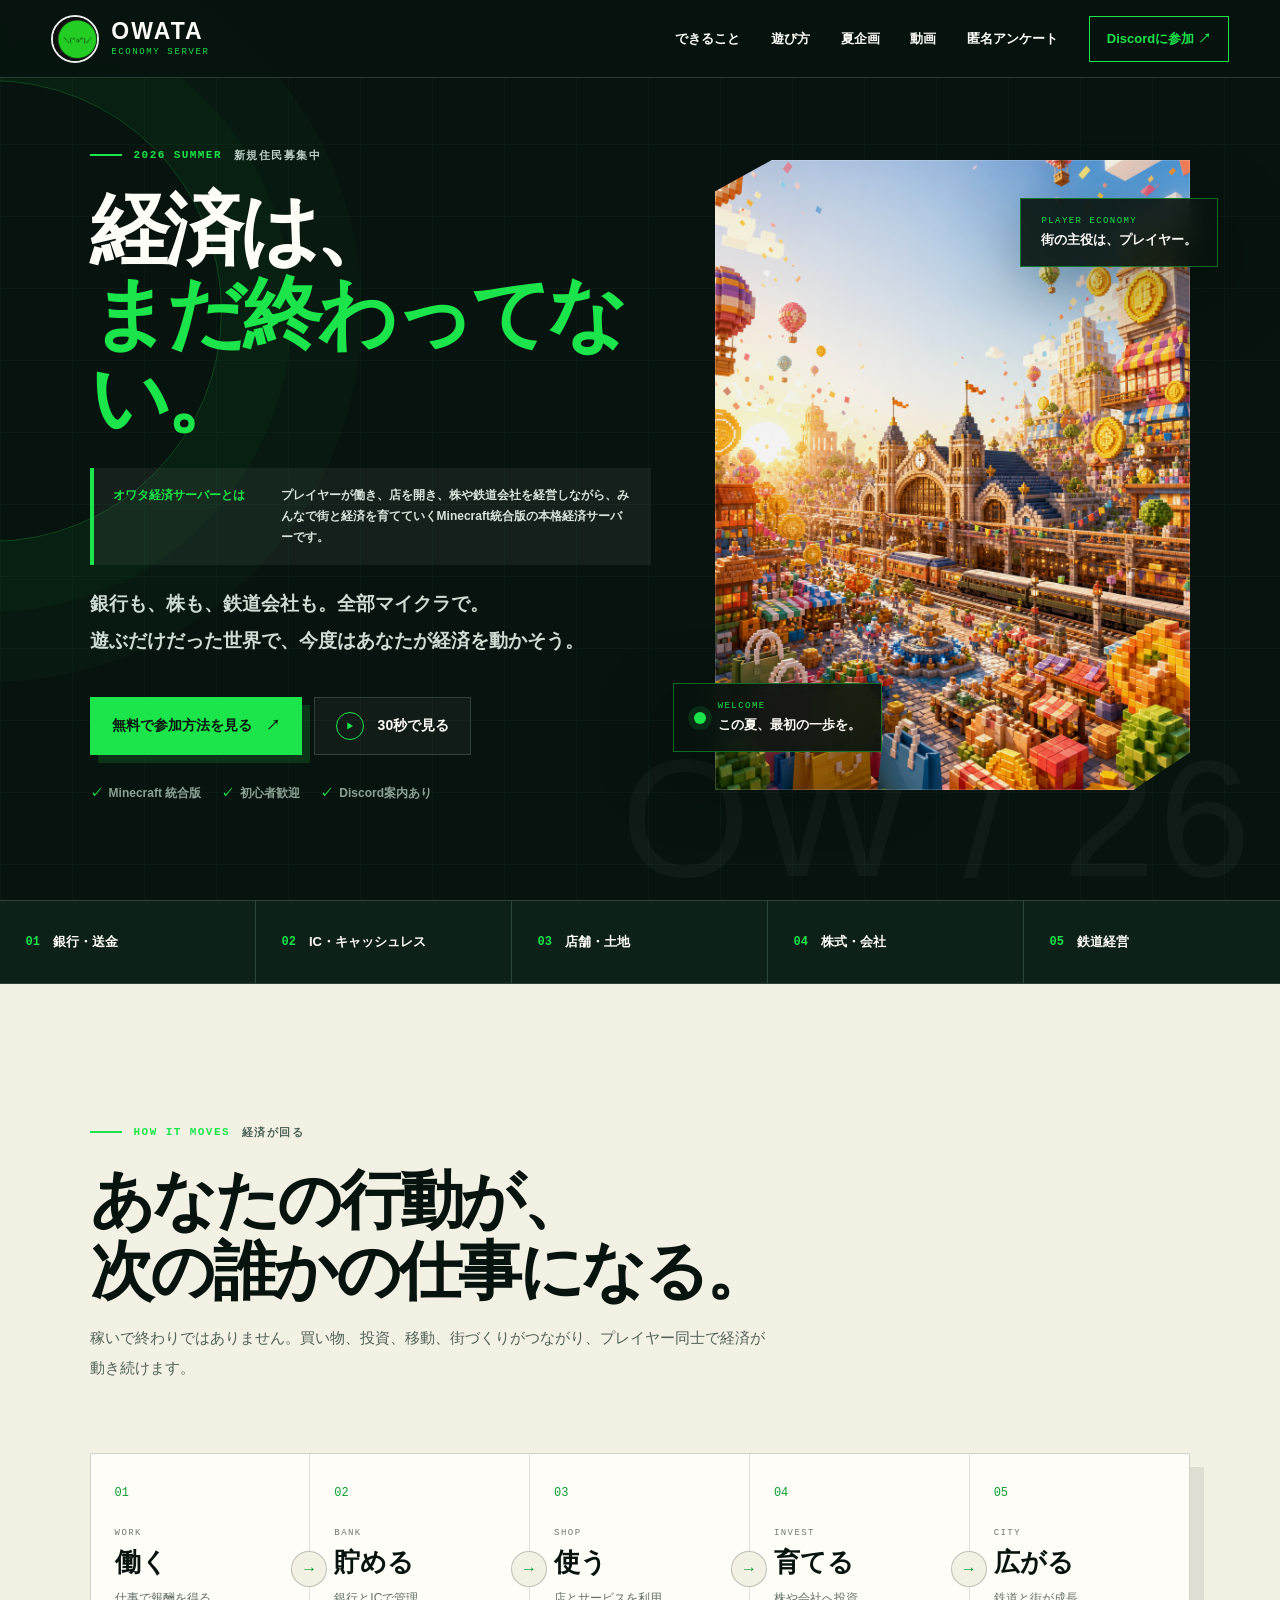
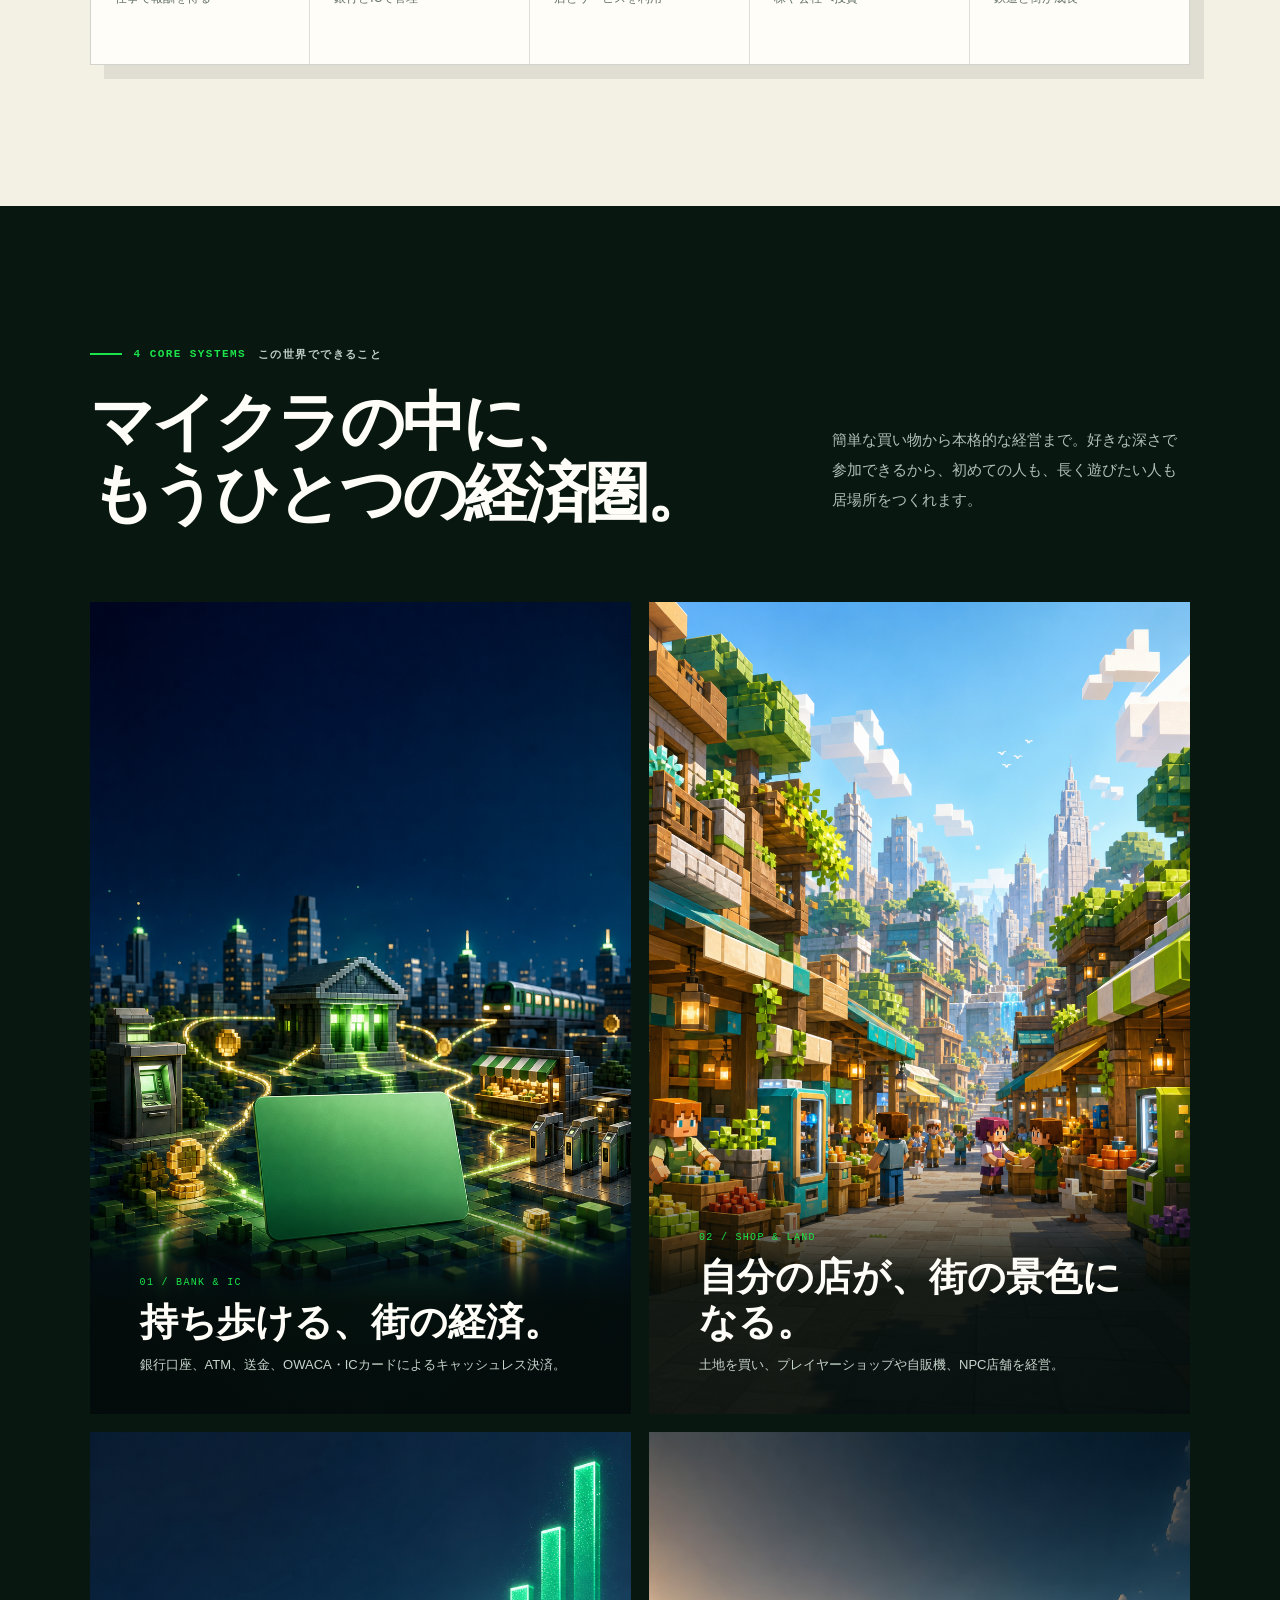
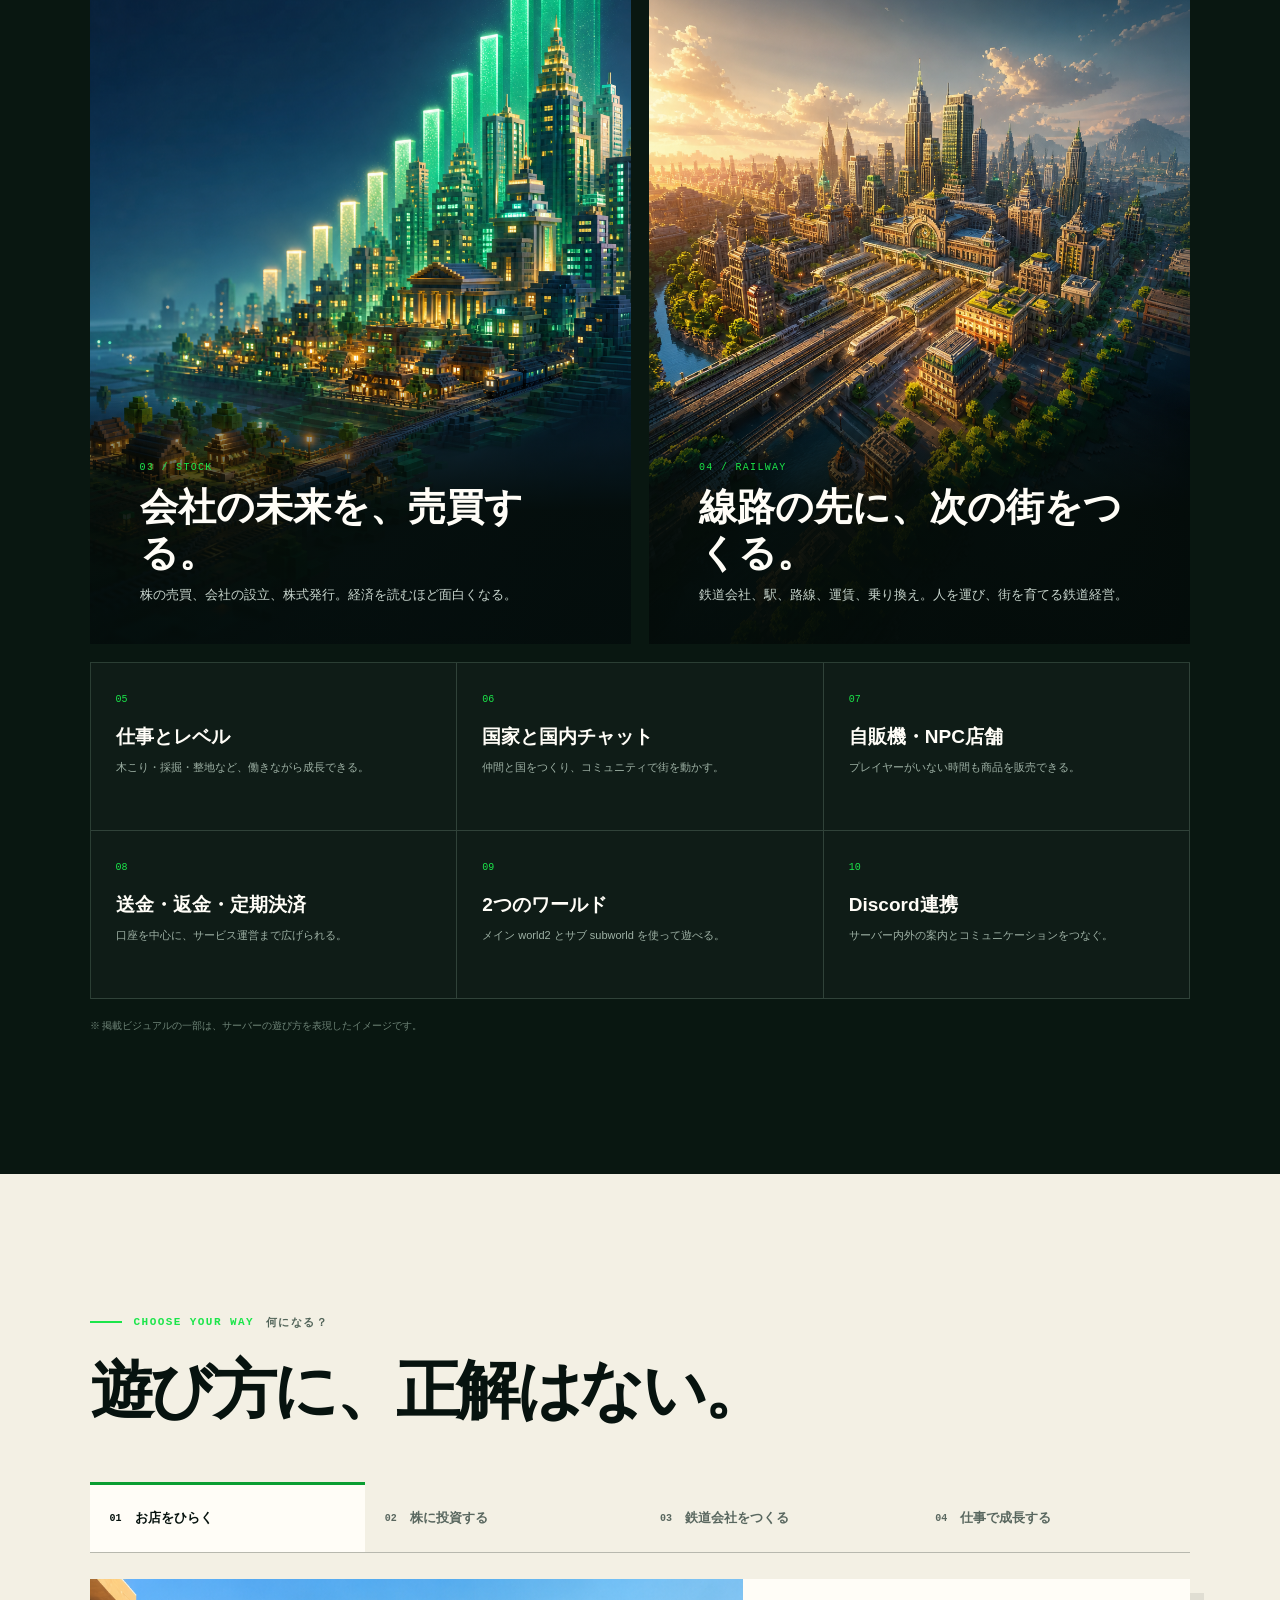
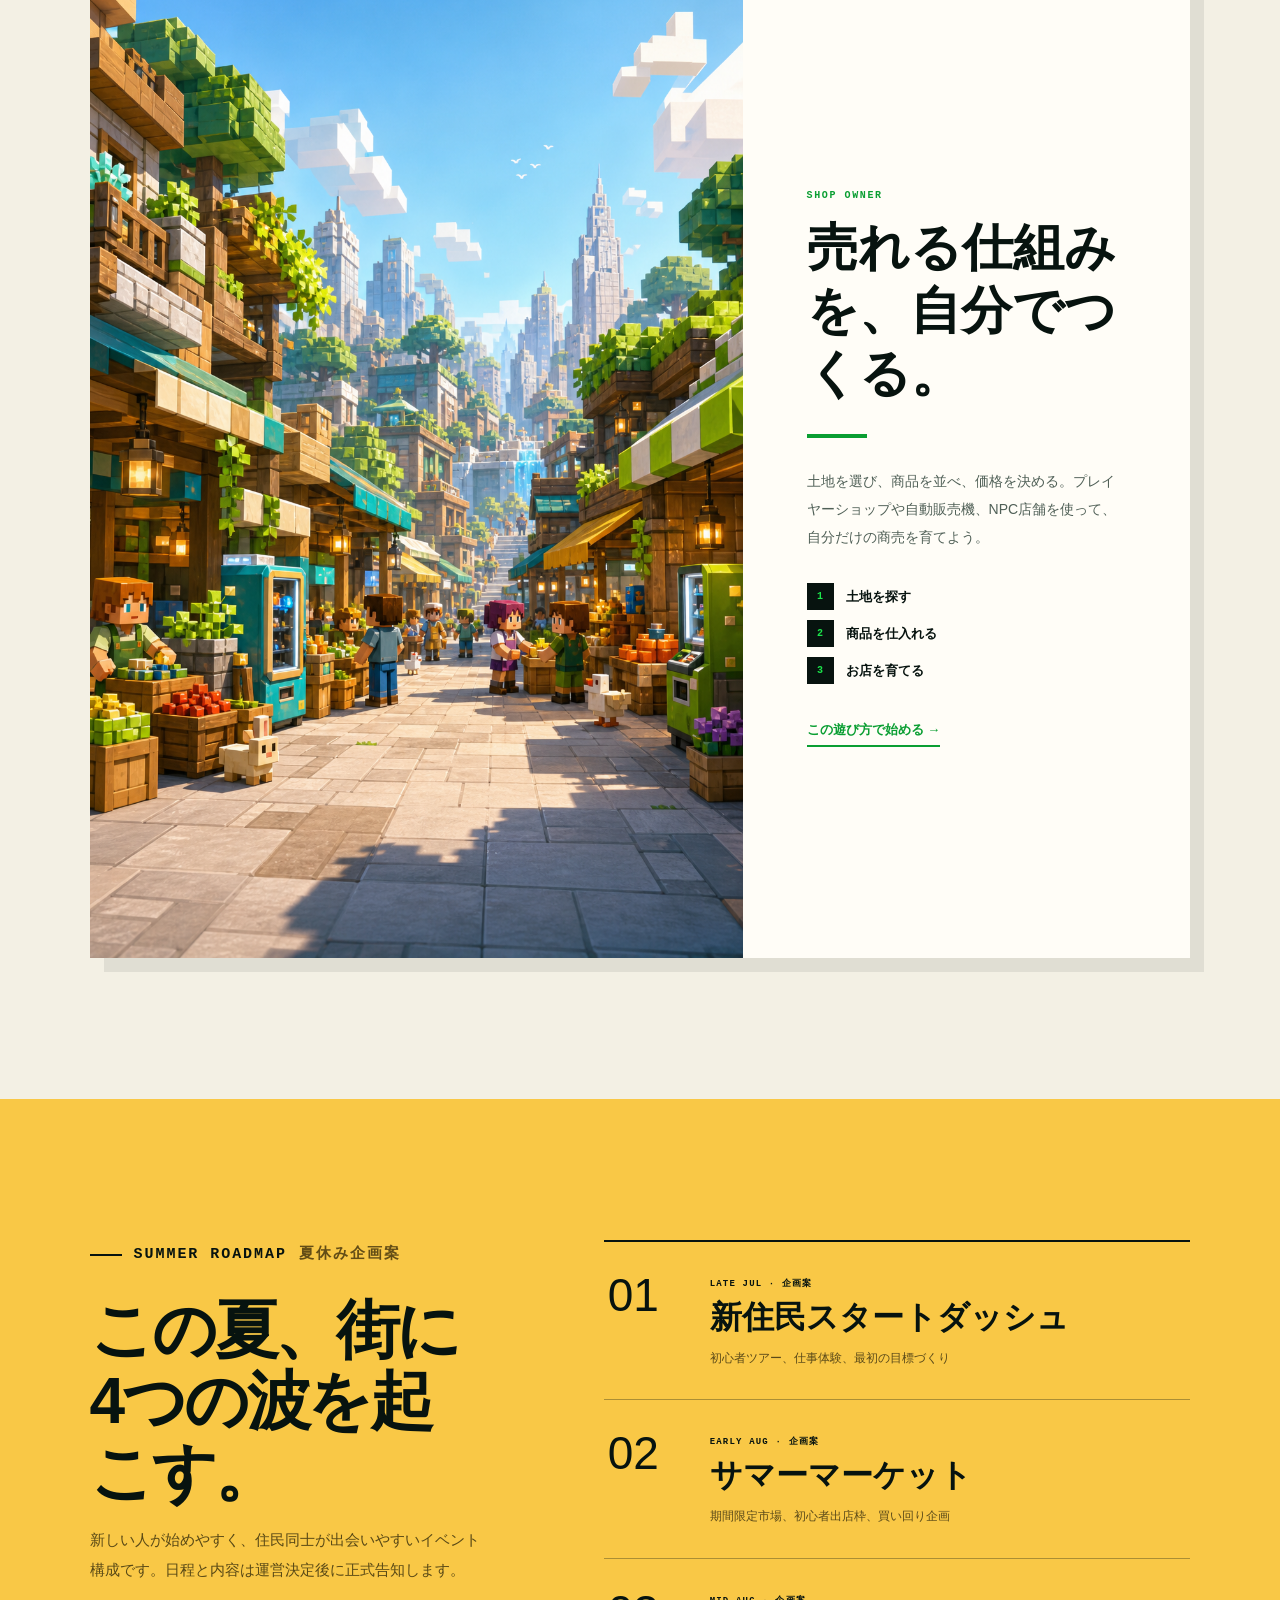
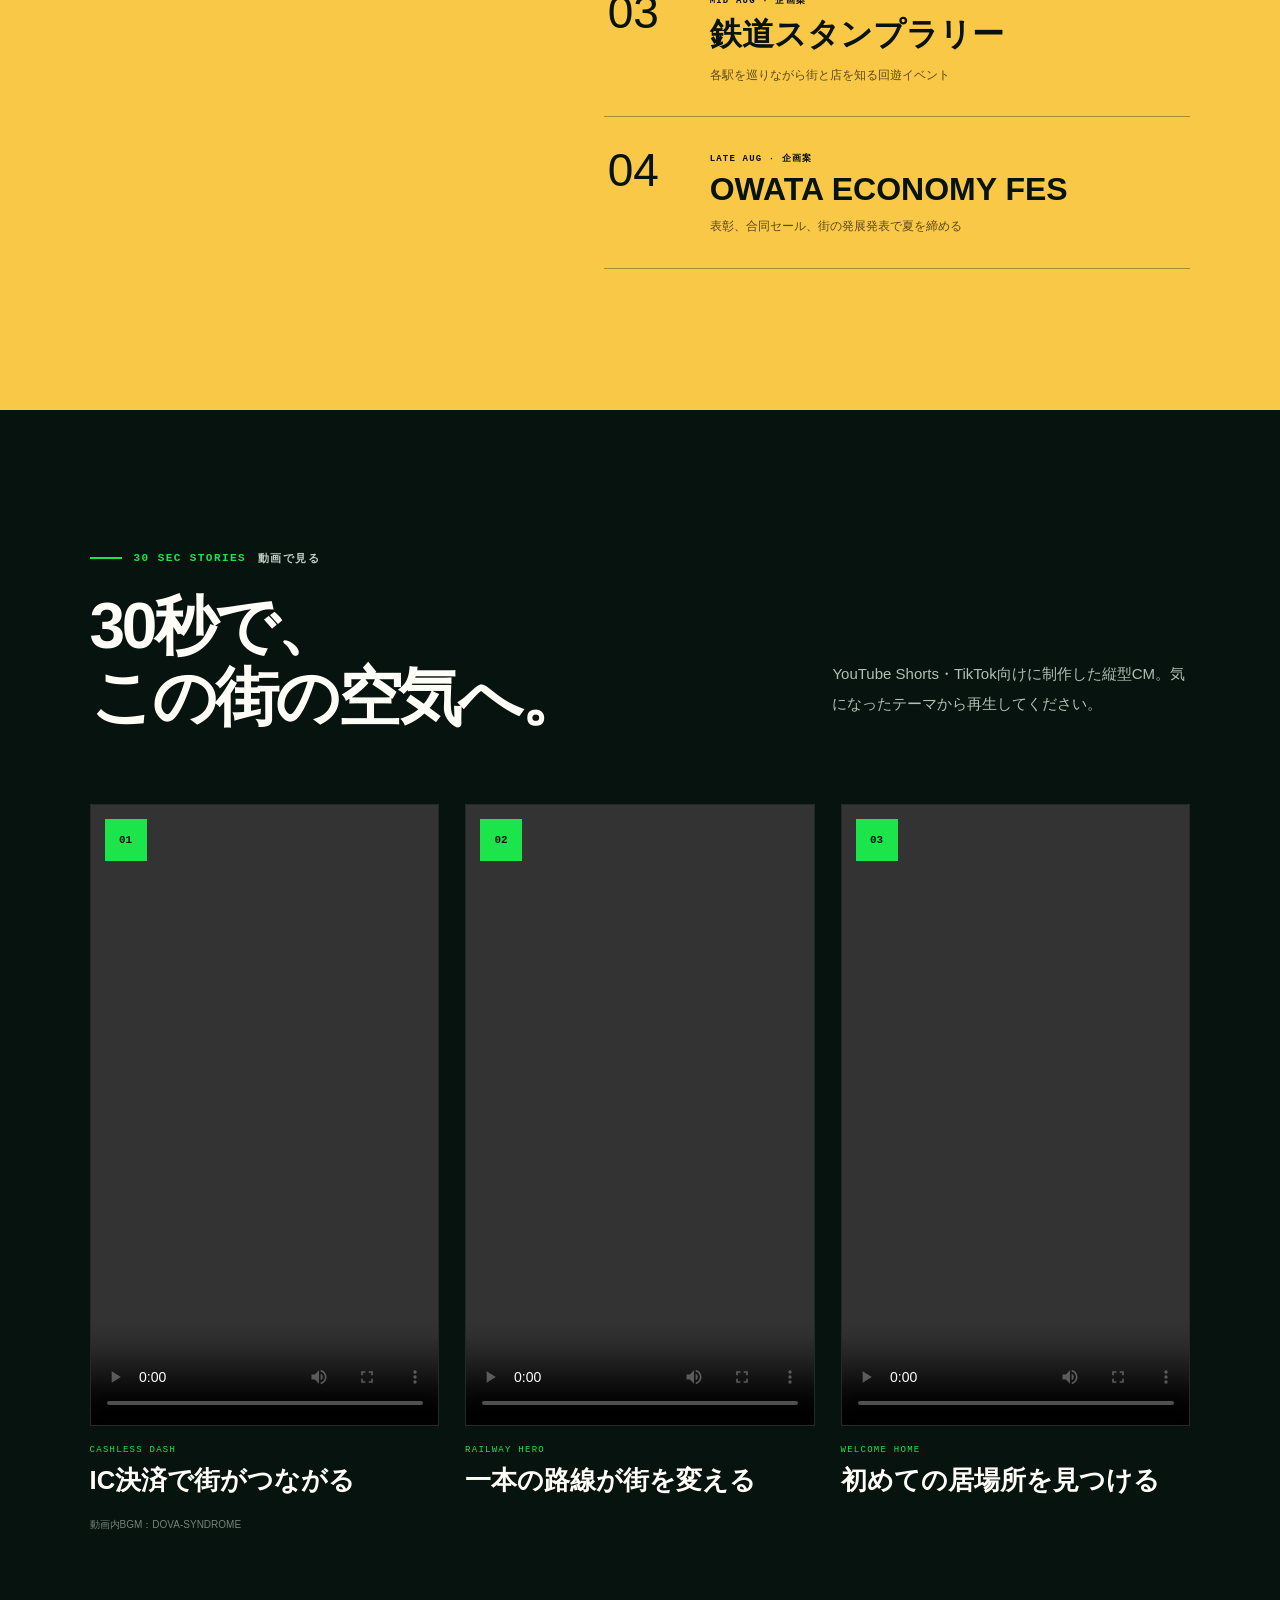
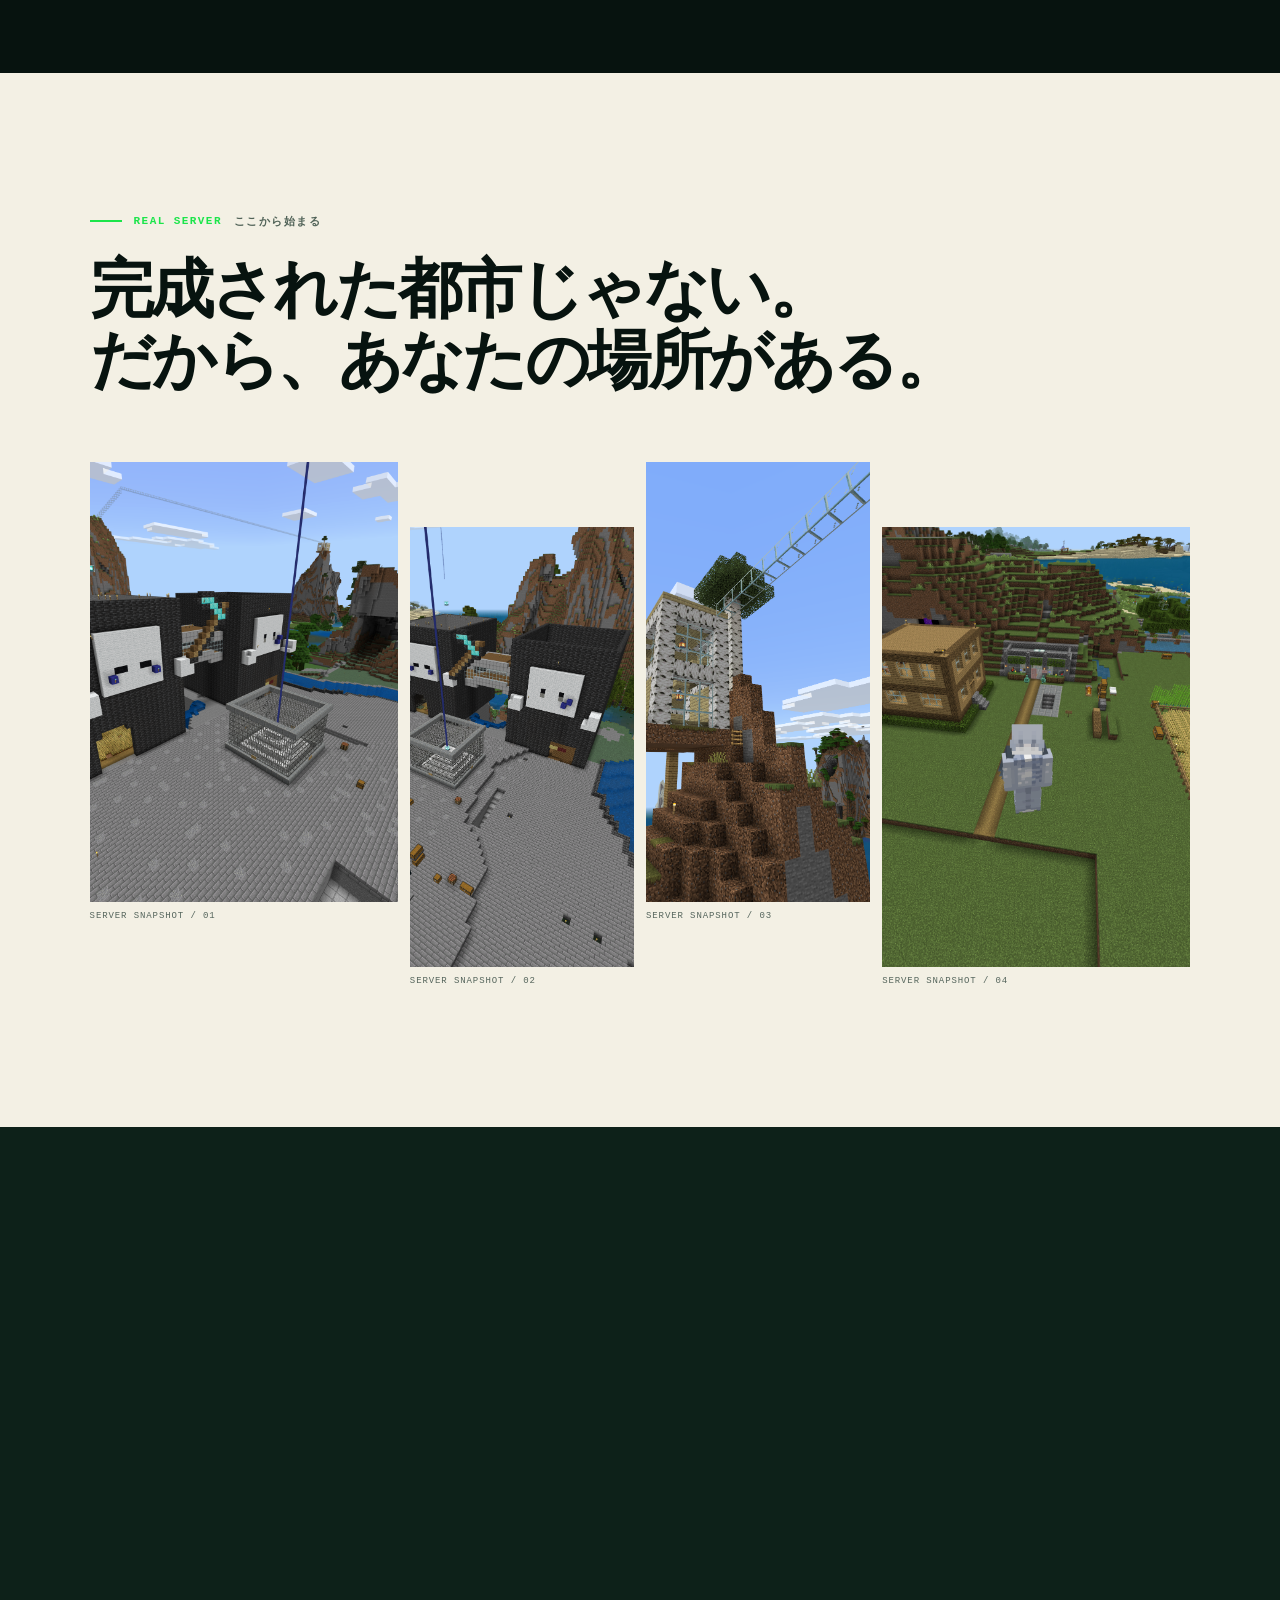
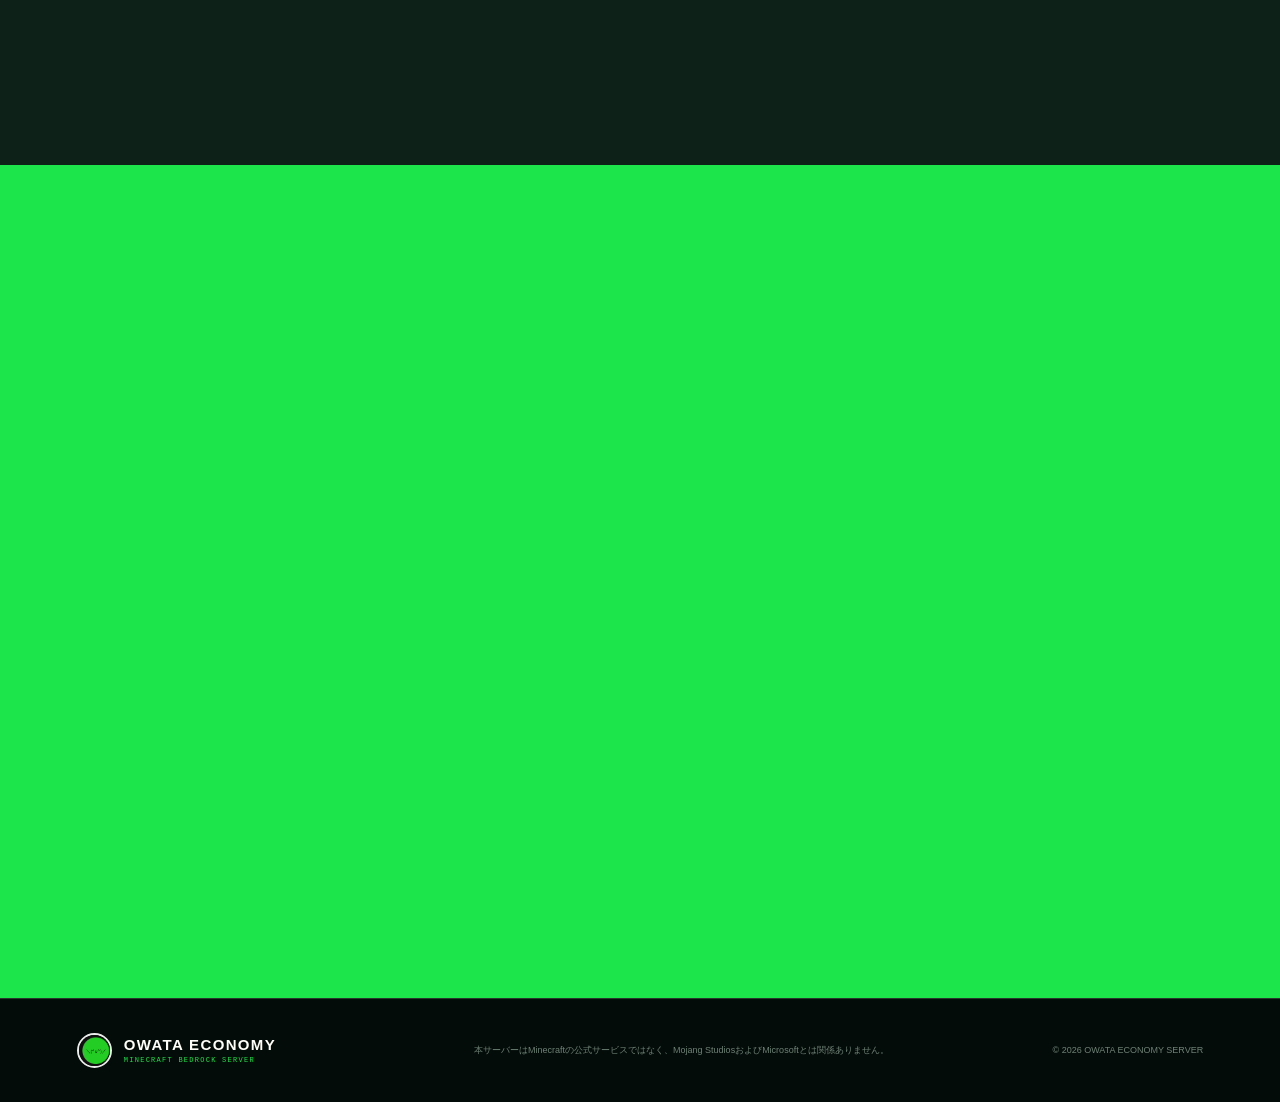
==== index.html @ bbf06dbd "Add anonymous survey page" ====
<!doctype html>
<html lang="ja">
<head>
  <meta charset="utf-8">
  <meta name="viewport" content="width=device-width, initial-scale=1">
  <meta name="description" content="銀行、IC決済、店舗経営、株式、鉄道会社。Minecraft統合版で本格経済と街づくりを楽しめるオワタ経済サーバー。">
  <meta property="og:title" content="オワタ経済サーバー">
  <meta property="og:description" content="店を持て。土地を買え。会社を興せ。">
  <meta property="og:image" content="./public/media/summer-festival.png">
  <title>オワタ経済サーバー｜経済は、まだ終わってない。</title>
  <link rel="icon" href="./public/media/owata-logo.png">
  <link rel="stylesheet" href="./site.css">
  <script src="./site.js" defer></script>
</head>
<body>
<main class="site-shell">
  <header class="site-header">
    <a class="brand" href="#top" aria-label="オワタ経済サーバー トップ">
      <img src="./public/media/owata-logo.png" alt="オワタ経済サーバーのロゴ">
      <span><b>OWATA</b><small>ECONOMY SERVER</small></span>
    </a>
    <button class="menu-button" type="button" aria-label="メニューを開閉" aria-expanded="false"><span></span><span></span></button>
    <nav class="site-nav" aria-label="メインナビゲーション">
      <a href="#features">できること</a><a href="#roles">遊び方</a><a href="#summer">夏企画</a><a href="#movies">動画</a><a href="./survey/">匿名アンケート</a>
      <a class="nav-cta" href="https://discord.gg/bMy8D8w9N5" target="_blank" rel="noreferrer">Discordに参加 ↗</a>
    </nav>
  </header>

  <section class="hero" id="top">
    <div class="hero-copy" data-reveal>
      <p class="section-kicker"><span>2026 SUMMER</span> 新規住民募集中</p>
      <h1>経済は、<br><em>まだ終わってない。</em></h1>
      <div class="hero-about">
        <b>オワタ経済サーバーとは</b>
        <p>プレイヤーが働き、店を開き、株や鉄道会社を経営しながら、みんなで街と経済を育てていくMinecraft統合版の本格経済サーバーです。</p>
      </div>
      <p class="hero-lead">銀行も、株も、鉄道会社も。全部マイクラで。<br>遊ぶだけだった世界で、今度はあなたが経済を動かそう。</p>
      <div class="hero-actions">
        <a class="button button-primary" href="https://discord.gg/bMy8D8w9N5" target="_blank" rel="noreferrer">無料で参加方法を見る <span>↗</span></a>
        <button class="button button-quiet" type="button" data-video-open><span class="play-dot">▶</span> 30秒で見る</button>
      </div>
      <div class="hero-trust"><span>Minecraft 統合版</span><span>初心者歓迎</span><span>Discord案内あり</span></div>
    </div>
    <div class="hero-visual" data-reveal>
      <div class="hero-image-frame"><img src="./public/media/summer-festival.png" alt="駅前に市場と店が広がる夏の経済都市イメージ"></div>
      <div class="floating-card floating-card-top"><small>PLAYER ECONOMY</small><b>街の主役は、プレイヤー。</b></div>
      <div class="floating-card floating-card-bottom"><span class="live-dot"></span><div><small>WELCOME</small><b>この夏、最初の一歩を。</b></div></div>
    </div>
    <div class="hero-number" aria-hidden="true">OW / 26</div>
  </section>

  <section class="signal-strip" aria-label="サーバーの特徴">
    <div><b>01</b><span>銀行・送金</span></div><div><b>02</b><span>IC・キャッシュレス</span></div><div><b>03</b><span>店舗・土地</span></div><div><b>04</b><span>株式・会社</span></div><div><b>05</b><span>鉄道経営</span></div>
  </section>

  <section class="economy-loop section-pad">
    <div class="section-heading" data-reveal>
      <p class="section-kicker"><span>HOW IT MOVES</span> 経済が回る</p>
      <h2>あなたの行動が、<br>次の誰かの仕事になる。</h2>
      <p>稼いで終わりではありません。買い物、投資、移動、街づくりがつながり、プレイヤー同士で経済が動き続けます。</p>
    </div>
    <div class="loop-diagram" data-reveal>
      <div class="loop-step"><span>01</span><small>WORK</small><b>働く</b><p>仕事で報酬を得る</p><i>→</i></div>
      <div class="loop-step"><span>02</span><small>BANK</small><b>貯める</b><p>銀行とICで管理</p><i>→</i></div>
      <div class="loop-step"><span>03</span><small>SHOP</small><b>使う</b><p>店とサービスを利用</p><i>→</i></div>
      <div class="loop-step"><span>04</span><small>INVEST</small><b>育てる</b><p>株や会社へ投資</p><i>→</i></div>
      <div class="loop-step"><span>05</span><small>CITY</small><b>広がる</b><p>鉄道と街が成長</p></div>
    </div>
  </section>

  <section class="feature-section section-pad" id="features">
    <div class="section-heading heading-row" data-reveal>
      <div><p class="section-kicker"><span>4 CORE SYSTEMS</span> この世界でできること</p><h2>マイクラの中に、<br>もうひとつの経済圏。</h2></div>
      <p>簡単な買い物から本格的な経営まで。好きな深さで参加できるから、初めての人も、長く遊びたい人も居場所をつくれます。</p>
    </div>
    <div class="feature-grid">
      <article class="feature-card feature-card-wide" data-reveal><img src="./public/media/bank-card-network.png" alt="銀行とICカードで経済がつながるイメージ"><div class="feature-overlay"><span>01 / BANK &amp; IC</span><h3>持ち歩ける、街の経済。</h3><p>銀行口座、ATM、送金、OWACA・ICカードによるキャッシュレス決済。</p></div></article>
      <article class="feature-card" data-reveal><img src="./public/media/market-street.png" alt="プレイヤーが行き交う市場通りのイメージ"><div class="feature-overlay"><span>02 / SHOP &amp; LAND</span><h3>自分の店が、街の景色になる。</h3><p>土地を買い、プレイヤーショップや自販機、NPC店舗を経営。</p></div></article>
      <article class="feature-card" data-reveal><img src="./public/media/investment-city.png" alt="株価の成長と経済都市のイメージ"><div class="feature-overlay"><span>03 / STOCK</span><h3>会社の未来を、売買する。</h3><p>株の売買、会社の設立、株式発行。経済を読むほど面白くなる。</p></div></article>
      <article class="feature-card feature-card-wide" data-reveal><img src="./public/media/railway-city.png" alt="都市をつなぐ大規模な鉄道会社のイメージ"><div class="feature-overlay"><span>04 / RAILWAY</span><h3>線路の先に、次の街をつくる。</h3><p>鉄道会社、駅、路線、運賃、乗り換え。人を運び、街を育てる鉄道経営。</p></div></article>
    </div>
    <div class="support-feature-grid" data-reveal>
      <article><span>05</span><h3>仕事とレベル</h3><p>木こり・採掘・整地など、働きながら成長できる。</p></article>
      <article><span>06</span><h3>国家と国内チャット</h3><p>仲間と国をつくり、コミュニティで街を動かす。</p></article>
      <article><span>07</span><h3>自販機・NPC店舗</h3><p>プレイヤーがいない時間も商品を販売できる。</p></article>
      <article><span>08</span><h3>送金・返金・定期決済</h3><p>口座を中心に、サービス運営まで広げられる。</p></article>
      <article><span>09</span><h3>2つのワールド</h3><p>メイン world2 とサブ subworld を使って遊べる。</p></article>
      <article><span>10</span><h3>Discord連携</h3><p>サーバー内外の案内とコミュニケーションをつなぐ。</p></article>
    </div>
    <p class="image-note">※ 掲載ビジュアルの一部は、サーバーの遊び方を表現したイメージです。</p>
  </section>

  <section class="role-section section-pad" id="roles">
    <div class="section-heading" data-reveal><p class="section-kicker"><span>CHOOSE YOUR WAY</span> 何になる？</p><h2>遊び方に、正解はない。</h2></div>
    <div class="role-tabs" role="tablist" aria-label="遊び方を選ぶ" data-reveal>
      <button type="button" role="tab" aria-selected="true" class="is-active" data-role="0"><span>01</span>お店をひらく</button>
      <button type="button" role="tab" aria-selected="false" data-role="1"><span>02</span>株に投資する</button>
      <button type="button" role="tab" aria-selected="false" data-role="2"><span>03</span>鉄道会社をつくる</button>
      <button type="button" role="tab" aria-selected="false" data-role="3"><span>04</span>仕事で成長する</button>
    </div>
    <article class="role-panel" data-reveal>
      <div class="role-image"><img id="role-image" src="./public/media/market-street.png" alt=""></div>
      <div class="role-copy"><p id="role-eyebrow">SHOP OWNER</p><h3 id="role-title">売れる仕組みを、自分でつくる。</h3><div class="role-rule"></div><p class="role-description" id="role-description">土地を選び、商品を並べ、価格を決める。プレイヤーショップや自動販売機、NPC店舗を使って、自分だけの商売を育てよう。</p><ol id="role-steps"><li><b>1</b>土地を探す</li><li><b>2</b>商品を仕入れる</li><li><b>3</b>お店を育てる</li></ol><a href="https://discord.gg/bMy8D8w9N5" target="_blank" rel="noreferrer">この遊び方で始める →</a></div>
    </article>
  </section>

  <section class="summer-section section-pad" id="summer">
    <div class="summer-intro" data-reveal><p class="section-kicker"><span>SUMMER ROADMAP</span> 夏休み企画案</p><h2>この夏、街に<br>4つの波を起こす。</h2><p>新しい人が始めやすく、住民同士が出会いやすいイベント構成です。日程と内容は運営決定後に正式告知します。</p></div>
    <div class="summer-timeline" data-reveal>
      <article><b>01</b><div><small>LATE JUL · 企画案</small><h3>新住民スタートダッシュ</h3><p>初心者ツアー、仕事体験、最初の目標づくり</p></div></article>
      <article><b>02</b><div><small>EARLY AUG · 企画案</small><h3>サマーマーケット</h3><p>期間限定市場、初心者出店枠、買い回り企画</p></div></article>
      <article><b>03</b><div><small>MID AUG · 企画案</small><h3>鉄道スタンプラリー</h3><p>各駅を巡りながら街と店を知る回遊イベント</p></div></article>
      <article><b>04</b><div><small>LATE AUG · 企画案</small><h3>OWATA ECONOMY FES</h3><p>表彰、合同セール、街の発展発表で夏を締める</p></div></article>
    </div>
  </section>

  <section class="movie-section section-pad" id="movies">
    <div class="section-heading heading-row" data-reveal><div><p class="section-kicker"><span>30 SEC STORIES</span> 動画で見る</p><h2>30秒で、<br>この街の空気へ。</h2></div><p>YouTube Shorts・TikTok向けに制作した縦型CM。気になったテーマから再生してください。</p></div>
    <div class="movie-grid">
      <article data-reveal><div class="movie-frame"><video controls preload="metadata" playsinline><source src="./public/media/cm-cashless.mp4" type="video/mp4"></video><span>01</span></div><small>CASHLESS DASH</small><h3>IC決済で街がつながる</h3></article>
      <article data-reveal><div class="movie-frame"><video controls preload="metadata" playsinline><source src="./public/media/cm-railway.mp4" type="video/mp4"></video><span>02</span></div><small>RAILWAY HERO</small><h3>一本の路線が街を変える</h3></article>
      <article data-reveal><div class="movie-frame"><video controls preload="metadata" playsinline><source src="./public/media/cm-welcome.mp4" type="video/mp4"></video><span>03</span></div><small>WELCOME HOME</small><h3>初めての居場所を見つける</h3></article>
    </div>
    <p class="media-credit">動画内BGM：DOVA-SYNDROME</p>
  </section>

  <section class="world-section section-pad">
    <div class="world-title" data-reveal><p class="section-kicker"><span>REAL SERVER</span> ここから始まる</p><h2>完成された都市じゃない。<br>だから、あなたの場所がある。</h2></div>
    <div class="world-gallery" data-reveal>
      <figure><img src="./public/media/server-01.png" alt="オワタ経済サーバー内の風景 1"><figcaption>SERVER SNAPSHOT / 01</figcaption></figure>
      <figure><img src="./public/media/server-02.png" alt="オワタ経済サーバー内の風景 2"><figcaption>SERVER SNAPSHOT / 02</figcaption></figure>
      <figure><img src="./public/media/server-03.png" alt="オワタ経済サーバー内の風景 3"><figcaption>SERVER SNAPSHOT / 03</figcaption></figure>
      <figure><img src="./public/media/server-04.png" alt="オワタ経済サーバー内の風景 4"><figcaption>SERVER SNAPSHOT / 04</figcaption></figure>
    </div>
  </section>

  <section class="faq-section section-pad">
    <div class="section-heading" data-reveal><p class="section-kicker"><span>FAQ</span> 参加前によくある質問</p><h2>はじめの不安を、<br>ここで解決。</h2></div>
    <div class="faq-list" data-reveal>
      <details><summary><span>01</span>どのMinecraftで参加できますか？<i>＋</i></summary><p>Minecraft統合版向けのサーバーです。対応バージョンや接続先はDiscordで最新情報を案内します。</p></details>
      <details><summary><span>02</span>経済サーバーが初めてでも大丈夫？<i>＋</i></summary><p>もちろん大丈夫です。まず仕事でお金を貯め、銀行やIC決済に触れるところから始められます。</p></details>
      <details><summary><span>03</span>メインとサブ、2つのワールドがあるの？<i>＋</i></summary><p>メインワールド（world2）とサブワールド（subworld）の2つがあります。最新案内は参加時にDiscordで確認してください。</p></details>
      <details><summary><span>04</span>参加方法はどこで確認できますか？<i>＋</i></summary><p>参加方法、ルール、接続先をDiscordにまとめています。QRコードまたは参加ボタンから確認できます。</p></details>
    </div>
  </section>

  <section class="join-section" id="join">
    <div class="join-copy" data-reveal><p class="section-kicker"><span>JOIN THE CITY</span> 新規住民募集中</p><h2>店を持て。<br>土地を買え。<br><em>会社を興せ。</em></h2><p>参加方法・ルール・接続先はDiscordで案内中。まずは街の雰囲気をのぞきに来てください。</p><div class="social-links"><span>X：@OWATASABA</span><span>YouTube：OWATA経済サーバー</span></div></div>
    <div class="qr-panel" data-reveal><div class="qr-frame"><img src="./public/media/discord-qr.png" alt="オワタ経済サーバー Discord招待QRコード"></div><div><small>STEP 01</small><b>QRコードを読み取る</b></div><div><small>STEP 02</small><b>Discordで案内を確認</b></div><a class="button button-primary" href="https://discord.gg/bMy8D8w9N5" target="_blank" rel="noreferrer">Discordを開く ↗</a></div>
  </section>

  <footer class="site-footer"><div class="brand footer-brand"><img src="./public/media/owata-logo.png" alt=""><span><b>OWATA ECONOMY</b><small>MINECRAFT BEDROCK SERVER</small></span></div><p>本サーバーはMinecraftの公式サービスではなく、Mojang StudiosおよびMicrosoftとは関係ありません。</p><span>© 2026 OWATA ECONOMY SERVER</span></footer>

  <div class="video-modal" role="dialog" aria-modal="true" aria-label="紹介動画" hidden><button type="button" data-video-close aria-label="動画を閉じる">閉じる ×</button><video controls playsinline><source src="./public/media/cm-welcome.mp4" type="video/mp4"></video></div>
</main>
</body>
</html>
---- site.css ----
:root {
  --ink: #07130f;
  --ink-soft: #0d2119;
  --paper: #f3f0e4;
  --white: #fffdf7;
  --green: #1be54a;
  --green-dark: #0a9e32;
  --gold: #f9c846;
  --cyan: #4ce9df;
  --muted: #8ba194;
  --line: rgba(210, 255, 225, 0.17);
  --shadow: 0 22px 70px rgba(0, 0, 0, 0.34);
}

* {
  box-sizing: border-box;
}

[hidden] {
  display: none !important;
}

html {
  scroll-behavior: smooth;
  background: var(--ink);
}

body {
  margin: 0;
  background: var(--ink);
  color: var(--white);
  font-family: "Yu Gothic UI", "Hiragino Kaku Gothic ProN", Meiryo, sans-serif;
  overflow-x: hidden;
}

button,
a {
  -webkit-tap-highlight-color: transparent;
}

a {
  color: inherit;
  text-decoration: none;
}

button {
  color: inherit;
  font: inherit;
}

img,
video {
  display: block;
  max-width: 100%;
}

::selection {
  color: var(--ink);
  background: var(--green);
}

.site-shell {
  min-height: 100vh;
  background-color: var(--ink);
  background-image:
    linear-gradient(rgba(101, 255, 145, 0.035) 1px, transparent 1px),
    linear-gradient(90deg, rgba(101, 255, 145, 0.035) 1px, transparent 1px);
  background-size: 72px 72px;
}

.site-header {
  position: fixed;
  z-index: 100;
  top: 0;
  left: 0;
  display: flex;
  width: 100%;
  min-height: 78px;
  align-items: center;
  justify-content: space-between;
  padding: 12px clamp(20px, 4vw, 72px);
  border-bottom: 1px solid var(--line);
  background: rgba(7, 19, 15, 0.91);
  backdrop-filter: blur(18px);
}

.brand {
  display: inline-flex;
  align-items: center;
  gap: 12px;
}

.brand img {
  width: 48px;
  height: 48px;
  border: 2px solid rgba(255, 255, 255, 0.92);
  border-radius: 50%;
  object-fit: cover;
}

.brand span {
  display: grid;
  line-height: 1;
}

.brand b {
  font-family: Impact, Haettenschweiler, "Arial Narrow Bold", sans-serif;
  font-size: 23px;
  letter-spacing: 0.09em;
}

.brand small {
  margin-top: 5px;
  color: var(--green);
  font-family: Consolas, monospace;
  font-size: 9px;
  letter-spacing: 0.18em;
}

.site-nav {
  display: flex;
  align-items: center;
  gap: clamp(18px, 2.4vw, 38px);
  font-size: 13px;
  font-weight: 700;
}

.site-nav a {
  transition: color 160ms ease;
}

.site-nav a:hover {
  color: var(--green);
}

.site-nav .nav-cta {
  padding: 13px 17px;
  border: 1px solid var(--green);
  color: var(--green);
}

.site-nav .nav-cta:hover {
  background: var(--green);
  color: var(--ink);
}

.menu-button {
  display: none;
  width: 45px;
  height: 45px;
  border: 1px solid var(--line);
  background: transparent;
}

.menu-button span {
  display: block;
  width: 20px;
  height: 1px;
  margin: 6px auto;
  background: currentColor;
}

.hero {
  position: relative;
  display: grid;
  min-height: min(900px, 100vh);
  grid-template-columns: minmax(0, 0.92fr) minmax(420px, 0.78fr);
  align-items: center;
  gap: clamp(38px, 5vw, 90px);
  padding: 128px clamp(24px, 7vw, 120px) 78px;
  overflow: hidden;
}

.hero::before {
  position: absolute;
  width: 460px;
  height: 460px;
  top: 80px;
  left: -240px;
  border: 1px solid rgba(27, 229, 74, 0.26);
  border-radius: 50%;
  box-shadow: 0 0 0 70px rgba(27, 229, 74, 0.03), 0 0 0 140px rgba(27, 229, 74, 0.025);
  content: "";
}

.hero-copy,
.hero-visual {
  position: relative;
  z-index: 2;
}

.section-kicker {
  display: flex;
  align-items: center;
  gap: 12px;
  margin: 0 0 25px;
  color: #bfd0c6;
  font-family: Consolas, "Yu Gothic UI", monospace;
  font-size: 11px;
  font-weight: 700;
  letter-spacing: 0.13em;
  text-transform: uppercase;
}

.section-kicker span {
  color: var(--green);
}

.section-kicker::before {
  width: 32px;
  height: 2px;
  background: var(--green);
  content: "";
}

.hero h1,
.section-heading h2,
.summer-intro h2,
.world-title h2,
.join-copy h2 {
  margin: 0;
  font-family: "Yu Gothic UI", "Hiragino Kaku Gothic ProN", Meiryo, sans-serif;
  font-weight: 900;
  letter-spacing: -0.055em;
}

.hero h1 {
  max-width: 760px;
  font-size: clamp(47px, 6.2vw, 90px);
  line-height: 1.06;
}

.hero h1 em {
  color: var(--green);
  font-style: normal;
}

.hero-lead {
  max-width: 650px;
  margin: 32px 0 0;
  color: #d0ddd5;
  font-size: clamp(15px, 1.45vw, 19px);
  font-weight: 600;
  line-height: 2;
}

.hero-about {
  display: grid;
  max-width: 690px;
  grid-template-columns: 150px 1fr;
  gap: 18px;
  margin-top: 28px;
  padding: 17px 19px;
  border-left: 4px solid var(--green);
  background: rgba(255, 255, 255, 0.055);
}

.hero-about b {
  color: var(--green);
  font-size: 12px;
  line-height: 1.75;
}

.hero-about p {
  margin: 0;
  color: #d8e3dc;
  font-size: 12px;
  font-weight: 600;
  line-height: 1.75;
}

.hero-about + .hero-lead {
  margin-top: 20px;
}

.hero-actions {
  display: flex;
  flex-wrap: wrap;
  gap: 12px;
  margin-top: 38px;
}

.button {
  display: inline-flex;
  min-height: 54px;
  align-items: center;
  justify-content: center;
  gap: 14px;
  padding: 14px 21px;
  border: 1px solid transparent;
  cursor: pointer;
  font-size: 14px;
  font-weight: 800;
  transition: transform 160ms ease, background 160ms ease, color 160ms ease, border-color 160ms ease;
}

.button:hover {
  transform: translateY(-3px);
}

.button-primary {
  background: var(--green);
  color: var(--ink);
  box-shadow: 8px 8px 0 rgba(27, 229, 74, 0.16);
}

.button-primary:hover {
  background: #6cff89;
}

.button-quiet {
  border-color: var(--line);
  background: rgba(255, 255, 255, 0.04);
}

.button-quiet:hover {
  border-color: var(--green);
}

.play-dot {
  display: grid;
  width: 28px;
  height: 28px;
  place-items: center;
  border: 1px solid var(--green);
  border-radius: 50%;
  color: var(--green);
  font-size: 8px;
}

.hero-trust {
  display: flex;
  flex-wrap: wrap;
  gap: 8px 20px;
  margin-top: 30px;
  color: var(--muted);
  font-size: 12px;
  font-weight: 700;
}

.hero-trust span::before {
  margin-right: 7px;
  color: var(--green);
  content: "✓";
}

.hero-visual {
  width: min(100%, 590px);
  justify-self: end;
}

.hero-image-frame {
  position: relative;
  height: min(70vh, 680px);
  min-height: 530px;
  overflow: hidden;
  clip-path: polygon(0 5%, 12% 0, 100% 0, 100% 94%, 88% 100%, 0 100%);
  box-shadow: var(--shadow);
}

.hero-image-frame::after {
  position: absolute;
  inset: 0;
  border: 1px solid rgba(255, 255, 255, 0.18);
  background: rgba(6, 18, 14, 0.04);
  content: "";
}

.hero-image-frame img {
  width: 100%;
  height: 100%;
  object-fit: cover;
  animation: heroDrift 12s ease-in-out infinite alternate;
}

.floating-card {
  position: absolute;
  z-index: 3;
  display: grid;
  gap: 5px;
  padding: 17px 20px;
  border: 1px solid rgba(27, 229, 74, 0.42);
  background: rgba(7, 19, 15, 0.91);
  box-shadow: var(--shadow);
  backdrop-filter: blur(12px);
}

.floating-card small {
  color: var(--green);
  font-family: Consolas, monospace;
  font-size: 9px;
  letter-spacing: 0.16em;
}

.floating-card b {
  font-size: 13px;
}

.floating-card-top {
  top: 38px;
  right: -28px;
  animation: cardFloat 4.5s ease-in-out infinite;
}

.floating-card-bottom {
  bottom: 38px;
  left: -42px;
  display: flex;
  align-items: center;
  gap: 12px;
  animation: cardFloat 5s 600ms ease-in-out infinite;
}

.floating-card-bottom div {
  display: grid;
  gap: 5px;
}

.live-dot {
  width: 12px;
  height: 12px;
  border-radius: 50%;
  background: var(--green);
  box-shadow: 0 0 0 6px rgba(27, 229, 74, 0.12);
  animation: livePulse 1.8s ease-in-out infinite;
}

.hero-number {
  position: absolute;
  right: 2vw;
  bottom: -14px;
  color: rgba(255, 255, 255, 0.035);
  font-family: Impact, sans-serif;
  font-size: clamp(90px, 13vw, 220px);
  letter-spacing: 0.02em;
}

.signal-strip {
  display: grid;
  grid-template-columns: repeat(5, 1fr);
  border-top: 1px solid var(--line);
  border-bottom: 1px solid var(--line);
  background: var(--ink-soft);
}

.signal-strip div {
  display: flex;
  min-height: 82px;
  align-items: center;
  gap: 13px;
  padding: 20px clamp(12px, 2vw, 30px);
  border-right: 1px solid var(--line);
}

.signal-strip div:last-child {
  border-right: 0;
}

.signal-strip b {
  color: var(--green);
  font-family: Consolas, monospace;
  font-size: 12px;
}

.signal-strip span {
  font-size: 13px;
  font-weight: 800;
}

.section-pad {
  padding: clamp(92px, 11vw, 160px) clamp(24px, 7vw, 120px);
}

.section-heading {
  max-width: 830px;
}

.section-heading h2,
.summer-intro h2,
.world-title h2 {
  font-size: clamp(37px, 5vw, 70px);
  line-height: 1.12;
}

.section-heading > p:last-child,
.heading-row > p,
.summer-intro > p,
.join-copy > p {
  color: #afc0b6;
  font-size: 15px;
  line-height: 2;
}

.heading-row {
  display: grid;
  max-width: none;
  grid-template-columns: 1fr minmax(290px, 0.54fr);
  align-items: end;
  gap: 80px;
}

.economy-loop {
  background: var(--paper);
  color: var(--ink);
}

.economy-loop .section-kicker {
  color: #476054;
}

.economy-loop .section-heading > p:last-child {
  max-width: 680px;
  color: #506257;
}

.loop-diagram {
  display: grid;
  grid-template-columns: repeat(5, 1fr);
  margin-top: 70px;
  border: 1px solid rgba(7, 19, 15, 0.18);
  background: var(--white);
  box-shadow: 14px 14px 0 rgba(7, 19, 15, 0.08);
}

.loop-step {
  position: relative;
  min-height: 210px;
  padding: 28px 24px;
  border-right: 1px solid rgba(7, 19, 15, 0.13);
}

.loop-step:last-child {
  border-right: 0;
}

.loop-step > span {
  color: var(--green-dark);
  font-family: Consolas, monospace;
  font-size: 12px;
}

.loop-step small,
.loop-step b,
.loop-step p {
  display: block;
}

.loop-step small {
  margin-top: 28px;
  color: #6c7a72;
  font-family: Consolas, monospace;
  font-size: 9px;
  letter-spacing: 0.16em;
}

.loop-step b {
  margin-top: 7px;
  font-size: 26px;
}

.loop-step p {
  margin: 10px 0 0;
  color: #617067;
  font-size: 12px;
}

.loop-step i {
  position: absolute;
  z-index: 2;
  top: 46%;
  right: -18px;
  display: grid;
  width: 36px;
  height: 36px;
  place-items: center;
  border: 1px solid rgba(7, 19, 15, 0.22);
  border-radius: 50%;
  background: var(--paper);
  color: var(--green-dark);
  font-style: normal;
}

.feature-section {
  background: #091711;
}

.feature-grid {
  display: grid;
  grid-template-columns: repeat(2, minmax(0, 1fr));
  gap: 18px;
  margin-top: 72px;
}

.feature-card {
  position: relative;
  min-height: 530px;
  overflow: hidden;
  background: #13241c;
}

.feature-card-wide {
  min-height: 650px;
}

.feature-card img {
  width: 100%;
  height: 100%;
  object-fit: cover;
  transition: transform 650ms cubic-bezier(.2,.7,.2,1);
}

.feature-card:hover img {
  transform: scale(1.035);
}

.feature-overlay {
  position: absolute;
  inset: auto 0 0;
  padding: 80px clamp(24px, 4vw, 50px) 38px;
  background: linear-gradient(transparent, rgba(4, 12, 9, 0.92) 50%);
}

.feature-overlay span {
  color: var(--green);
  font-family: Consolas, monospace;
  font-size: 10px;
  letter-spacing: 0.13em;
}

.feature-overlay h3 {
  margin: 10px 0 8px;
  font-size: clamp(25px, 3vw, 42px);
  line-height: 1.18;
}

.feature-overlay p {
  max-width: 520px;
  margin: 0;
  color: #c7d4cc;
  font-size: 13px;
  line-height: 1.8;
}

.image-note,
.media-credit {
  margin: 20px 0 0;
  color: #6f8578;
  font-size: 10px;
}

.support-feature-grid {
  display: grid;
  grid-template-columns: repeat(3, minmax(0, 1fr));
  margin-top: 18px;
  border-top: 1px solid var(--line);
  border-left: 1px solid var(--line);
}

.support-feature-grid article {
  min-height: 168px;
  padding: 25px;
  border-right: 1px solid var(--line);
  border-bottom: 1px solid var(--line);
  background: rgba(255,255,255,.025);
}

.support-feature-grid span {
  color: var(--green);
  font-family: Consolas, monospace;
  font-size: 10px;
}

.support-feature-grid h3 {
  margin: 18px 0 8px;
  font-size: 19px;
}

.support-feature-grid p {
  margin: 0;
  color: #9eb1a5;
  font-size: 11px;
  line-height: 1.8;
}

.role-section {
  background: var(--paper);
  color: var(--ink);
}

.role-section .section-kicker {
  color: #526459;
}

.role-tabs {
  display: grid;
  grid-template-columns: repeat(4, 1fr);
  margin-top: 55px;
  border-bottom: 1px solid rgba(7, 19, 15, 0.25);
}

.role-tabs button {
  display: flex;
  min-height: 70px;
  align-items: center;
  gap: 13px;
  padding: 18px 20px;
  border: 0;
  border-top: 3px solid transparent;
  background: transparent;
  color: #59675f;
  cursor: pointer;
  font-size: 13px;
  font-weight: 800;
  text-align: left;
}

.role-tabs button span {
  font-family: Consolas, monospace;
  font-size: 10px;
}

.role-tabs button:hover,
.role-tabs button.is-active {
  border-top-color: var(--green-dark);
  background: var(--white);
  color: var(--ink);
}

.role-panel {
  display: grid;
  min-height: 630px;
  grid-template-columns: minmax(0, 1.05fr) minmax(360px, 0.72fr);
  margin-top: 26px;
  background: var(--white);
  box-shadow: 14px 14px 0 rgba(7, 19, 15, 0.08);
}

.role-image {
  min-height: 620px;
  overflow: hidden;
}

.role-image img {
  width: 100%;
  height: 100%;
  object-fit: cover;
}

.role-copy {
  display: flex;
  flex-direction: column;
  justify-content: center;
  padding: clamp(36px, 5vw, 75px);
}

.role-copy > p:first-child {
  margin: 0;
  color: var(--green-dark);
  font-family: Consolas, monospace;
  font-size: 10px;
  font-weight: 800;
  letter-spacing: 0.16em;
}

.role-copy h3 {
  margin: 16px 0 0;
  font-size: clamp(30px, 4vw, 52px);
  line-height: 1.23;
}

.role-rule {
  width: 60px;
  height: 4px;
  margin: 29px 0;
  background: var(--green-dark);
}

.role-description {
  margin: 0;
  color: #506057;
  font-size: 14px;
  line-height: 2;
}

.role-copy ol {
  display: grid;
  gap: 10px;
  margin: 32px 0;
  padding: 0;
  list-style: none;
}

.role-copy li {
  display: flex;
  align-items: center;
  gap: 12px;
  font-size: 13px;
  font-weight: 700;
}

.role-copy li b {
  display: grid;
  width: 27px;
  height: 27px;
  place-items: center;
  background: var(--ink);
  color: var(--green);
  font-family: Consolas, monospace;
  font-size: 10px;
}

.role-copy > a,
.summer-intro > a {
  align-self: flex-start;
  border-bottom: 2px solid var(--green-dark);
  color: var(--green-dark);
  font-size: 13px;
  font-weight: 900;
  line-height: 2.2;
}

.summer-section {
  display: grid;
  grid-template-columns: minmax(300px, 0.68fr) minmax(0, 1fr);
  gap: clamp(55px, 9vw, 140px);
  background: var(--gold);
  color: var(--ink);
}

.summer-section .section-kicker {
  color: #634d16;
}

.summer-section .section-kicker span {
  color: var(--ink);
}

.summer-section .section-kicker::before {
  background: var(--ink);
}

.summer-intro > p {
  color: #594916;
}

.summer-intro > a {
  border-color: var(--ink);
  color: var(--ink);
}

.summer-timeline {
  border-top: 2px solid var(--ink);
}

.summer-timeline article {
  display: grid;
  grid-template-columns: 80px 1fr;
  gap: 22px;
  padding: 30px 4px;
  border-bottom: 1px solid rgba(7, 19, 15, 0.32);
}

.summer-timeline article > b {
  font-family: Impact, sans-serif;
  font-size: 46px;
  font-weight: 400;
  line-height: 1;
}

.summer-timeline small {
  font-family: Consolas, monospace;
  font-size: 9px;
  font-weight: 700;
  letter-spacing: 0.13em;
}

.summer-timeline h3 {
  margin: 6px 0 8px;
  font-size: clamp(21px, 2.5vw, 33px);
}

.summer-timeline p {
  margin: 0;
  color: #5b4a19;
  font-size: 12px;
  line-height: 1.8;
}

.movie-section {
  background: #07130f;
}

.movie-grid {
  display: grid;
  grid-template-columns: repeat(3, minmax(0, 1fr));
  gap: clamp(15px, 2vw, 30px);
  margin-top: 70px;
}

.movie-frame {
  position: relative;
  aspect-ratio: 9 / 16;
  overflow: hidden;
  border: 1px solid var(--line);
  background: #000;
}

.movie-frame video {
  width: 100%;
  height: 100%;
  object-fit: contain;
}

.movie-frame > span {
  position: absolute;
  top: 14px;
  left: 14px;
  display: grid;
  width: 42px;
  height: 42px;
  place-items: center;
  background: var(--green);
  color: var(--ink);
  font-family: Consolas, monospace;
  font-size: 11px;
  font-weight: 800;
  pointer-events: none;
}

.movie-grid article > small {
  display: block;
  margin-top: 19px;
  color: var(--green);
  font-family: Consolas, monospace;
  font-size: 9px;
  letter-spacing: 0.14em;
}

.movie-grid article > h3 {
  margin: 8px 0 0;
  font-size: clamp(17px, 2vw, 26px);
}

.world-section {
  background: var(--paper);
  color: var(--ink);
  overflow: hidden;
}

.world-section .section-kicker {
  color: #506257;
}

.world-title {
  max-width: 970px;
}

.world-gallery {
  display: grid;
  grid-template-columns: 1.1fr 0.8fr 0.8fr 1.1fr;
  gap: 12px;
  margin-top: 65px;
}

.world-gallery figure {
  margin: 0;
}

.world-gallery figure:nth-child(2),
.world-gallery figure:nth-child(4) {
  margin-top: 65px;
}

.world-gallery img {
  width: 100%;
  height: 440px;
  object-fit: cover;
  filter: saturate(0.9) contrast(1.03);
}

.world-gallery figcaption {
  margin-top: 9px;
  color: #55655c;
  font-family: Consolas, monospace;
  font-size: 9px;
  letter-spacing: 0.1em;
}

.faq-section {
  display: grid;
  grid-template-columns: minmax(280px, 0.68fr) minmax(0, 1fr);
  gap: clamp(50px, 9vw, 140px);
  background: #0d2119;
}

.faq-list {
  border-top: 1px solid var(--line);
}

.faq-list details {
  border-bottom: 1px solid var(--line);
}

.faq-list summary {
  display: grid;
  min-height: 88px;
  grid-template-columns: 42px 1fr 28px;
  align-items: center;
  gap: 15px;
  cursor: pointer;
  font-size: 15px;
  font-weight: 800;
  list-style: none;
}

.faq-list summary::-webkit-details-marker {
  display: none;
}

.faq-list summary span {
  color: var(--green);
  font-family: Consolas, monospace;
  font-size: 10px;
}

.faq-list summary i {
  color: var(--green);
  font-size: 24px;
  font-style: normal;
  transition: transform 200ms ease;
}

.faq-list details[open] summary i {
  transform: rotate(45deg);
}

.faq-list details p {
  margin: -7px 40px 27px 57px;
  color: #afc0b6;
  font-size: 13px;
  line-height: 1.9;
}

.join-section {
  display: grid;
  grid-template-columns: minmax(0, 1fr) minmax(360px, 0.6fr);
  gap: clamp(50px, 8vw, 120px);
  align-items: center;
  padding: clamp(90px, 11vw, 155px) clamp(24px, 9vw, 150px);
  background: var(--green);
  color: var(--ink);
}

.join-section .section-kicker {
  color: #145827;
}

.join-section .section-kicker span {
  color: var(--ink);
}

.join-section .section-kicker::before {
  background: var(--ink);
}

.join-copy h2 {
  font-size: clamp(49px, 7vw, 98px);
  line-height: 1.04;
}

.join-copy h2 em {
  color: #f7f2df;
  font-style: normal;
  text-shadow: 3px 3px 0 var(--ink);
}

.join-copy > p {
  max-width: 650px;
  color: #154c24;
  font-weight: 700;
}

.social-links {
  display: flex;
  flex-wrap: wrap;
  gap: 10px 25px;
  margin-top: 25px;
  font-family: Consolas, "Yu Gothic UI", monospace;
  font-size: 11px;
  font-weight: 800;
}

.qr-panel {
  padding: clamp(26px, 4vw, 45px);
  border: 2px solid var(--ink);
  background: var(--paper);
  box-shadow: 13px 13px 0 rgba(7, 19, 15, 0.22);
}

.qr-frame {
  display: grid;
  aspect-ratio: 1;
  place-items: center;
  margin-bottom: 25px;
  border: 1px solid rgba(7, 19, 15, 0.17);
  background: #fff;
}

.qr-frame img {
  width: 82%;
  image-rendering: pixelated;
}

.qr-panel > div:not(.qr-frame) {
  display: grid;
  grid-template-columns: 72px 1fr;
  padding: 14px 0;
  border-top: 1px solid rgba(7, 19, 15, 0.16);
}

.qr-panel small {
  font-family: Consolas, monospace;
  font-size: 9px;
}

.qr-panel b {
  font-size: 12px;
}

.qr-panel .button {
  width: 100%;
  margin-top: 20px;
  background: var(--ink);
  color: var(--green);
  box-shadow: none;
}

.site-footer {
  display: grid;
  grid-template-columns: 1fr 1.5fr auto;
  align-items: center;
  gap: 35px;
  padding: 34px clamp(24px, 6vw, 100px);
  border-top: 1px solid var(--line);
  background: #040c09;
  color: #6e8276;
  font-size: 9px;
  line-height: 1.7;
}

.footer-brand img {
  width: 35px;
  height: 35px;
}

.footer-brand b {
  color: var(--white);
  font-size: 15px;
}

.footer-brand small {
  font-size: 7px;
}

.video-modal {
  position: fixed;
  z-index: 999;
  inset: 0;
  display: grid;
  place-items: center;
  padding: 60px 20px 20px;
  background: rgba(2, 8, 6, 0.94);
}

.video-modal video {
  max-width: min(430px, 90vw);
  max-height: 82vh;
  border: 1px solid var(--green);
  background: #000;
}

.video-modal button {
  position: absolute;
  top: 20px;
  right: 25px;
  border: 0;
  background: transparent;
  cursor: pointer;
  font-size: 13px;
  font-weight: 800;
}

[data-reveal] {
  opacity: 1;
  transform: none;
}

.js-ready [data-reveal] {
  opacity: 0;
  transform: translateY(30px);
  transition: opacity 750ms ease, transform 750ms cubic-bezier(.2,.75,.2,1);
}

.js-ready [data-reveal].is-visible {
  opacity: 1;
  transform: translateY(0);
}

@keyframes heroDrift {
  from { transform: scale(1.03) translateY(0); }
  to { transform: scale(1.08) translateY(-10px); }
}

@keyframes cardFloat {
  0%, 100% { transform: translateY(0); }
  50% { transform: translateY(-10px); }
}

@keyframes livePulse {
  0%, 100% { box-shadow: 0 0 0 6px rgba(27, 229, 74, 0.12); }
  50% { box-shadow: 0 0 0 11px rgba(27, 229, 74, 0.03); }
}

@media (max-width: 980px) {
  .menu-button { display: block; }

  .site-nav {
    position: absolute;
    top: 78px;
    right: 0;
    left: 0;
    display: none;
    align-items: stretch;
    flex-direction: column;
    gap: 0;
    padding: 18px 25px 28px;
    border-bottom: 1px solid var(--line);
    background: #07130f;
  }

  .site-nav.is-open { display: flex; }
  .site-nav a { padding: 15px 0; border-bottom: 1px solid var(--line); }
  .site-nav .nav-cta { margin-top: 15px; text-align: center; }

  .hero {
    min-height: auto;
    grid-template-columns: 1fr;
    padding-top: 135px;
  }

  .hero-visual { width: 82%; justify-self: center; }
  .hero-image-frame { height: 610px; }
  .heading-row { grid-template-columns: 1fr; gap: 25px; }
  .heading-row > p { max-width: 680px; }

  .loop-diagram { grid-template-columns: 1fr 1fr; }
  .loop-step { border-bottom: 1px solid rgba(7, 19, 15, 0.13); }
  .loop-step:nth-child(2), .loop-step:nth-child(4) { border-right: 0; }
  .loop-step:last-child { grid-column: 1 / -1; }
  .loop-step i { display: none; }

  .role-panel { grid-template-columns: 1fr; }
  .role-image { min-height: 520px; }

  .summer-section,
  .faq-section,
  .join-section { grid-template-columns: 1fr; }

  .summer-intro,
  .faq-section .section-heading { max-width: 720px; }
  .movie-grid { gap: 13px; }
  .world-gallery { grid-template-columns: 1fr 1fr; }
  .world-gallery figure:nth-child(2), .world-gallery figure:nth-child(4) { margin-top: 0; }
  .site-footer { grid-template-columns: 1fr; }
}

@media (max-width: 680px) {
  .site-header { min-height: 68px; padding: 10px 16px; }
  .brand img { width: 40px; height: 40px; }
  .brand b { font-size: 18px; }
  .brand small { font-size: 7px; }
  .site-nav { top: 68px; }

  .hero { padding: 112px 20px 60px; gap: 42px; }
  .hero h1 { font-size: clamp(43px, 13vw, 62px); }
  .hero-lead br { display: none; }
  .hero-about { grid-template-columns: 1fr; gap: 5px; padding: 15px 16px; }
  .hero-actions { align-items: stretch; flex-direction: column; }
  .button { width: 100%; }
  .hero-visual { width: 100%; }
  .hero-image-frame { height: 490px; min-height: 0; }
  .floating-card-top { right: -7px; }
  .floating-card-bottom { left: -4px; bottom: 18px; }

  .signal-strip { grid-template-columns: 1fr 1fr; }
  .signal-strip div { min-height: 65px; border-bottom: 1px solid var(--line); }
  .signal-strip div:nth-child(2), .signal-strip div:nth-child(4) { border-right: 0; }
  .signal-strip div:last-child { grid-column: 1 / -1; }

  .section-pad { padding: 85px 20px; }
  .section-heading h2, .summer-intro h2, .world-title h2 { font-size: 40px; }
  .loop-diagram { grid-template-columns: 1fr; }
  .loop-step, .loop-step:nth-child(2), .loop-step:nth-child(4) { border-right: 0; }
  .loop-step:last-child { grid-column: auto; }

  .feature-grid { grid-template-columns: 1fr; }
  .support-feature-grid { grid-template-columns: 1fr 1fr; }
  .feature-card, .feature-card-wide { min-height: 520px; }
  .feature-overlay { padding: 80px 24px 27px; }

  .role-tabs { grid-template-columns: 1fr 1fr; border: 1px solid rgba(7, 19, 15, 0.16); }
  .role-tabs button { min-height: 62px; border-top: 0; border-left: 3px solid transparent; }
  .role-tabs button.is-active { border-left-color: var(--green-dark); }
  .role-image { min-height: 430px; }
  .role-copy { padding: 35px 25px 42px; }

  .summer-timeline article { grid-template-columns: 55px 1fr; }
  .summer-timeline article > b { font-size: 35px; }

  .movie-grid { grid-template-columns: 1fr; gap: 42px; }
  .movie-frame { max-height: 640px; }
  .movie-frame video { object-fit: contain; }

  .world-gallery { grid-template-columns: 1fr; }
  .world-gallery img { height: 350px; }
  .faq-list summary { min-height: 78px; grid-template-columns: 32px 1fr 20px; font-size: 13px; }
  .faq-list details p { margin-left: 47px; }

  .join-section { padding: 85px 20px; }
  .join-copy h2 { font-size: 52px; }
}

@media (max-width: 460px) {
  .support-feature-grid { grid-template-columns: 1fr; }
}

@media (prefers-reduced-motion: reduce) {
  html { scroll-behavior: auto; }
  *, *::before, *::after { animation-duration: 0.01ms !important; animation-iteration-count: 1 !important; transition-duration: 0.01ms !important; }
  [data-reveal] { opacity: 1; transform: none; }
}

/* Internal summer marketing plan */
.plan-page { min-height: 100vh; background: var(--paper); color: var(--ink); }
.plan-nav { display: flex; min-height: 82px; align-items: center; justify-content: space-between; padding: 12px clamp(22px, 6vw, 90px); border-bottom: 1px solid rgba(7,19,15,.16); background: var(--paper); }
.plan-nav > a:last-child { font-size: 12px; font-weight: 800; border-bottom: 2px solid var(--green-dark); }
.plan-nav .brand b { color: var(--ink); }
.plan-hero { display: grid; grid-template-columns: 1fr minmax(300px,.45fr); align-items: end; gap: 80px; padding: clamp(80px,10vw,140px) clamp(24px,8vw,130px); background: var(--ink); color: var(--white); }
.plan-hero h1 { margin: 0; font-size: clamp(46px,6.5vw,90px); line-height: 1.08; letter-spacing: -.055em; }
.plan-hero h1 em { color: var(--green); font-style: normal; }
.plan-hero > div > p:last-child { max-width: 750px; color: #b6c5bc; font-size: 14px; line-height: 2; }
.plan-hero aside { padding: 28px; border: 1px solid rgba(27,229,74,.42); }
.plan-hero aside span, .plan-hero aside b, .plan-hero aside small { display: block; }
.plan-hero aside span { color: var(--green); font-family: Consolas,monospace; font-size: 9px; letter-spacing: .14em; }
.plan-hero aside b { margin-top: 14px; font-size: 22px; line-height: 1.55; }
.plan-hero aside small { margin-top: 25px; color: var(--muted); font-size: 9px; }
.plan-block { padding: clamp(80px,9vw,125px) clamp(24px,8vw,130px); border-bottom: 1px solid rgba(7,19,15,.13); }
.plan-dark { background: #0d2119; color: var(--white); }
.plan-gold { background: var(--gold); }
.plan-heading { display: flex; align-items: center; gap: 20px; }
.plan-heading > span { display: grid; width: 58px; height: 58px; place-items: center; background: var(--green); color: var(--ink); font-family: Impact,sans-serif; font-size: 27px; }
.plan-heading small { font-family: Consolas,monospace; color: var(--green-dark); font-size: 9px; letter-spacing: .14em; }
.plan-dark .plan-heading small { color: var(--green); }
.plan-heading h2 { margin: 3px 0 0; font-size: clamp(33px,4vw,52px); line-height: 1.15; }
.plan-lead { max-width: 820px; margin: 32px 0 45px; color: #54665b; font-size: 14px; line-height: 1.9; }
.funnel-chart { display: grid; gap: 8px; }
.funnel-chart div { display: grid; width: var(--w); min-height: 65px; grid-template-columns: 120px 1fr auto; align-items: center; gap: 20px; padding: 14px 20px; background: var(--ink); color: var(--white); }
.funnel-chart div:nth-child(2) { background: #123226; }
.funnel-chart div:nth-child(3) { background: #17522f; }
.funnel-chart div:nth-child(4) { background: #168f38; }
.funnel-chart div:nth-child(5) { background: var(--green); color: var(--ink); }
.funnel-chart b { font-size: 16px; }
.funnel-chart span { font-size: 12px; }
.funnel-chart em { font-family: Consolas,monospace; font-size: 9px; font-style: normal; letter-spacing: .14em; }
.audience-grid { display: grid; grid-template-columns: repeat(4,1fr); gap: 1px; margin-top: 55px; background: var(--line); border: 1px solid var(--line); }
.audience-grid article { min-height: 280px; padding: 28px; background: #0d2119; }
.audience-grid article > b { color: var(--green); font-family: Consolas,monospace; font-size: 10px; }
.audience-grid h3 { margin: 18px 0 10px; font-size: 23px; line-height: 1.35; }
.audience-grid p { color: #a9bbb0; font-size: 12px; line-height: 1.9; }
.channel-table { margin-top: 55px; border-top: 2px solid var(--ink); }
.channel-row { display: grid; grid-template-columns: 1.1fr .7fr 2fr .7fr; border-bottom: 1px solid rgba(7,19,15,.16); }
.channel-row span { padding: 18px 14px; border-right: 1px solid rgba(7,19,15,.1); font-size: 12px; line-height: 1.5; }
.channel-row span:first-child { font-weight: 900; }
.channel-head { background: var(--ink); color: var(--green); font-family: Consolas,monospace; }
.wave-grid { display: grid; grid-template-columns: repeat(4,1fr); margin-top: 52px; border-top: 2px solid var(--ink); border-bottom: 2px solid var(--ink); }
.wave-grid article { padding: 30px 24px; border-right: 1px solid rgba(7,19,15,.3); }
.wave-grid article:last-child { border-right: 0; }
.wave-grid small { font-size: 10px; font-weight: 800; }
.wave-grid b { display: block; margin-top: 23px; font-family: Impact,sans-serif; font-size: 40px; letter-spacing: .04em; }
.wave-grid h3 { min-height: 58px; margin: 11px 0; font-size: 21px; }
.wave-grid p { color: #5a4918; font-size: 11px; line-height: 1.8; }
.plan-note { margin-top: 18px; font-size: 10px; }
.content-system { display: grid; grid-template-columns: minmax(250px,.6fr) 1fr; align-items: center; gap: 70px; margin-top: 50px; }
.content-ring { display: flex; aspect-ratio: 1; align-items: center; justify-content: center; gap: 15px; border: 1px solid rgba(7,19,15,.25); border-radius: 50%; box-shadow: 0 0 0 26px rgba(10,158,50,.08),0 0 0 52px rgba(10,158,50,.045); }
.content-ring span { font-size: clamp(25px,3vw,39px); font-weight: 900; }
.content-ring b { color: var(--green-dark); font-size: 35px; }
.content-system ol { margin: 0; padding: 0; list-style: none; border-top: 1px solid rgba(7,19,15,.18); }
.content-system li { display: grid; grid-template-columns: 42px 1fr 1.5fr; gap: 18px; align-items: center; min-height: 67px; border-bottom: 1px solid rgba(7,19,15,.18); }
.content-system li b { color: var(--green-dark); font-family: Consolas,monospace; font-size: 10px; }
.content-system li span { font-weight: 900; }
.content-system li small { color: #526259; }
.action-grid { display: grid; grid-template-columns: repeat(4,1fr); gap: 16px; margin-top: 55px; }
.action-grid article { min-height: 240px; padding: 25px; border: 1px solid var(--line); }
.action-grid span { color: var(--green); font-family: Consolas,monospace; font-size: 9px; }
.action-grid h3 { margin: 20px 0 12px; font-size: 23px; }
.action-grid p { color: #a9bbb0; font-size: 12px; line-height: 1.9; }
.kpi-grid { display: grid; grid-template-columns: repeat(2,1fr); margin-top: 50px; border-top: 2px solid var(--ink); }
.kpi-grid div { display: grid; min-height: 75px; grid-template-columns: 45px 1fr auto; align-items: center; gap: 16px; padding: 12px 18px; border-right: 1px solid rgba(7,19,15,.15); border-bottom: 1px solid rgba(7,19,15,.15); }
.kpi-grid b { color: var(--green-dark); font-family: Consolas,monospace; font-size: 10px; }
.kpi-grid span { font-weight: 800; }
.kpi-grid em { color: #627269; font-family: Consolas,monospace; font-size: 9px; font-style: normal; }
.decision-rule { display: grid; grid-template-columns: 140px 1fr; gap: 25px; margin-top: 35px; padding: 28px; background: #e3e3d5; }
.decision-rule b { color: var(--green-dark); }
.decision-rule p { margin: 0; font-size: 12px; line-height: 1.9; }
.plan-footer { display: grid; grid-template-columns: 1fr 1.5fr auto; gap: 35px; align-items: center; padding: 35px clamp(24px,8vw,130px); background: #040c09; color: #809185; font-size: 9px; }
.plan-footer div { display: flex; align-items: center; gap: 11px; color: var(--white); }
.plan-footer img { width: 35px; height: 35px; border-radius: 50%; }
.plan-footer a { color: var(--green); font-weight: 800; }

@media (max-width: 900px) {
  .plan-hero { grid-template-columns: 1fr; gap: 40px; }
  .audience-grid,.wave-grid,.action-grid { grid-template-columns: 1fr 1fr; }
  .content-system { grid-template-columns: 1fr; }
  .content-ring { width: min(360px,80vw); justify-self: center; }
  .plan-footer { grid-template-columns: 1fr; }
}

@media (max-width: 620px) {
  .plan-nav { padding: 10px 16px; }
  .plan-nav > a:last-child { font-size: 10px; }
  .plan-hero,.plan-block { padding-right: 20px; padding-left: 20px; }
  .plan-hero h1 { font-size: 46px; }
  .funnel-chart div { width: 100%; grid-template-columns: 75px 1fr; }
  .funnel-chart em { display: none; }
  .audience-grid,.wave-grid,.action-grid,.kpi-grid { grid-template-columns: 1fr; }
  .channel-row { grid-template-columns: 1fr 1fr; }
  .channel-row span:nth-child(3),.channel-row span:nth-child(4) { border-top: 1px solid rgba(7,19,15,.08); }
  .content-system li { grid-template-columns: 35px 1fr; padding: 12px 0; }
  .content-system li small { grid-column: 2; }
  .decision-rule { grid-template-columns: 1fr; }
}
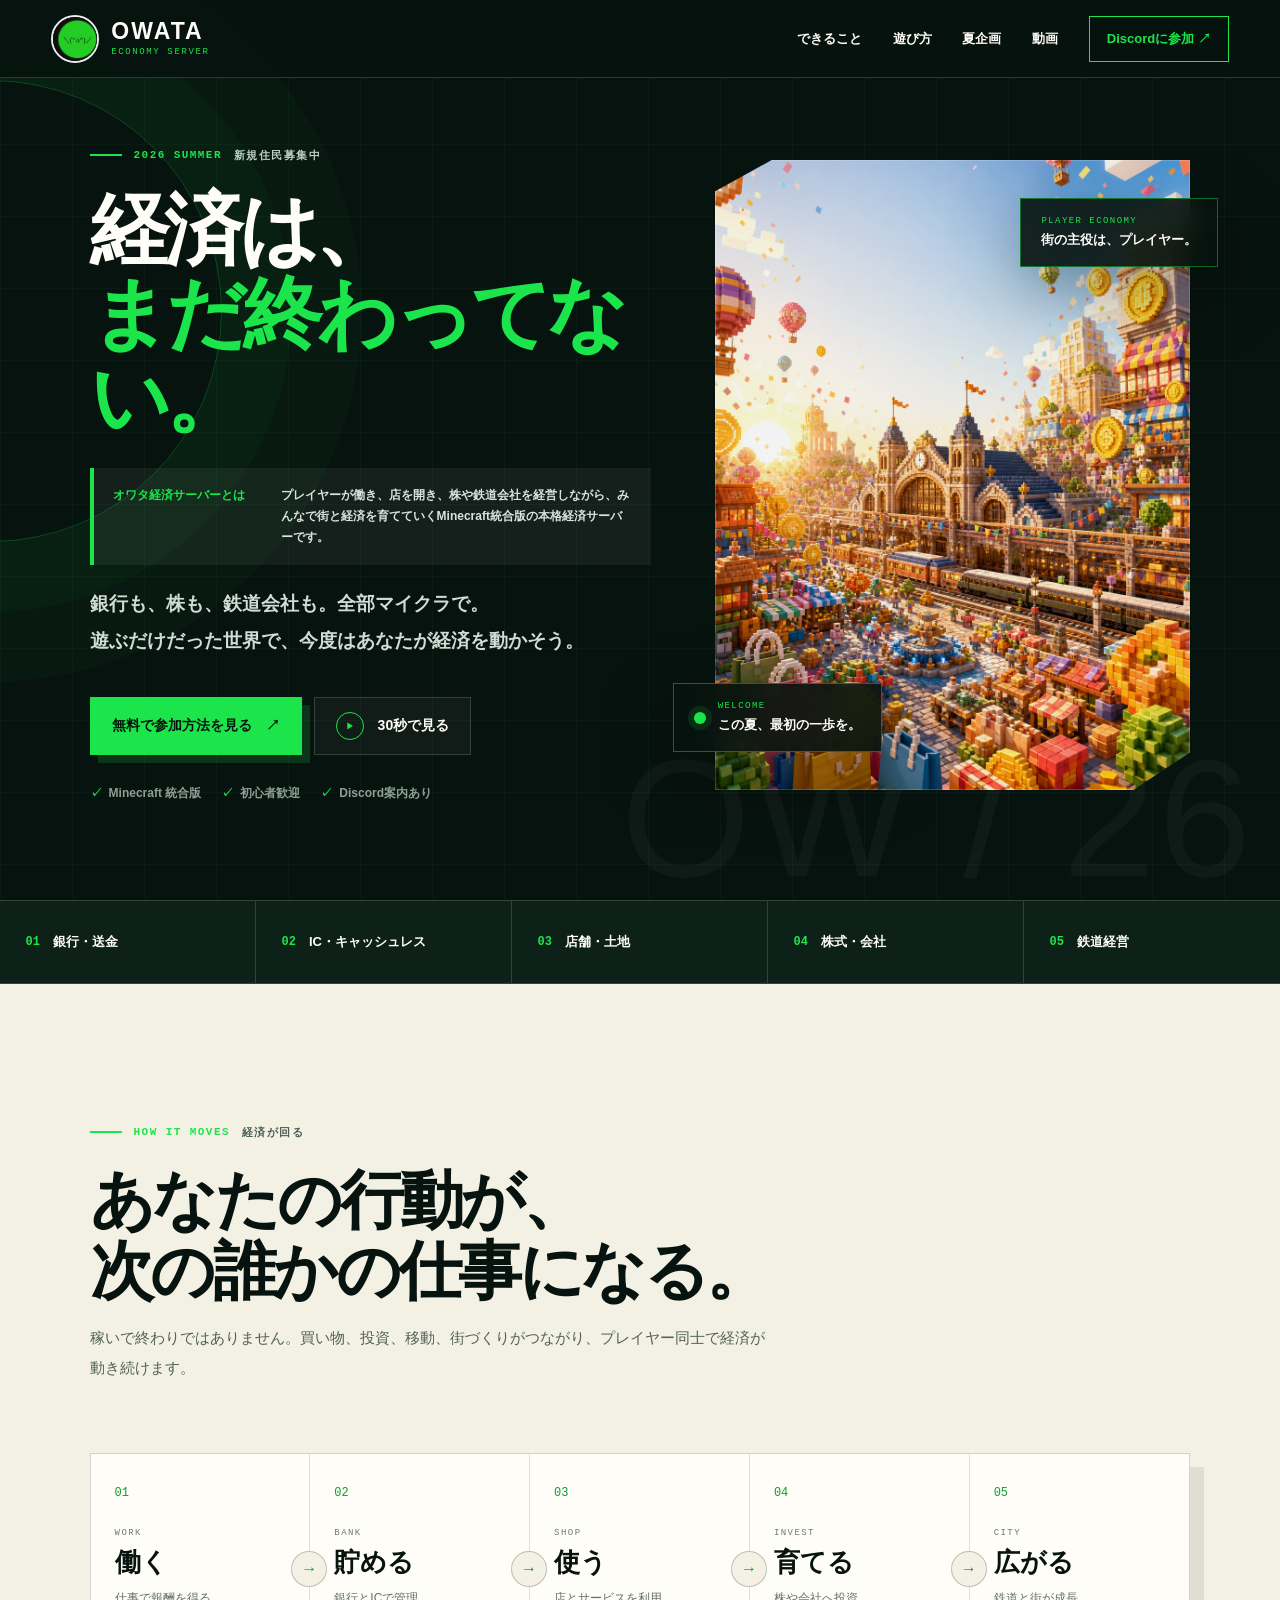
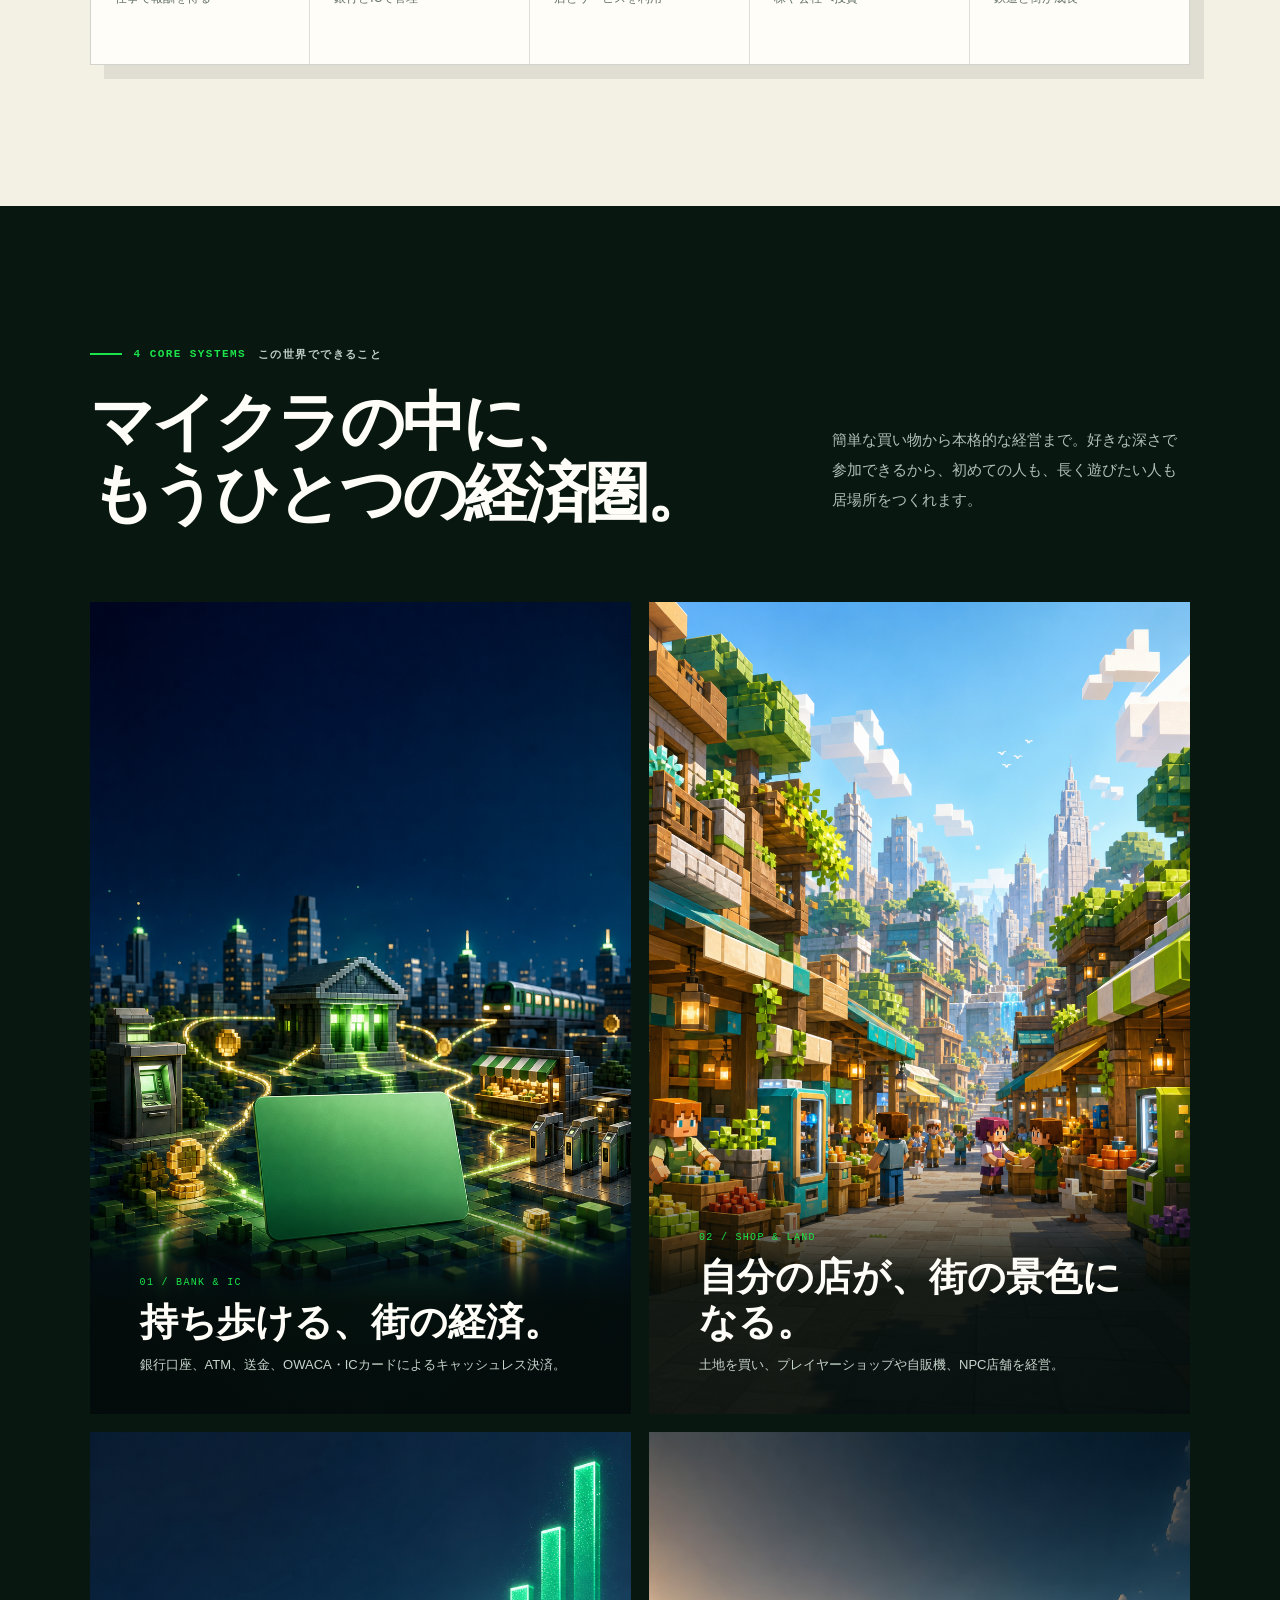
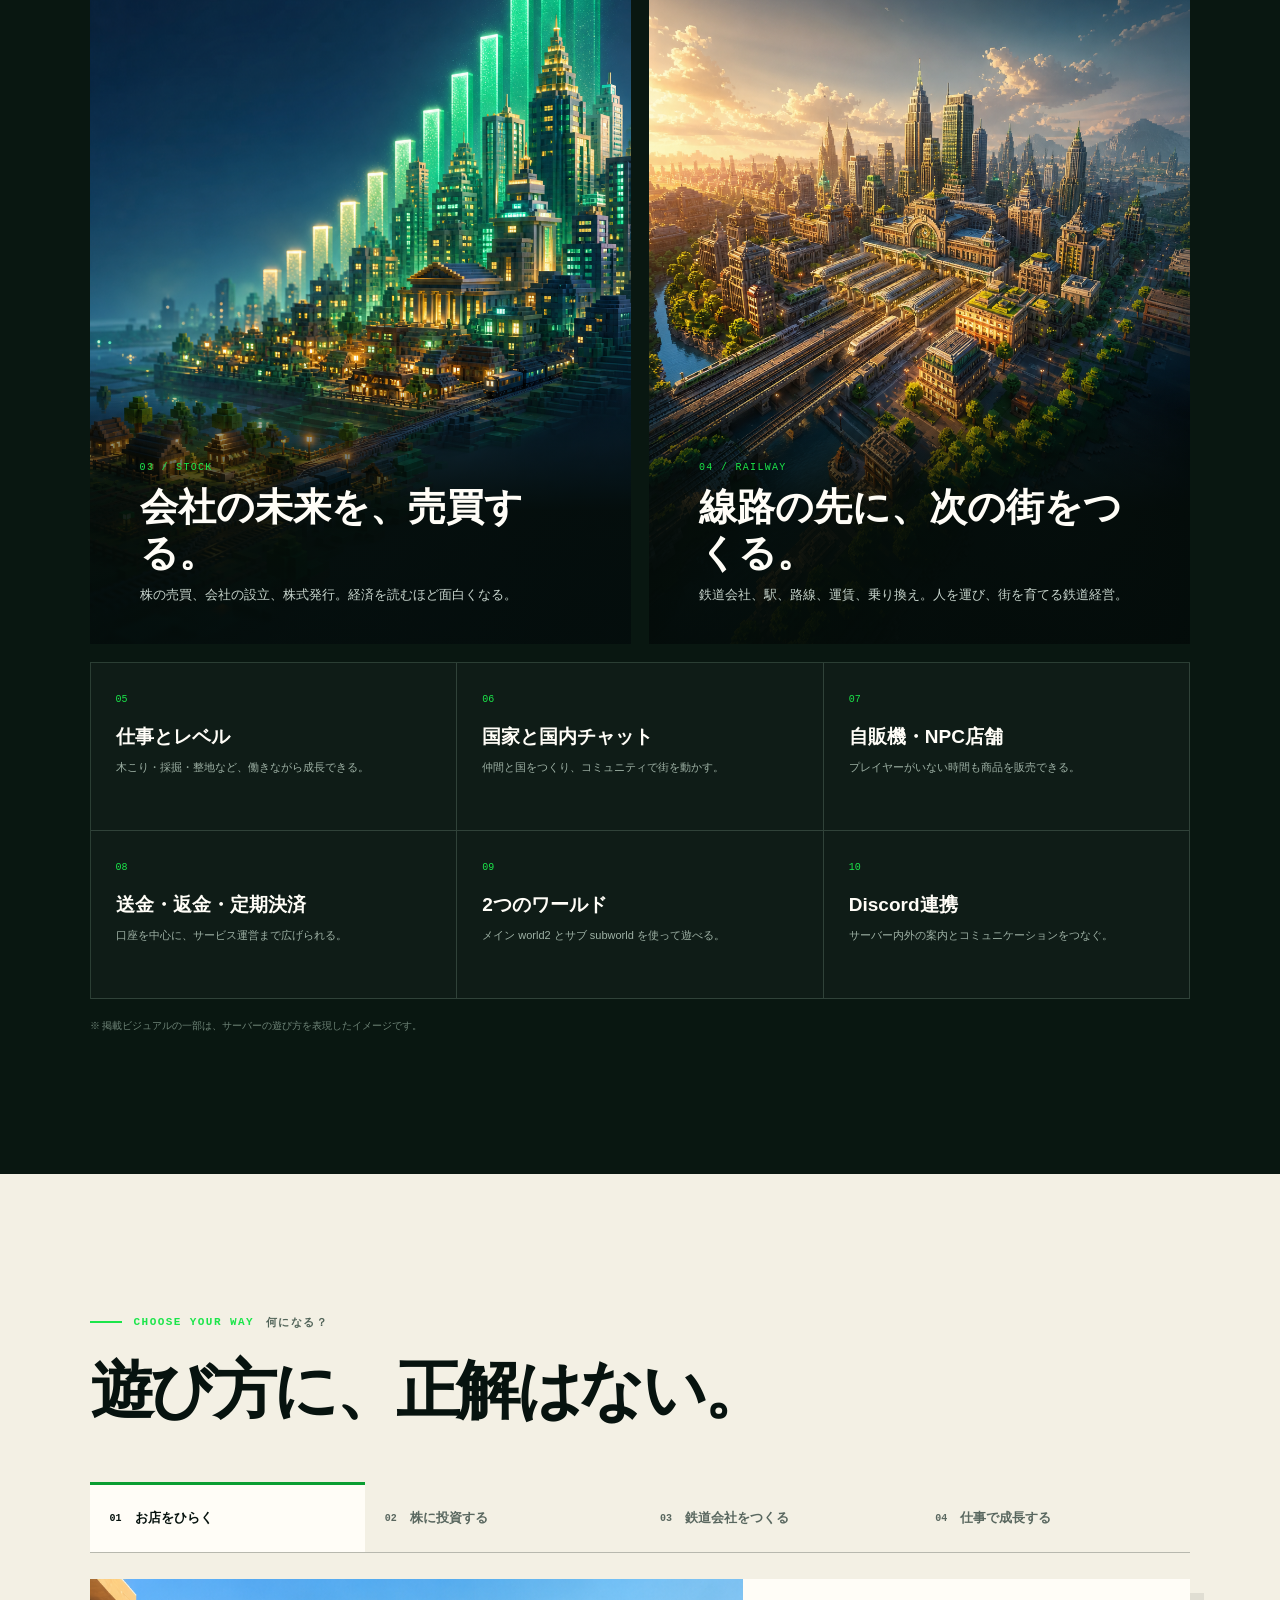
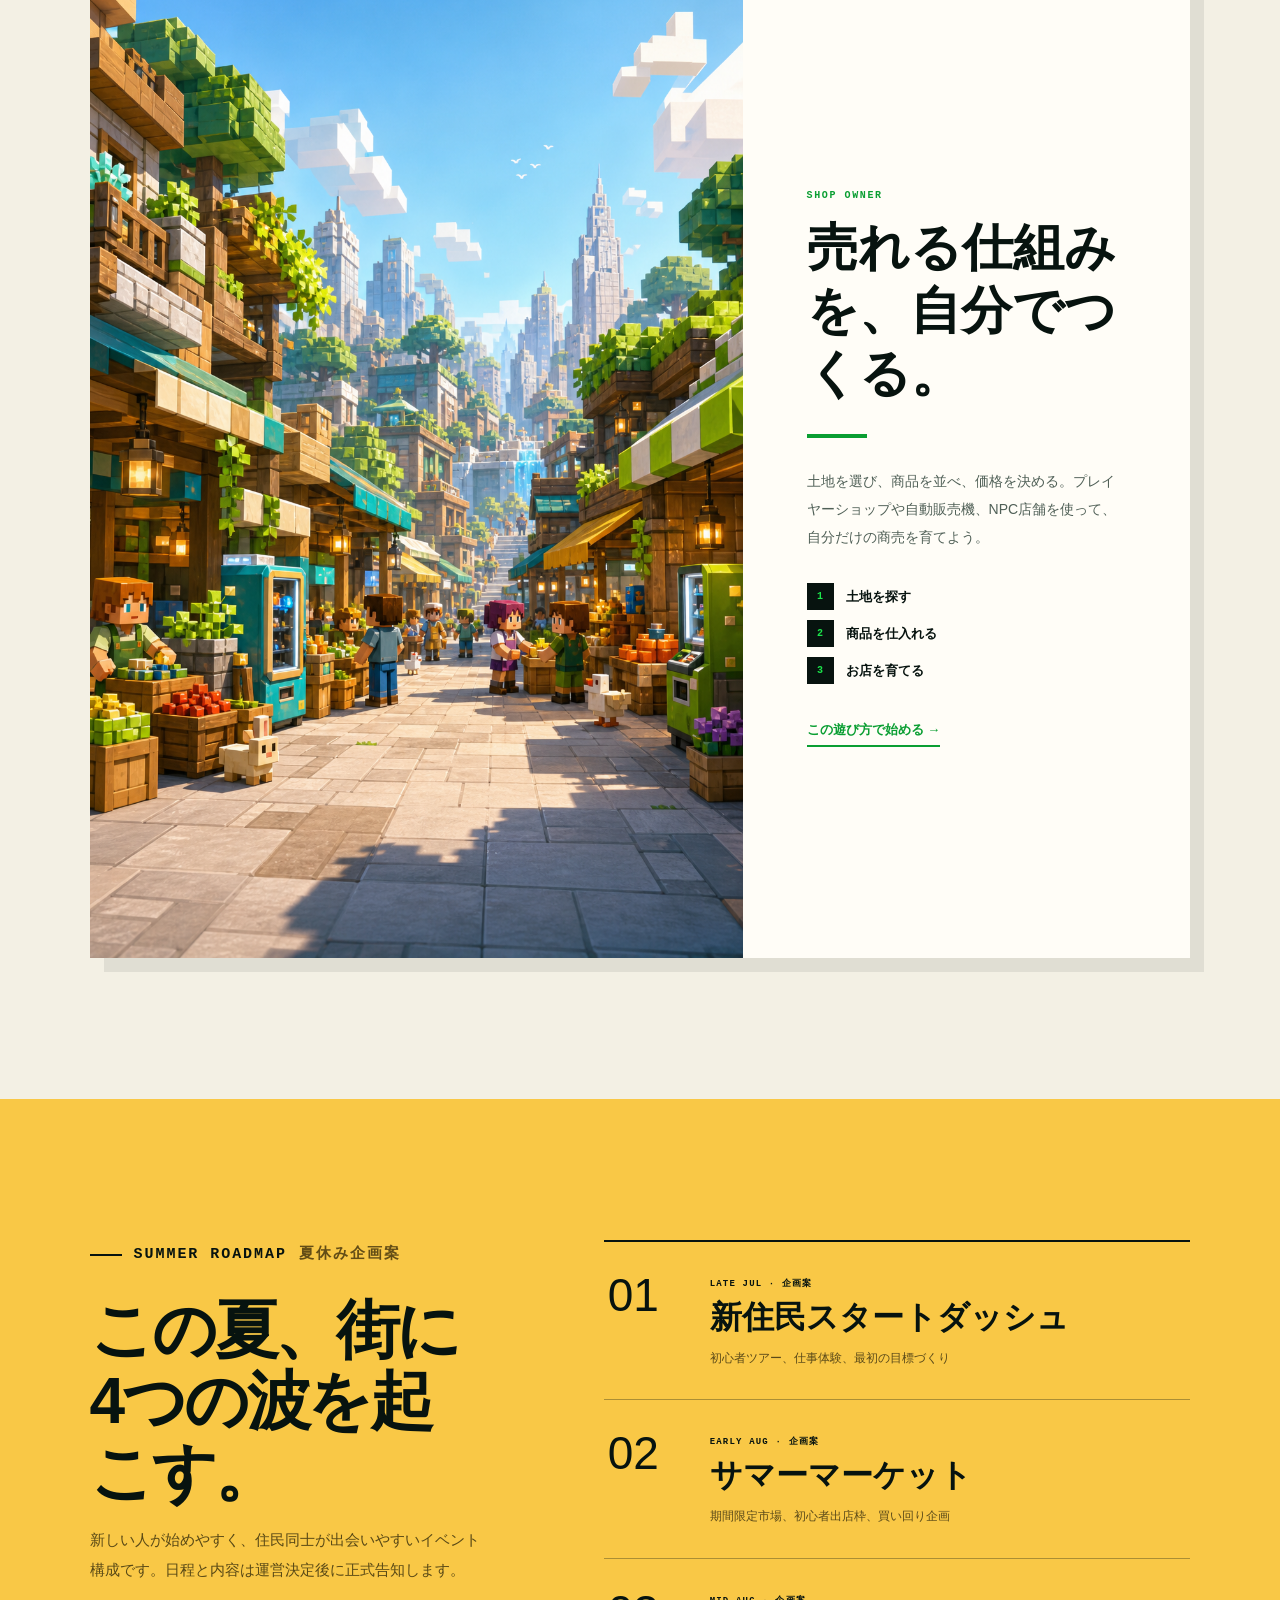
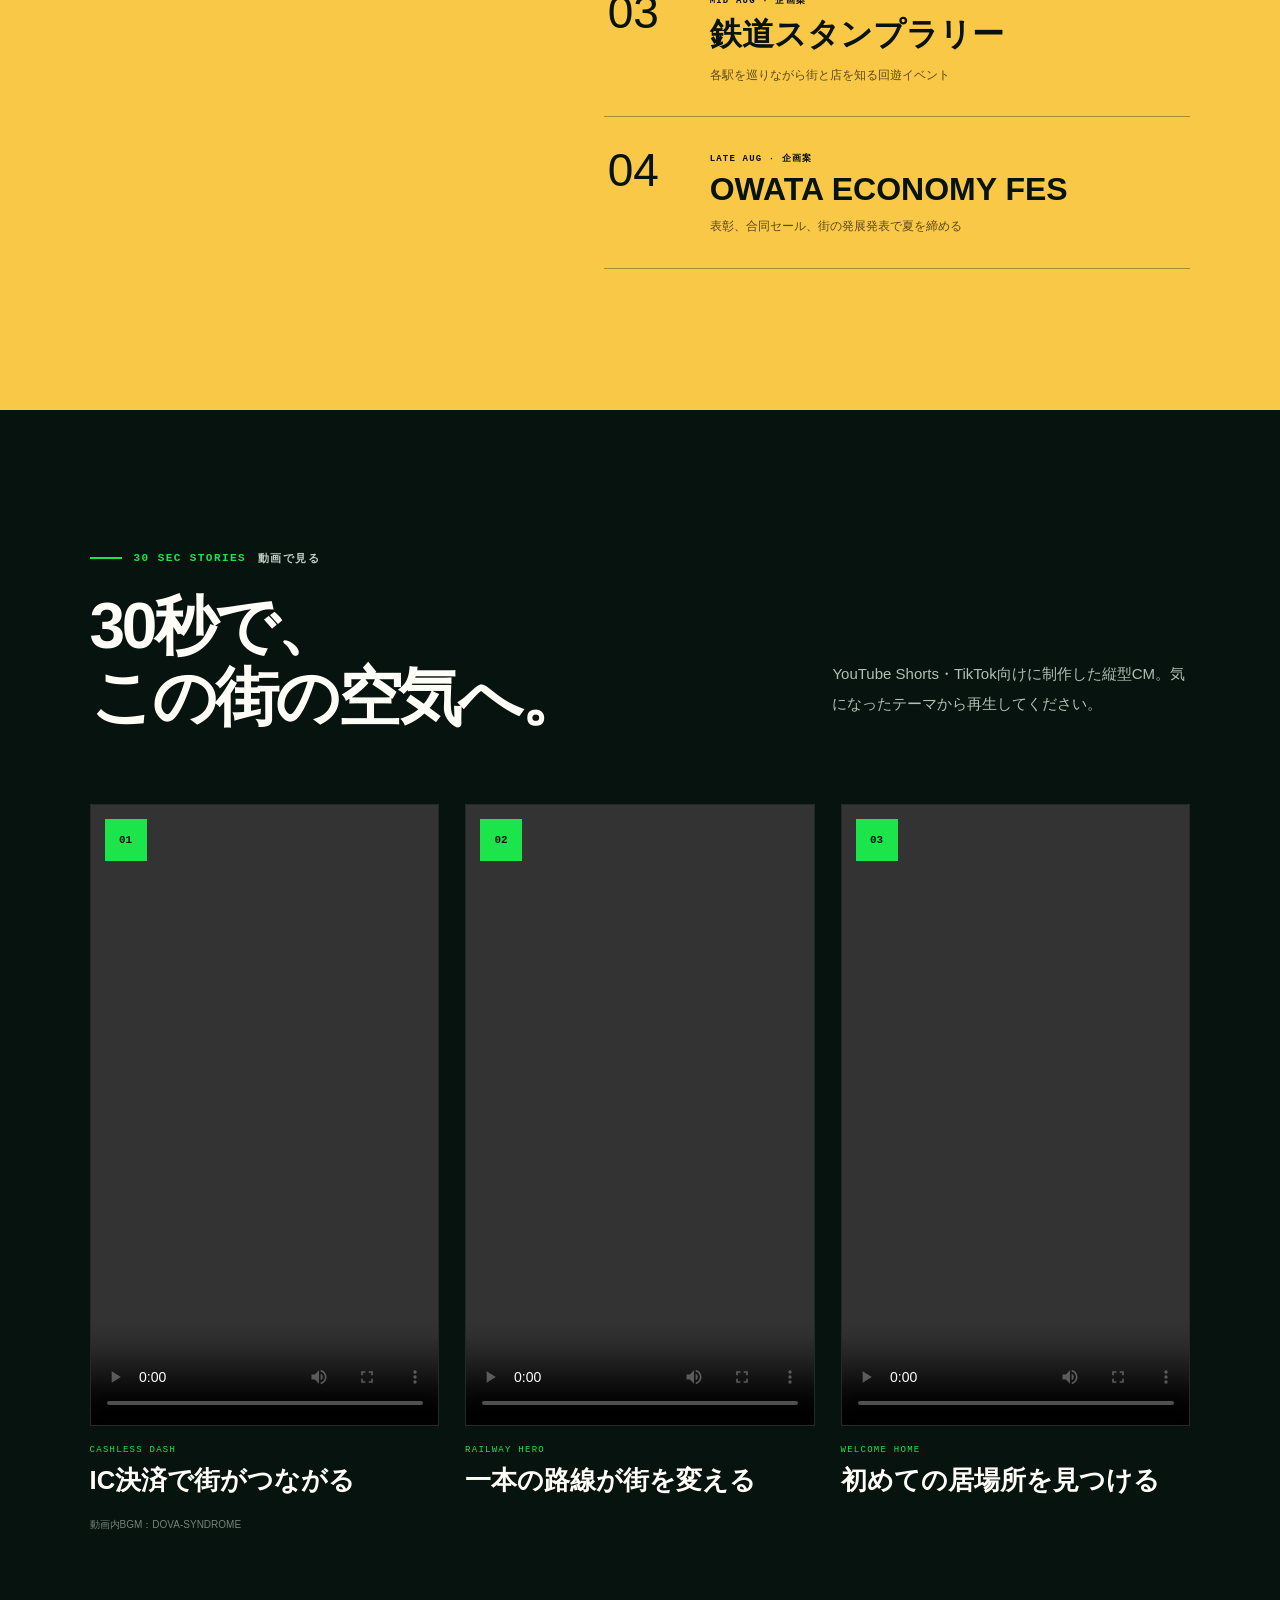
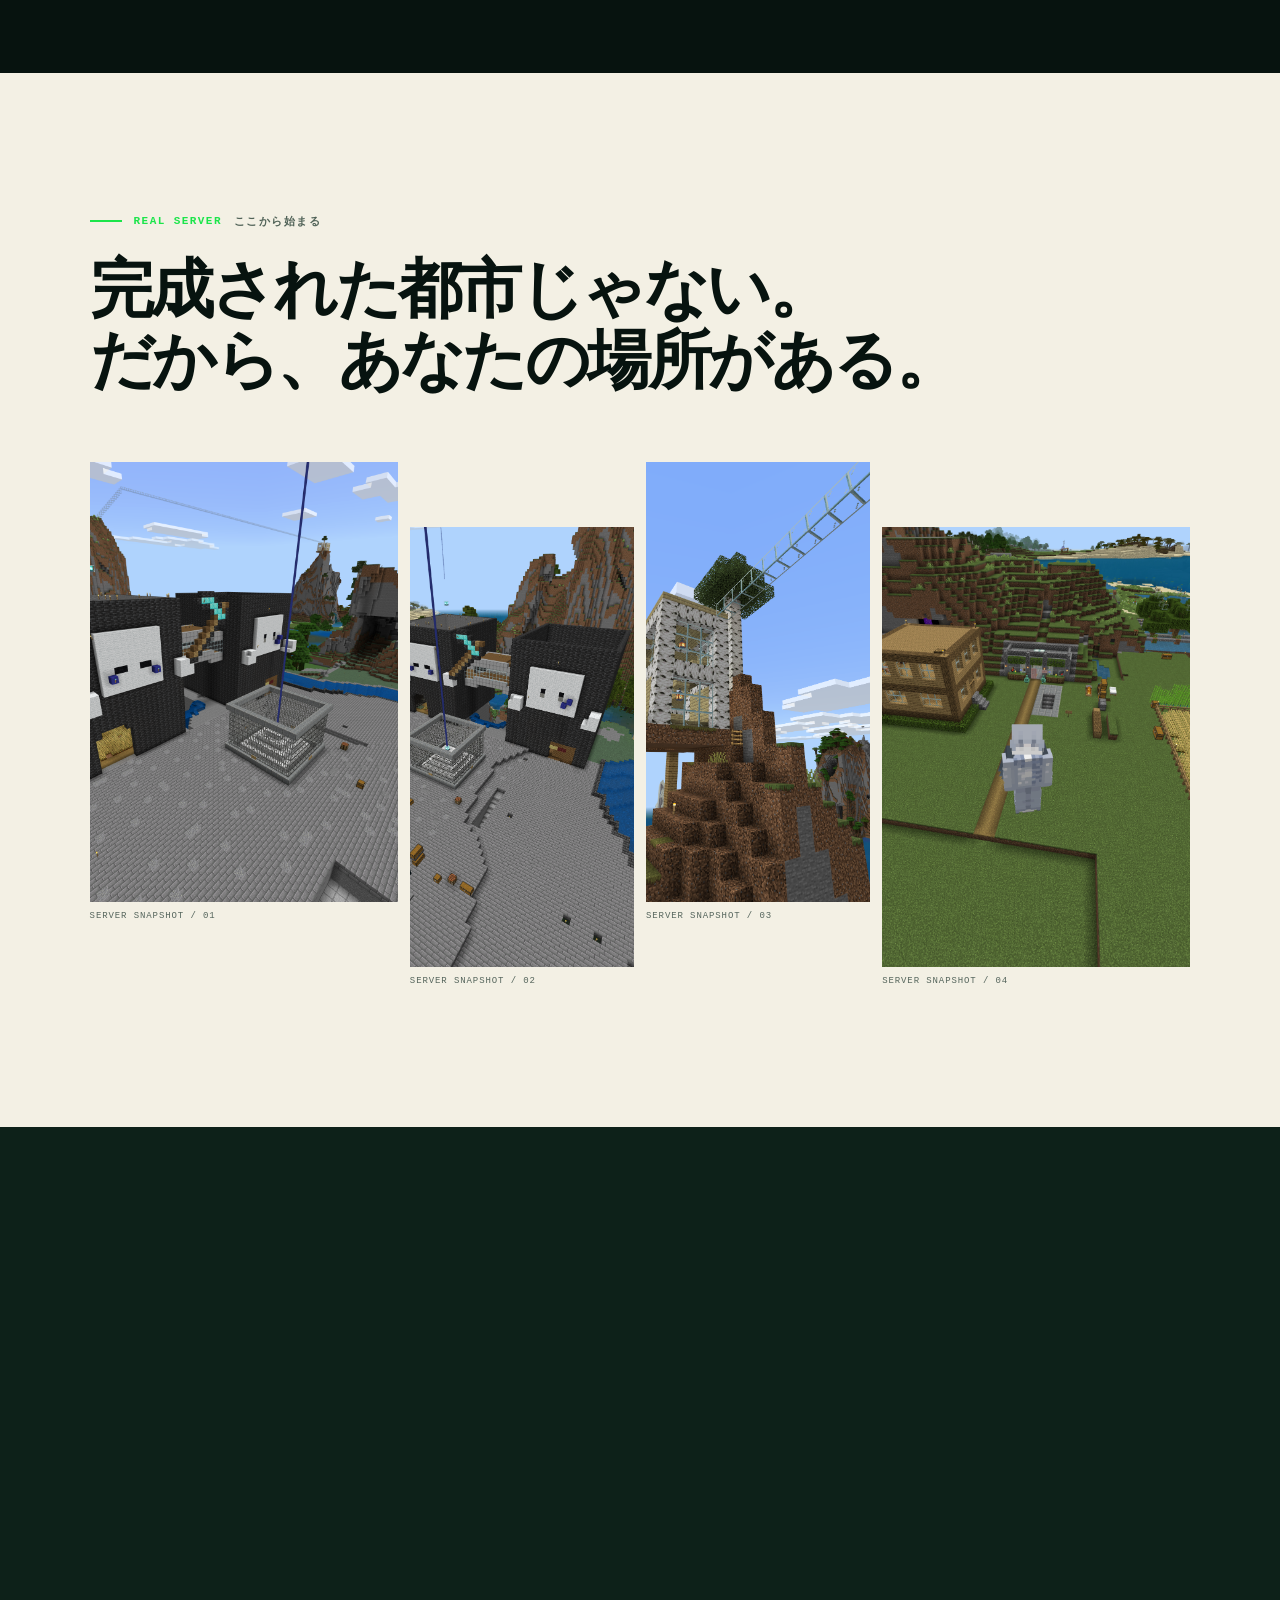
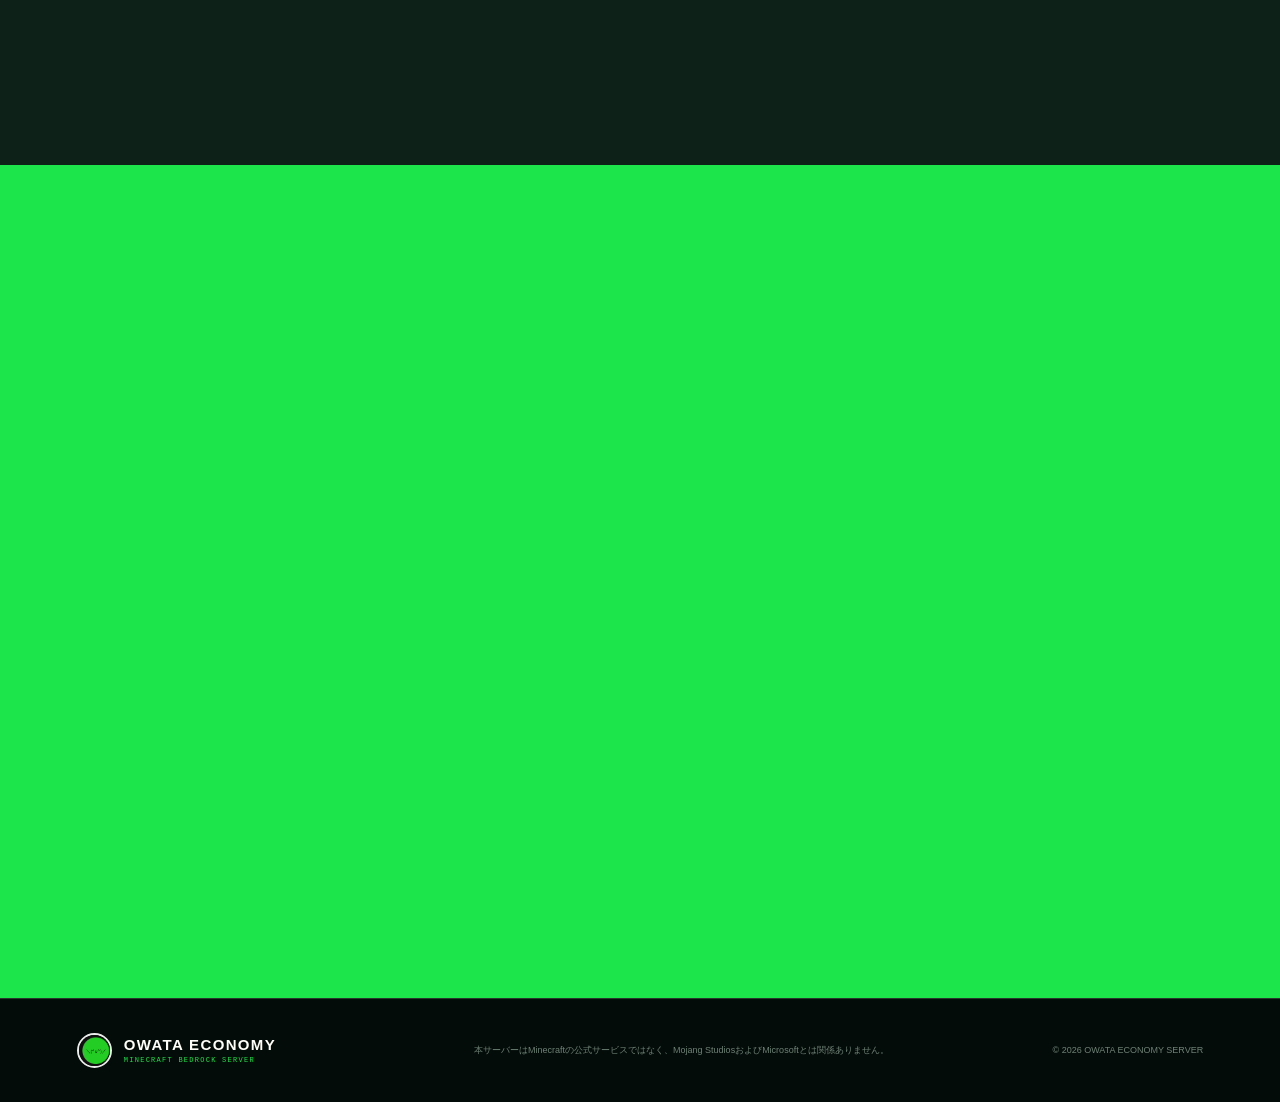
==== commit 7b3ce00b: "Add Google search indexing metadata" ====
--- a/index.html
+++ b/index.html
@@ -3,11 +3,31 @@
 <head>
   <meta charset="utf-8">
   <meta name="viewport" content="width=device-width, initial-scale=1">
-  <meta name="description" content="銀行、IC決済、店舗経営、株式、鉄道会社。Minecraft統合版で本格経済と街づくりを楽しめるオワタ経済サーバー。">
-  <meta property="og:title" content="オワタ経済サーバー">
-  <meta property="og:description" content="店を持て。土地を買え。会社を興せ。">
-  <meta property="og:image" content="./public/media/summer-festival.png">
-  <title>オワタ経済サーバー｜経済は、まだ終わってない。</title>
+  <meta name="description" content="初見さん歓迎・参加型。銀行、IC決済、店舗経営、株式、鉄道会社など、本格経済と街づくりを楽しめるMinecraft統合版サーバー。Switchからも参加できます。">
+  <meta name="robots" content="index, follow, max-image-preview:large, max-video-preview:-1">
+  <link rel="canonical" href="https://sirokun1265.github.io/owata-economy-server-site/">
+  <meta property="og:type" content="website">
+  <meta property="og:locale" content="ja_JP">
+  <meta property="og:site_name" content="オワタ経済サーバー">
+  <meta property="og:title" content="Minecraft統合版・Switch参加OK｜オワタ経済サーバー">
+  <meta property="og:description" content="初見さん歓迎の参加型経済サーバー。お店、会社、株、鉄道、銀行を楽しもう。">
+  <meta property="og:url" content="https://sirokun1265.github.io/owata-economy-server-site/">
+  <meta property="og:image" content="https://sirokun1265.github.io/owata-economy-server-site/public/media/summer-festival.png">
+  <meta name="twitter:card" content="summary_large_image">
+  <meta name="twitter:title" content="Minecraft統合版・Switch参加OK｜オワタ経済サーバー">
+  <meta name="twitter:description" content="初見さん歓迎の参加型経済サーバー。お店、会社、株、鉄道、銀行を楽しもう。">
+  <meta name="twitter:image" content="https://sirokun1265.github.io/owata-economy-server-site/public/media/summer-festival.png">
+  <title>Minecraft統合版・Switch参加OK｜オワタ経済サーバー</title>
+  <script type="application/ld+json">
+  {
+    "@context": "https://schema.org",
+    "@type": "WebSite",
+    "name": "オワタ経済サーバー",
+    "url": "https://sirokun1265.github.io/owata-economy-server-site/",
+    "description": "初見さん歓迎の参加型Minecraft統合版経済サーバー。Switchからも参加できます。",
+    "inLanguage": "ja"
+  }
+  </script>
   <link rel="icon" href="./public/media/owata-logo.png">
   <link rel="stylesheet" href="./site.css">
   <script src="./site.js" defer></script>
@@ -21,7 +41,7 @@
     </a>
     <button class="menu-button" type="button" aria-label="メニューを開閉" aria-expanded="false"><span></span><span></span></button>
     <nav class="site-nav" aria-label="メインナビゲーション">
-      <a href="#features">できること</a><a href="#roles">遊び方</a><a href="#summer">夏企画</a><a href="#movies">動画</a><a href="./survey/">匿名アンケート</a>
+      <a href="#features">できること</a><a href="#roles">遊び方</a><a href="#summer">夏企画</a><a href="#movies">動画</a>
       <a class="nav-cta" href="https://discord.gg/bMy8D8w9N5" target="_blank" rel="noreferrer">Discordに参加 ↗</a>
     </nav>
   </header>
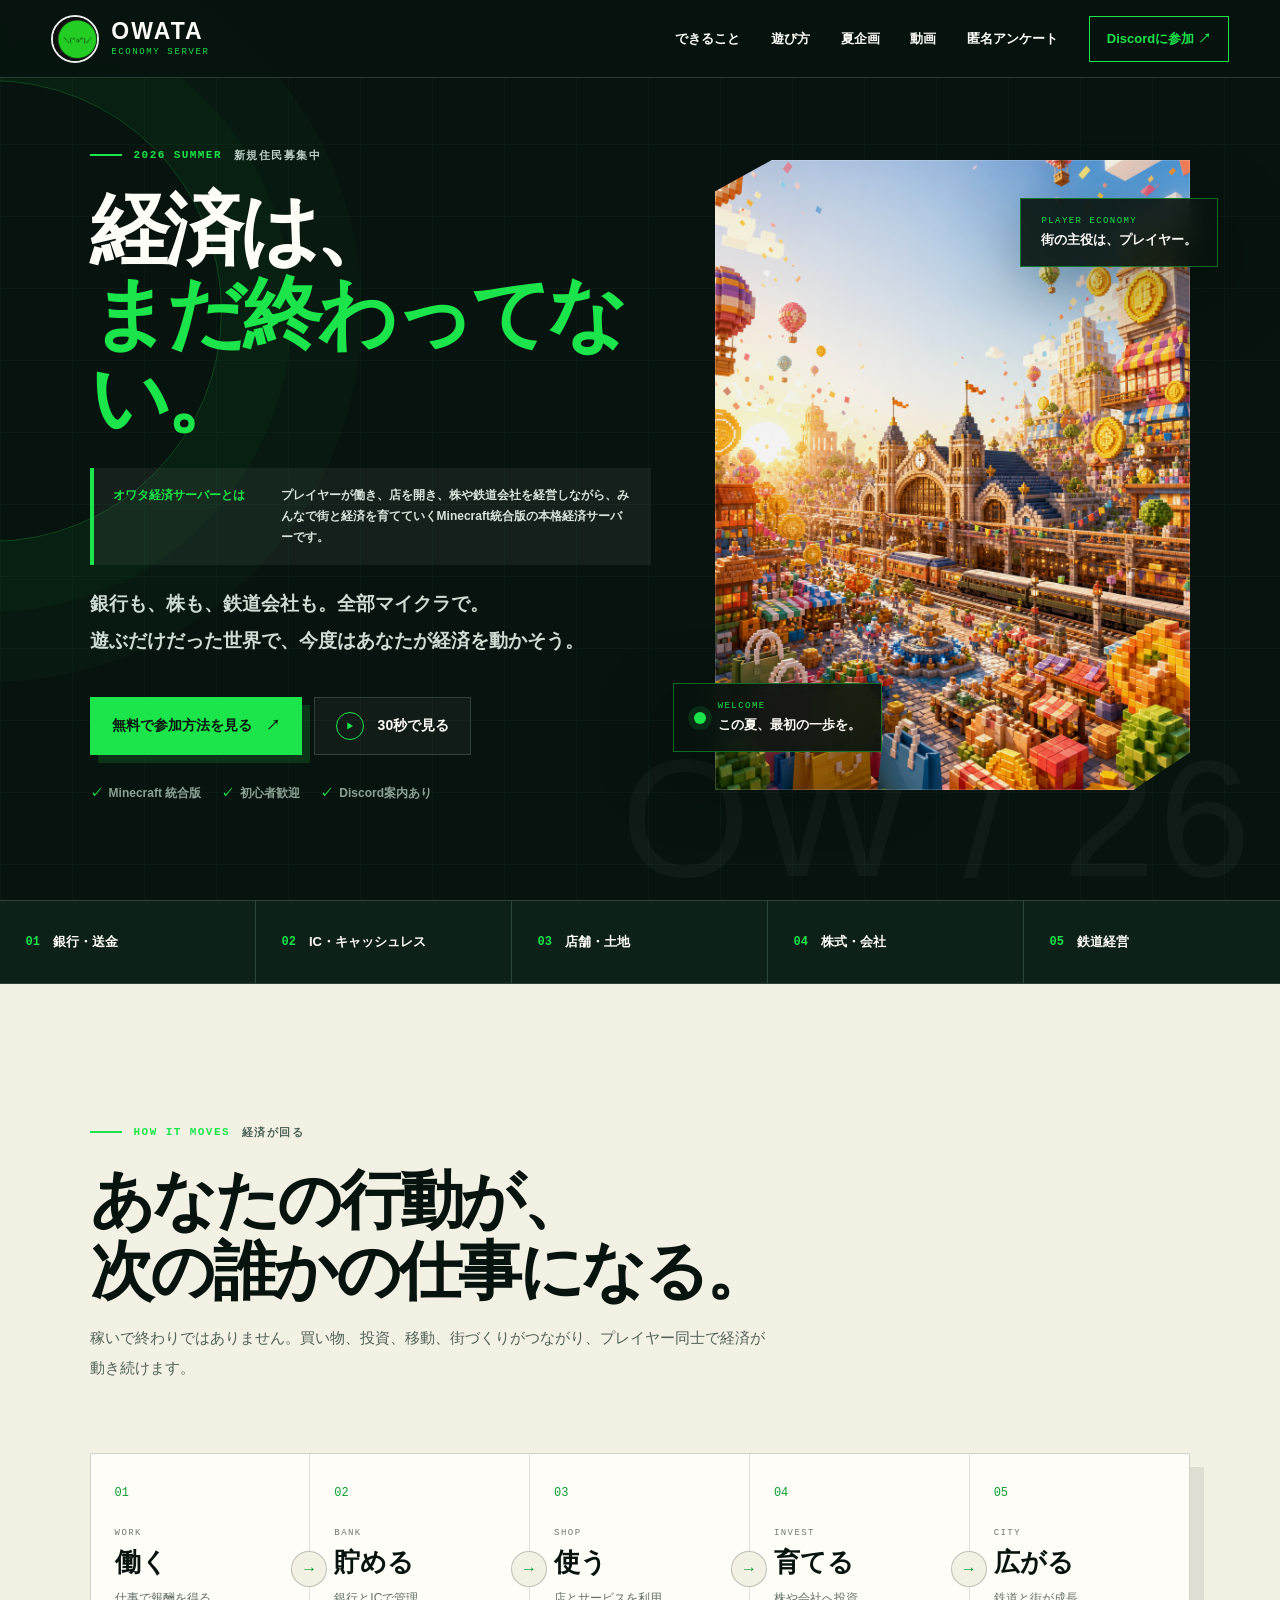
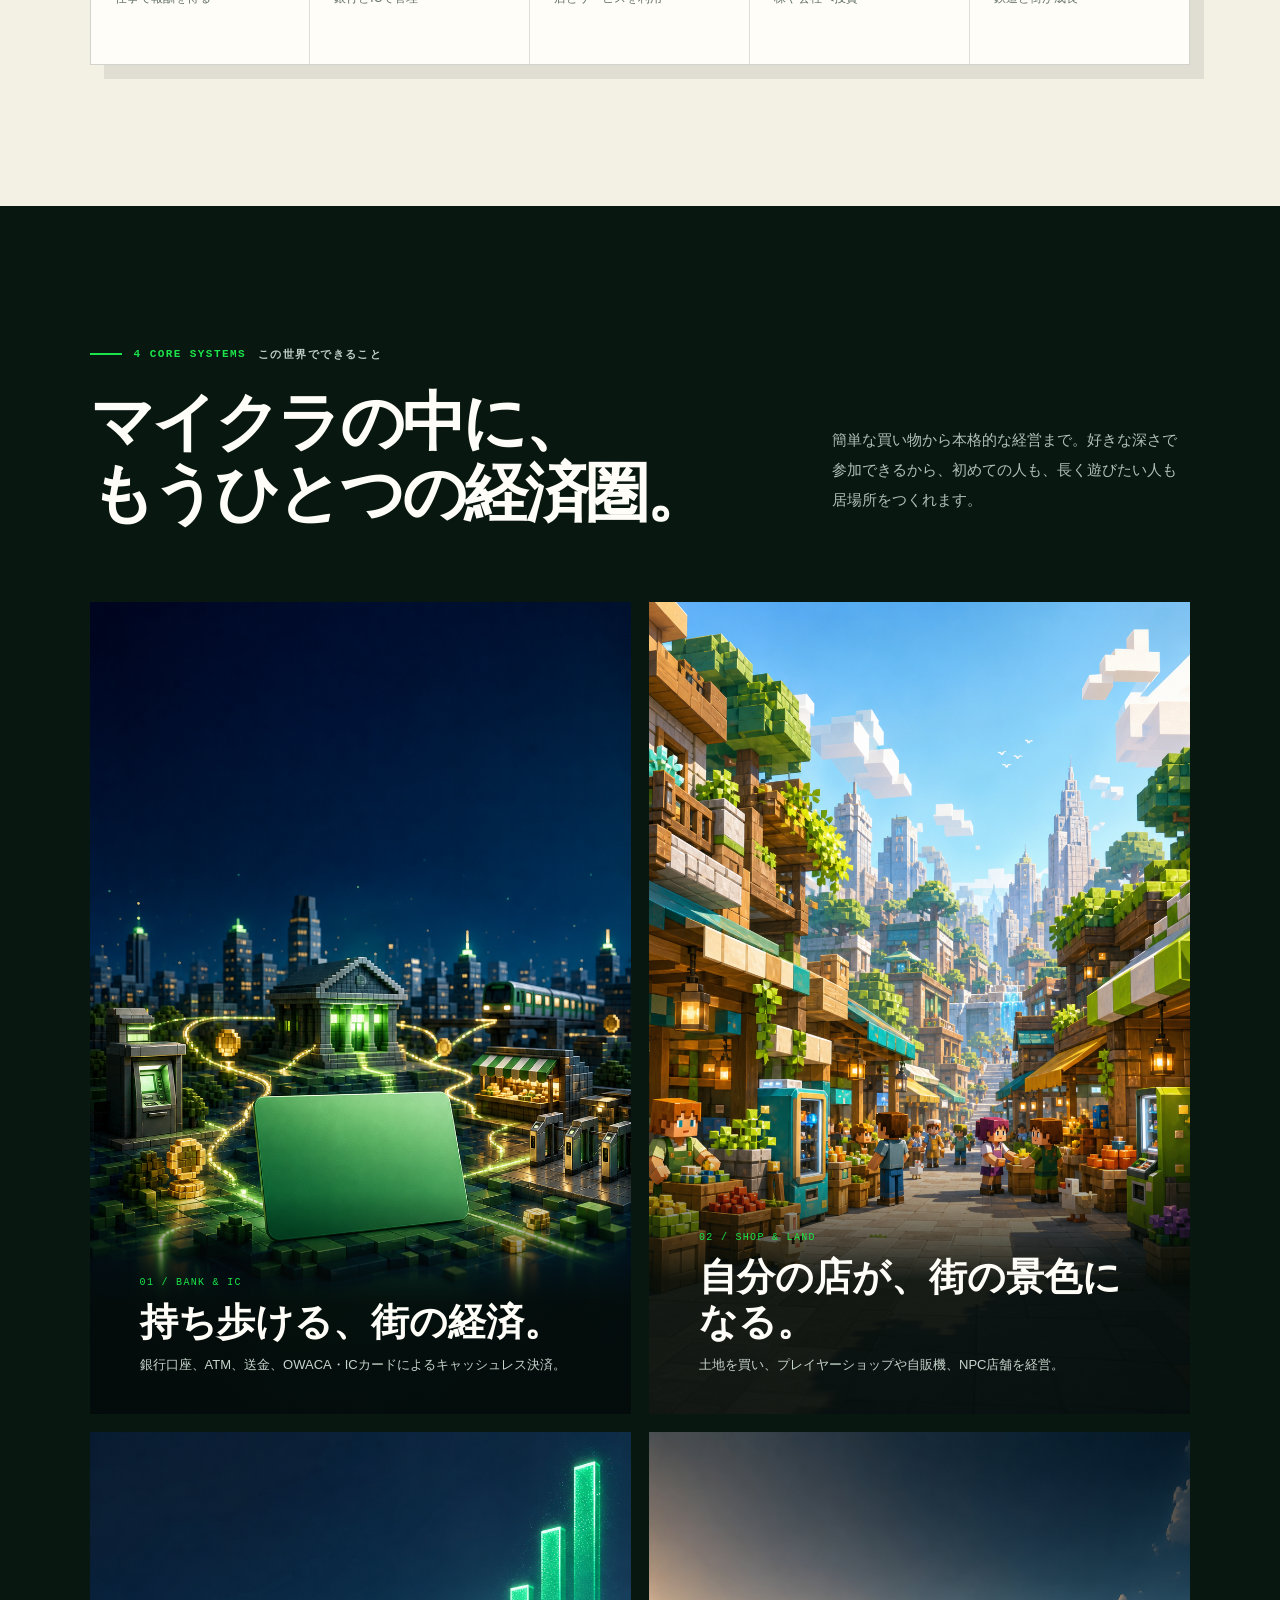
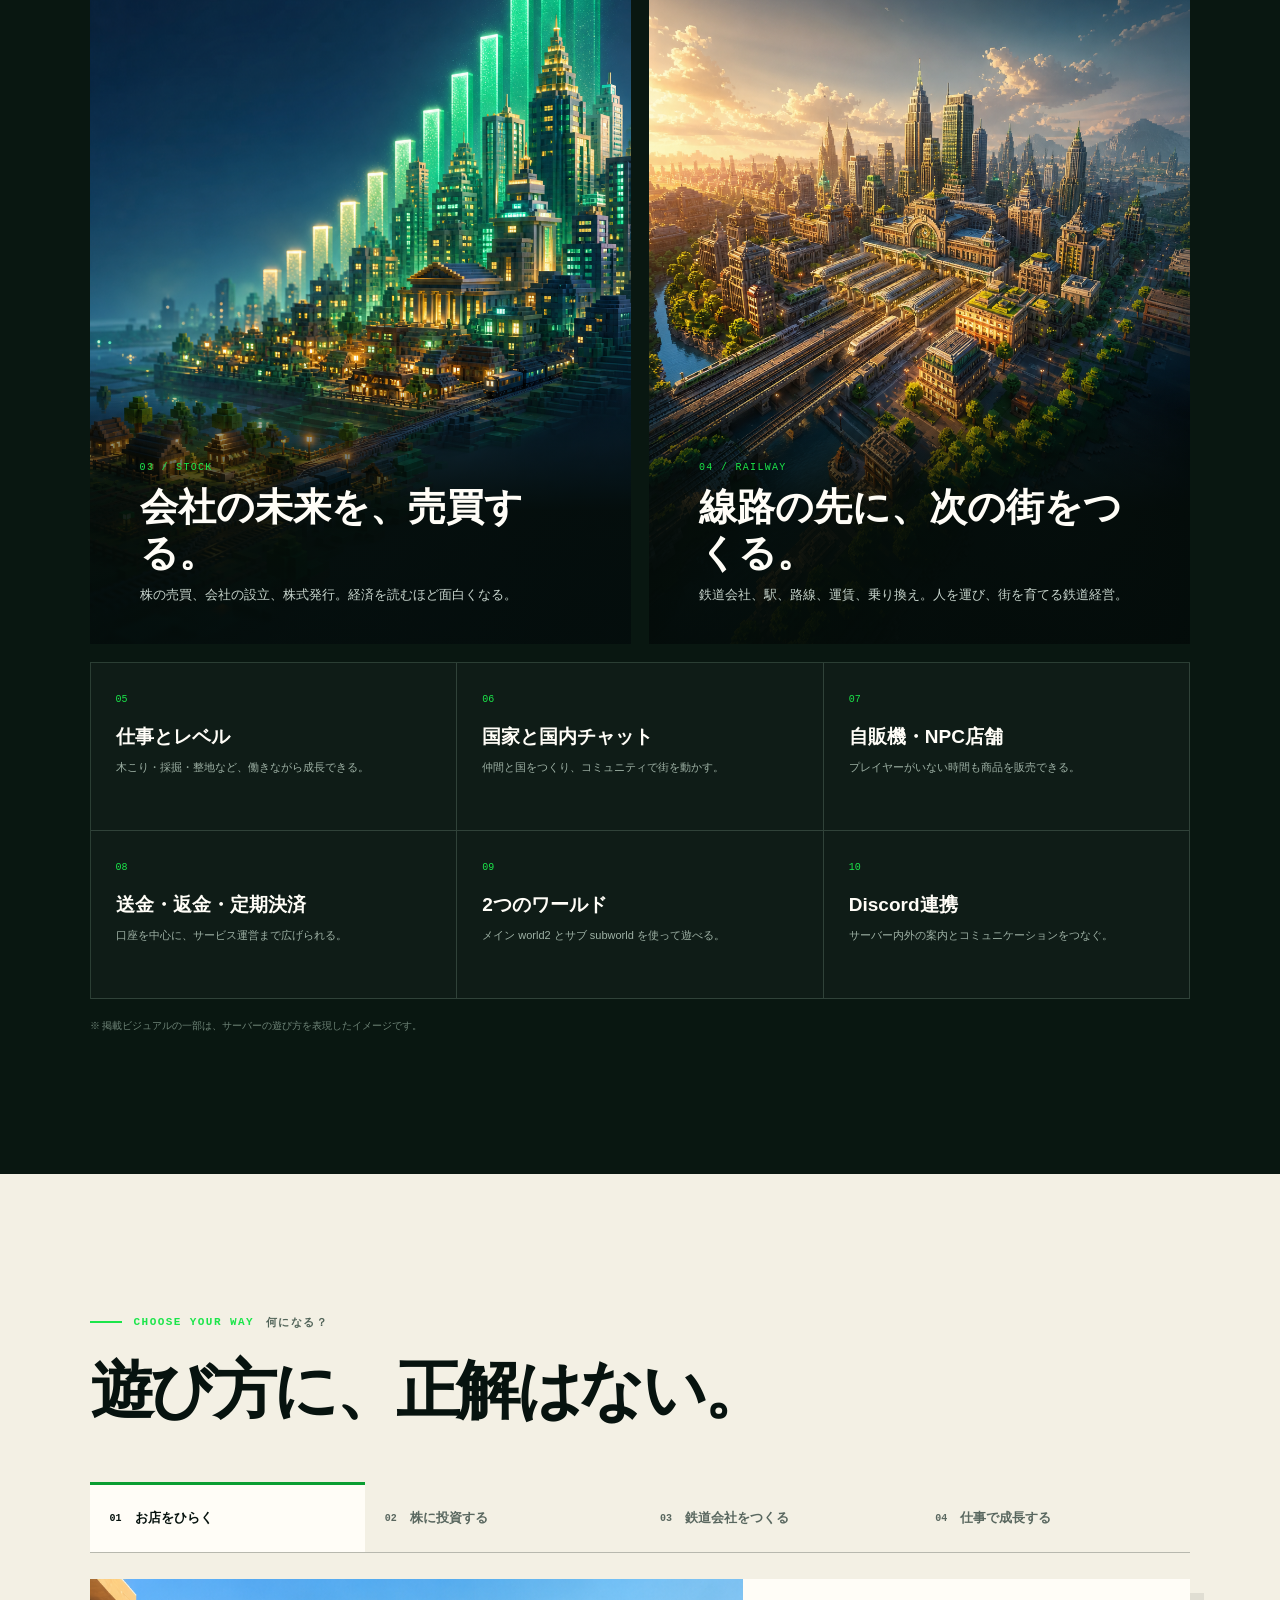
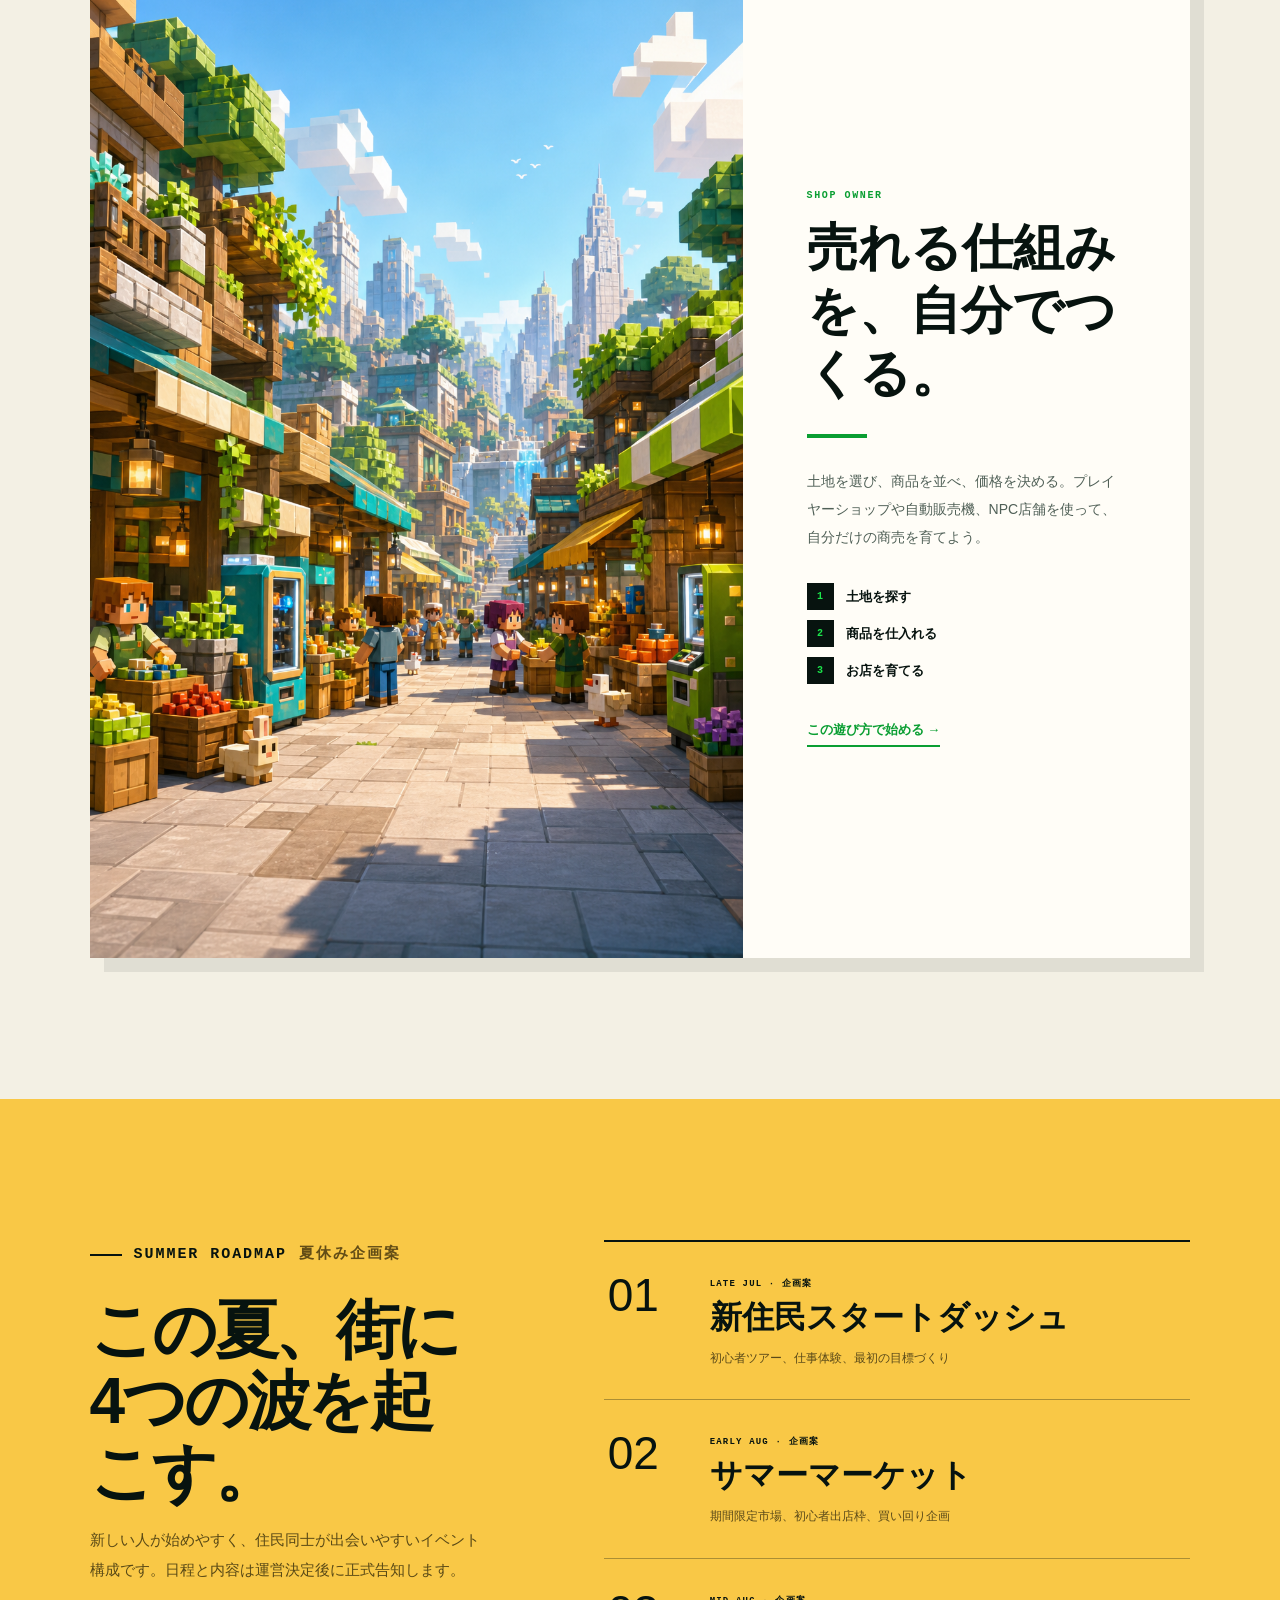
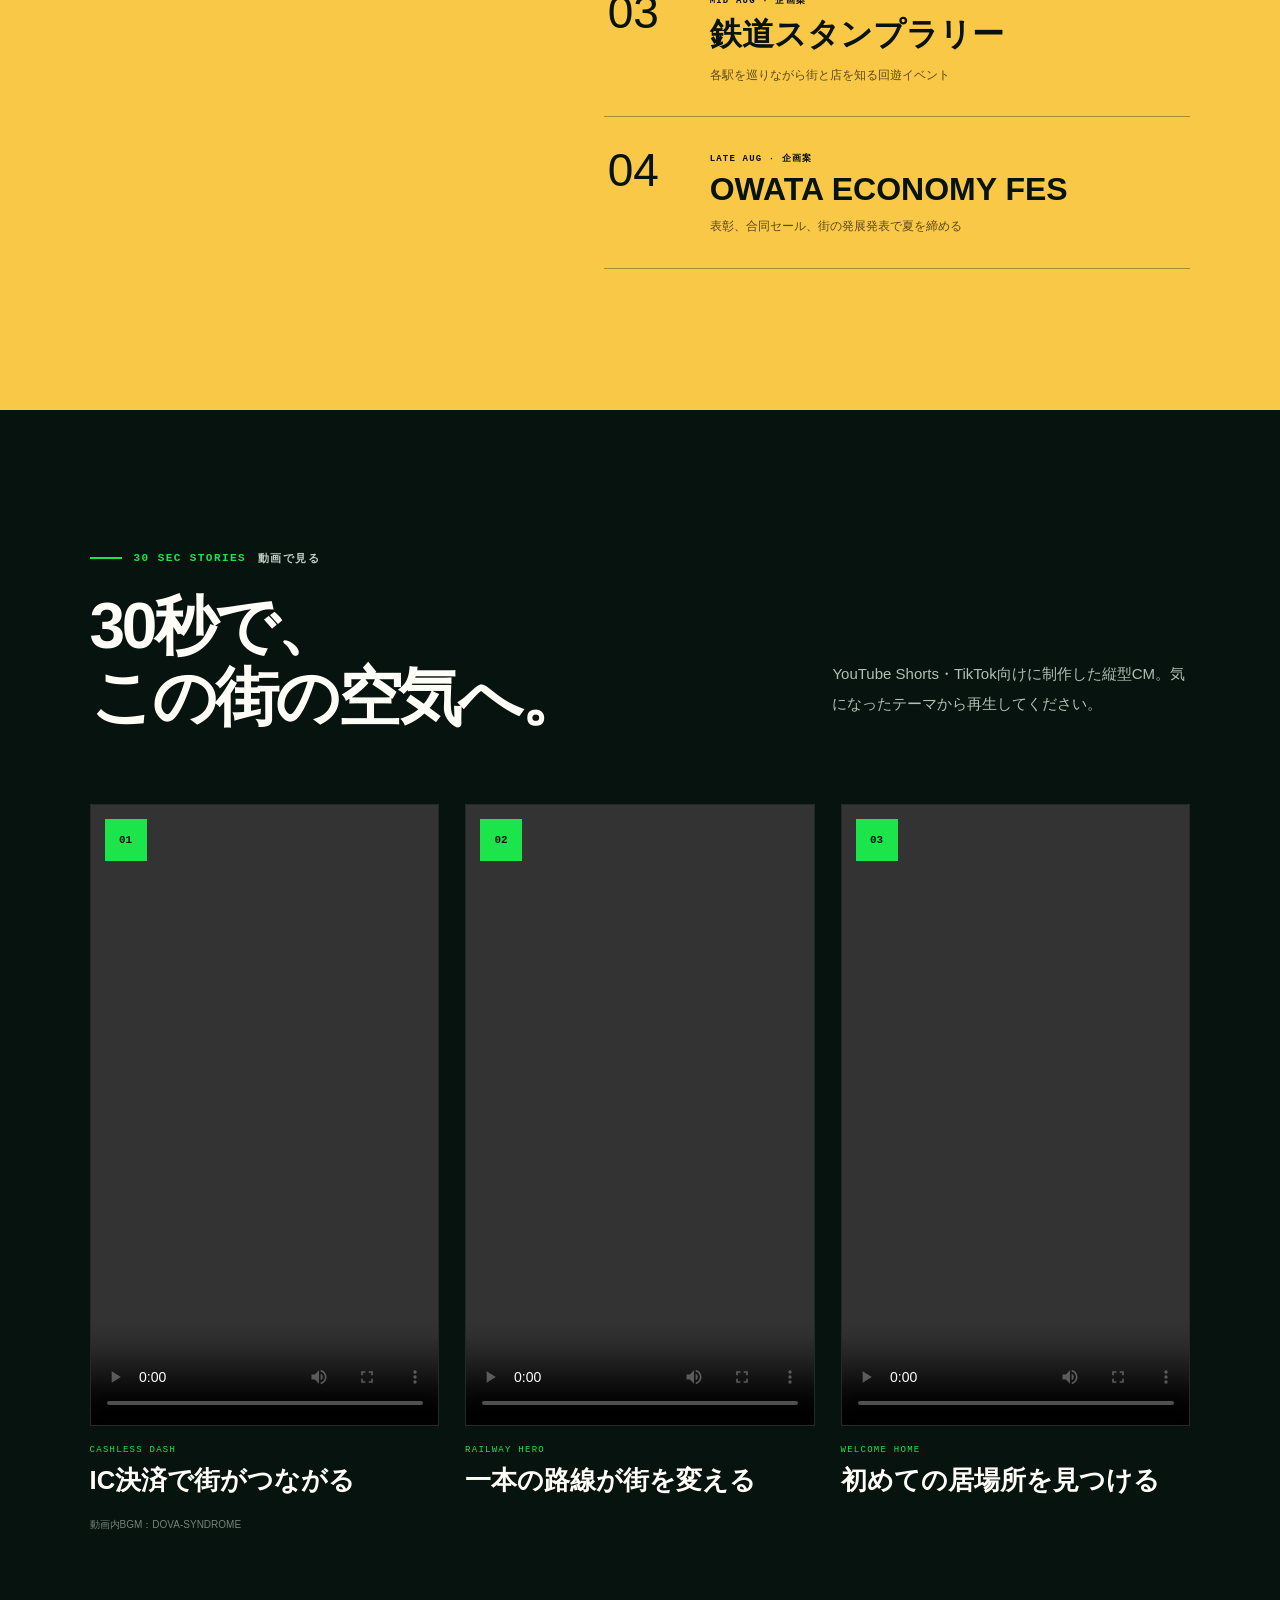
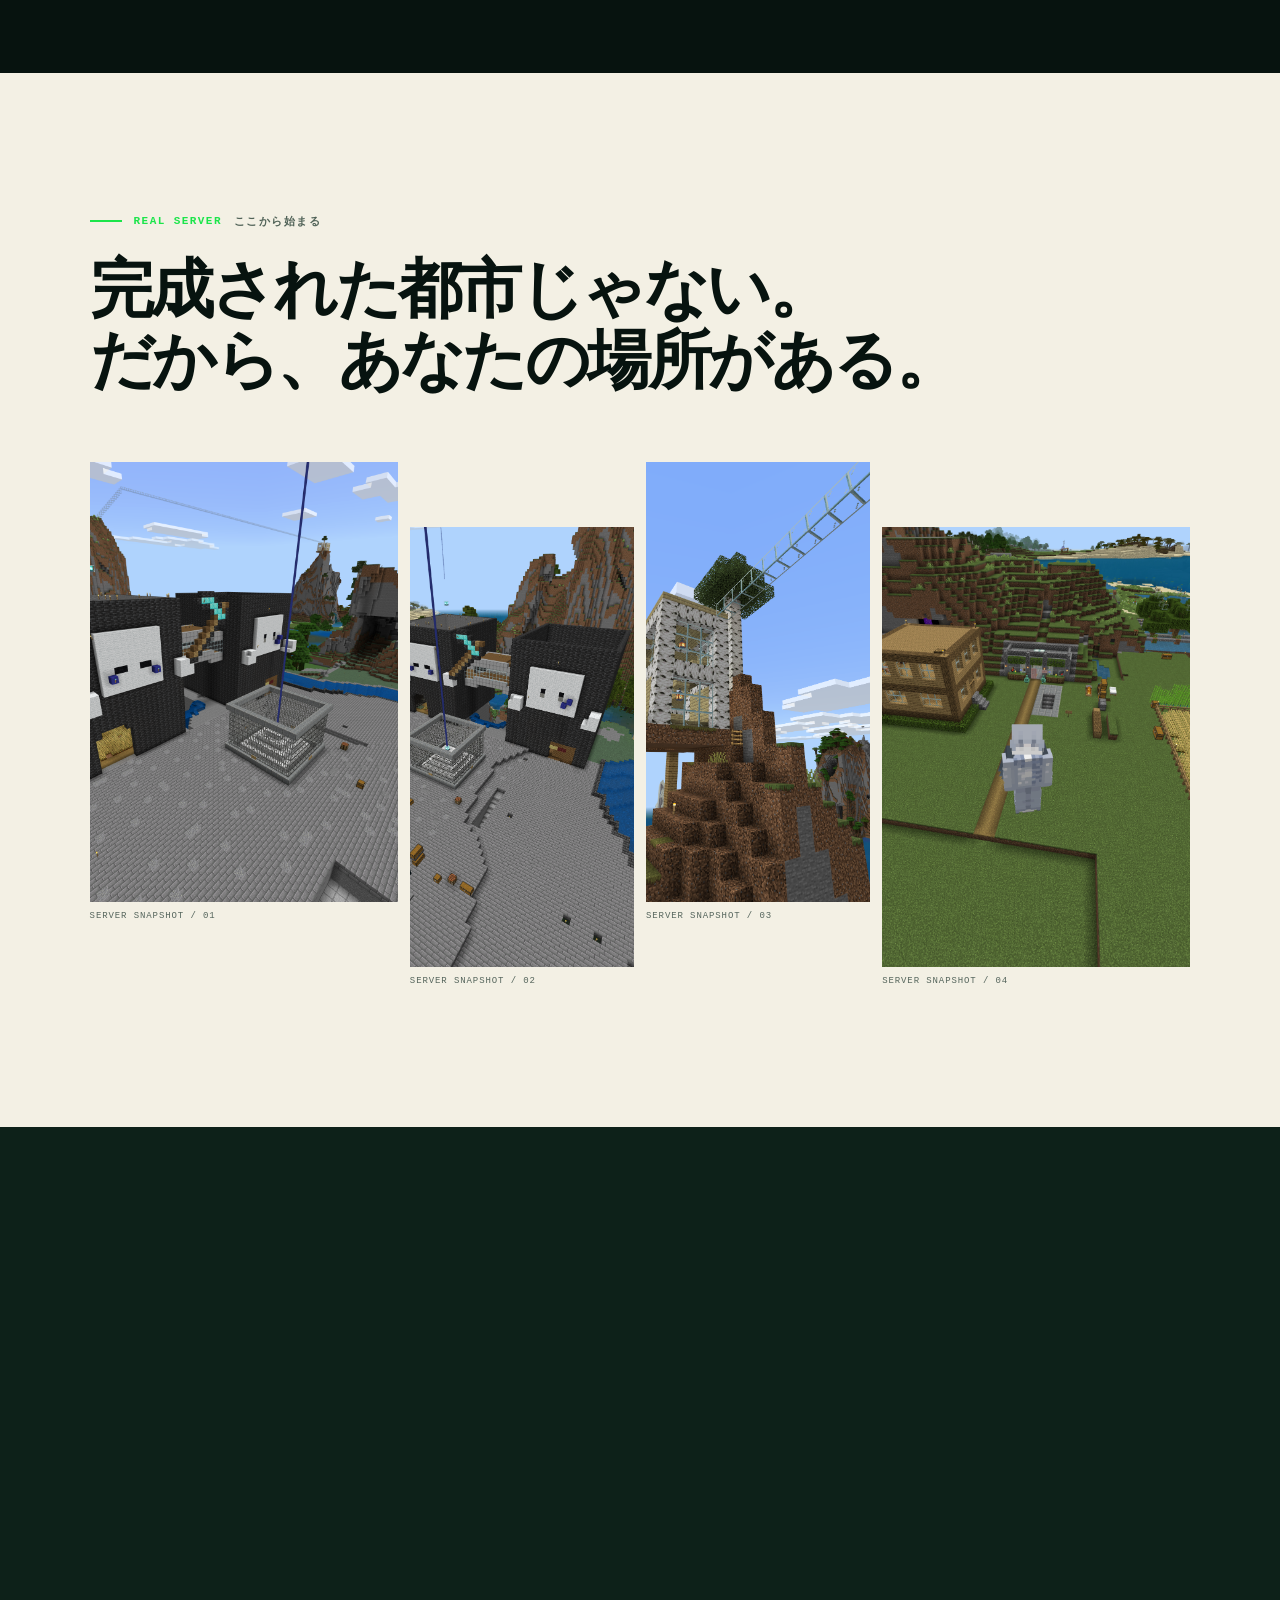
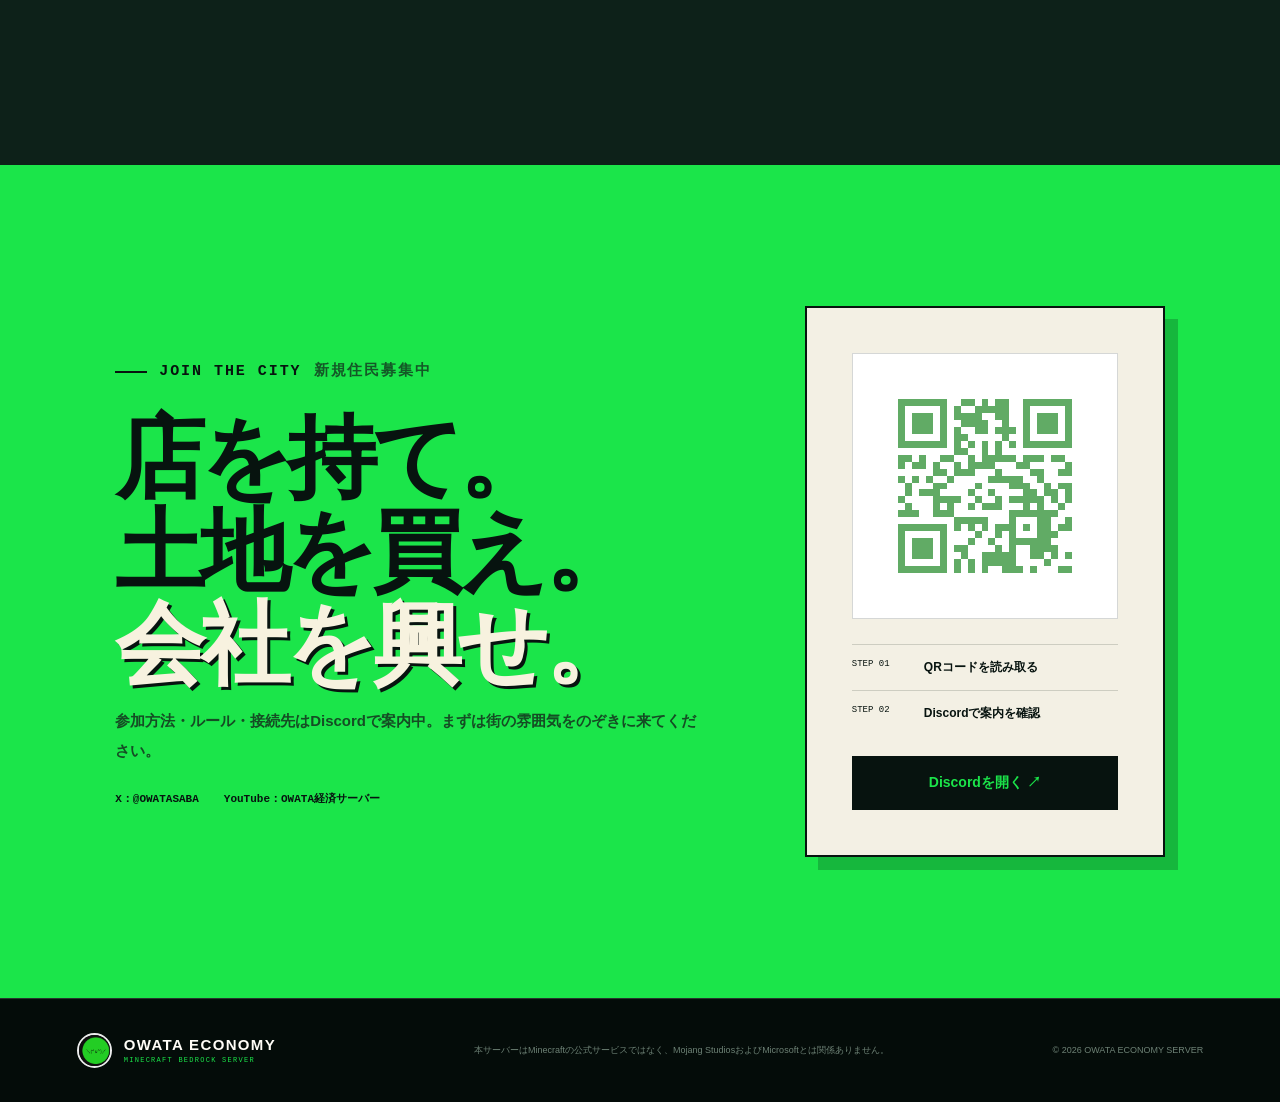
==== commit b35c84fb: "Add Google search indexing metadata (#2) Co-authored-by: sirokun1265 <sirokun1265@users.noreply.gith" ====
--- a/index.html
+++ b/index.html
@@ -41,7 +41,7 @@
     </a>
     <button class="menu-button" type="button" aria-label="メニューを開閉" aria-expanded="false"><span></span><span></span></button>
     <nav class="site-nav" aria-label="メインナビゲーション">
-      <a href="#features">できること</a><a href="#roles">遊び方</a><a href="#summer">夏企画</a><a href="#movies">動画</a>
+      <a href="#features">できること</a><a href="#roles">遊び方</a><a href="#summer">夏企画</a><a href="#movies">動画</a><a href="./survey/">匿名アンケート</a>
       <a class="nav-cta" href="https://discord.gg/bMy8D8w9N5" target="_blank" rel="noreferrer">Discordに参加 ↗</a>
     </nav>
   </header>
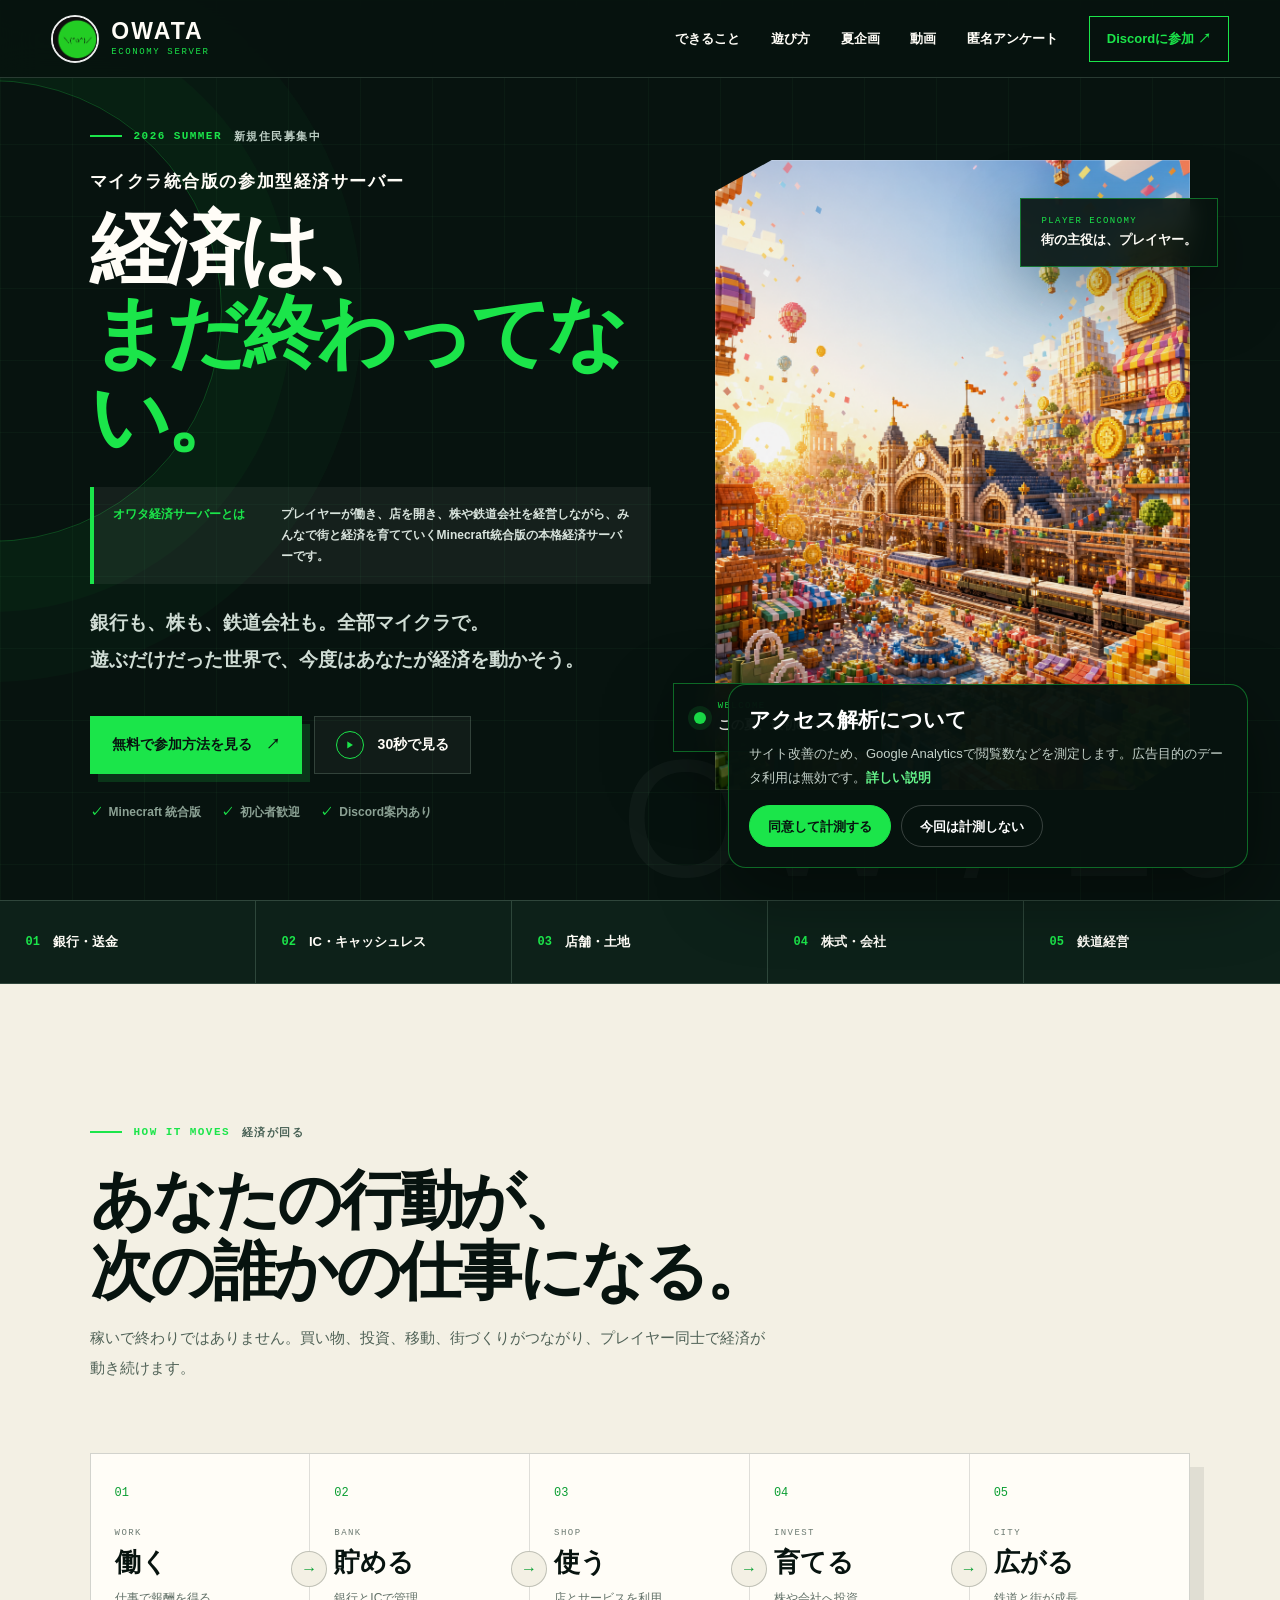
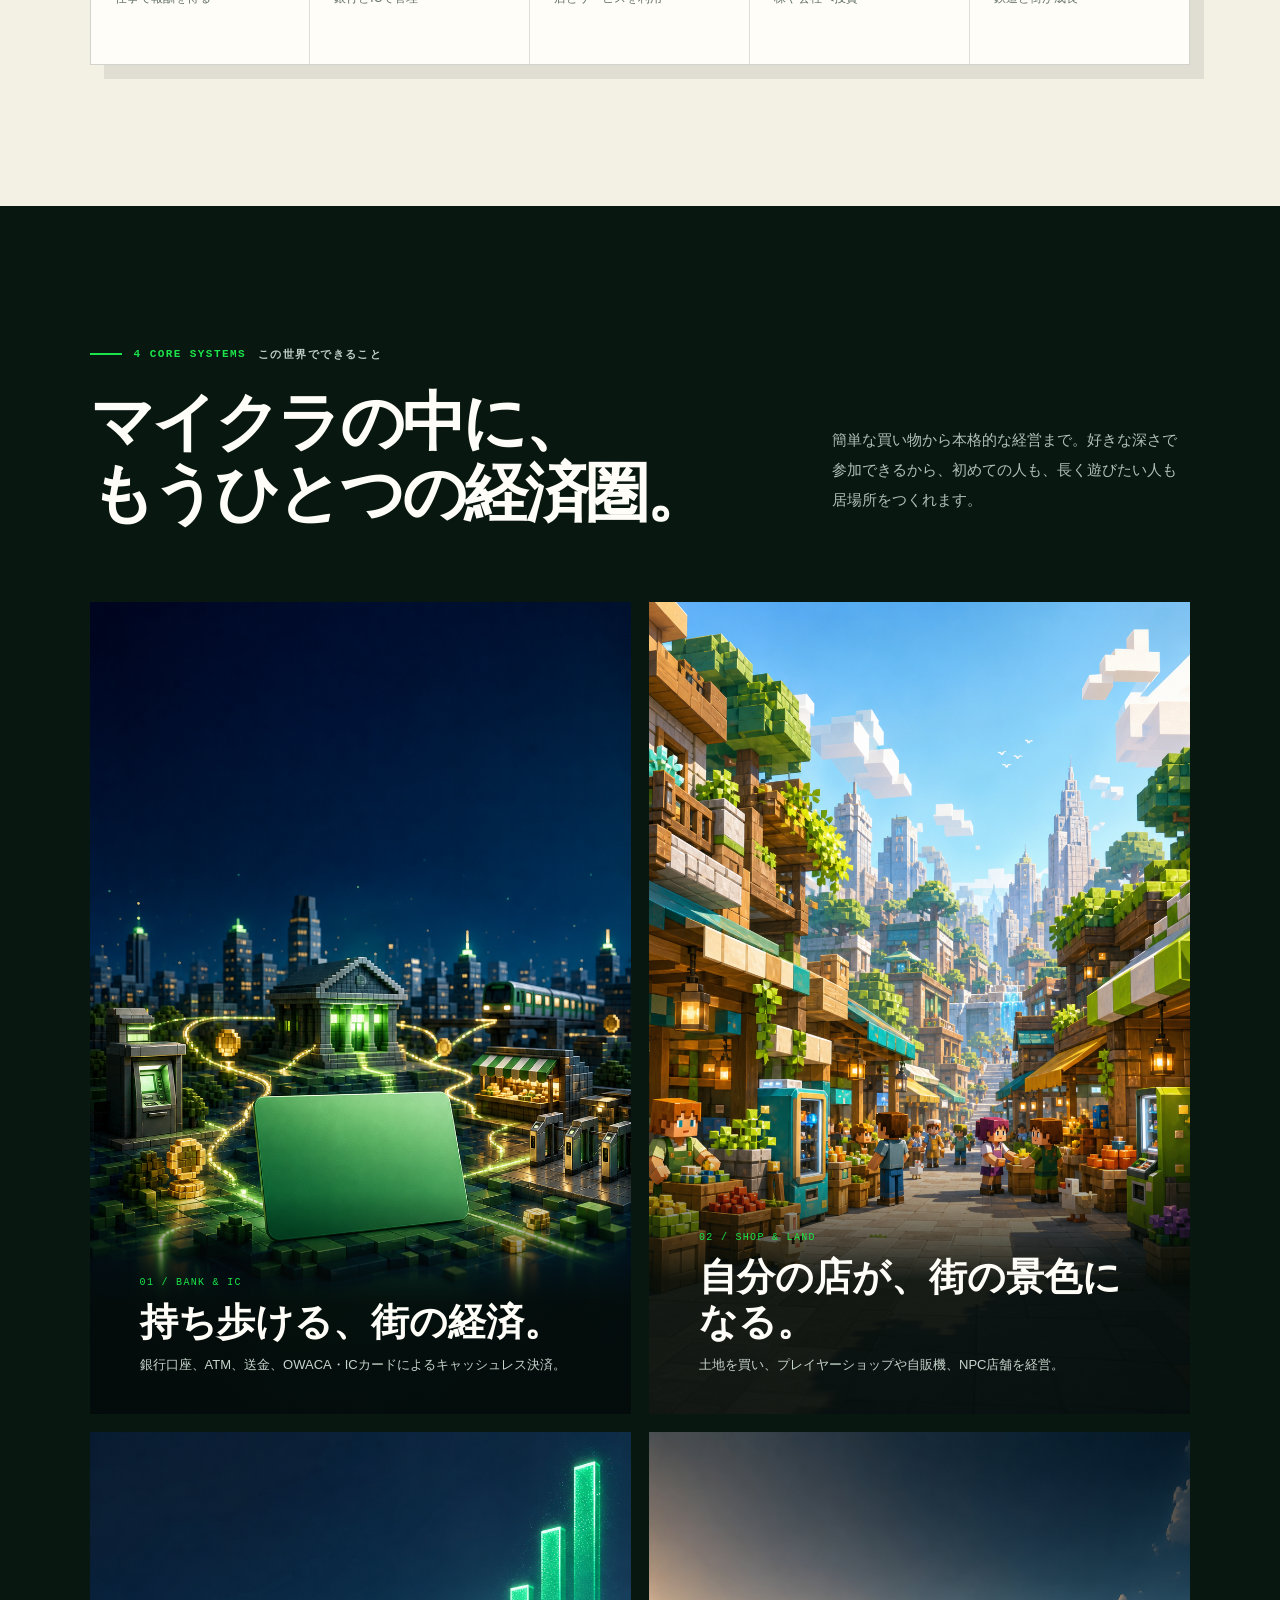
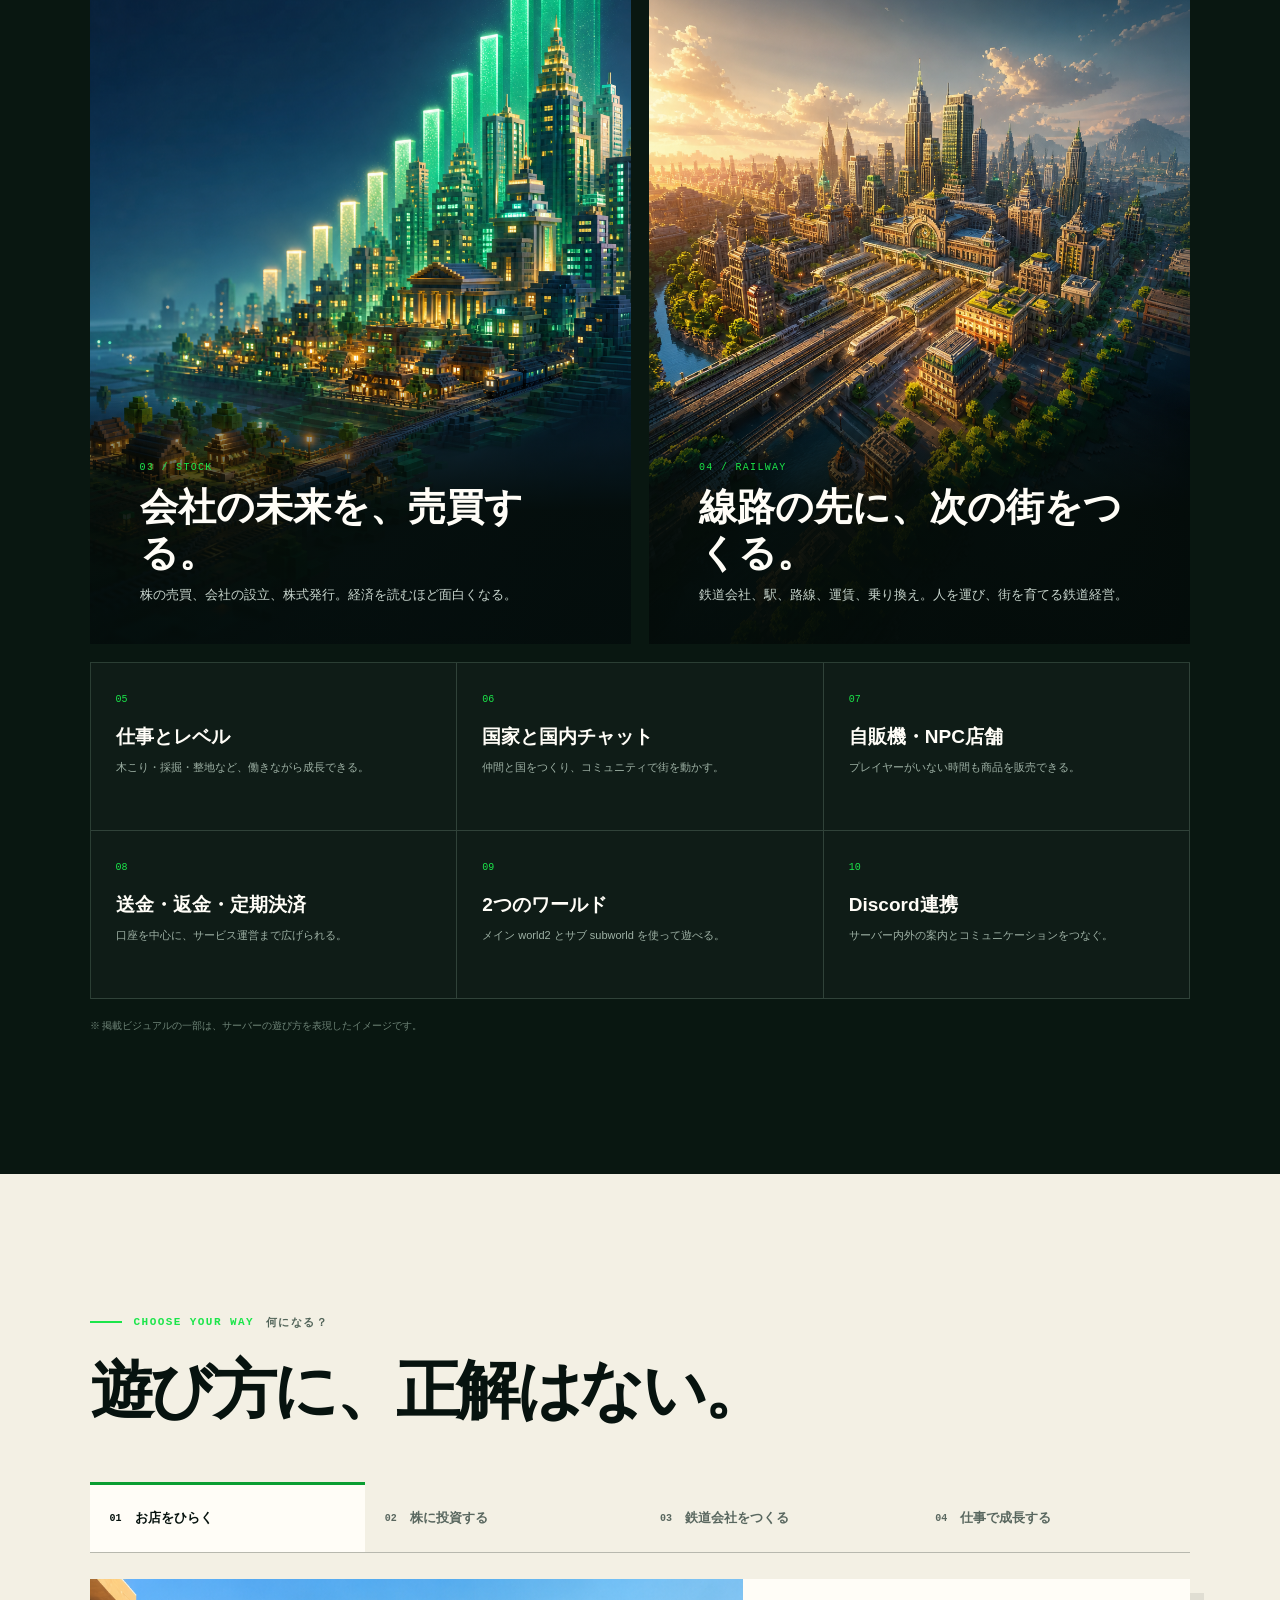
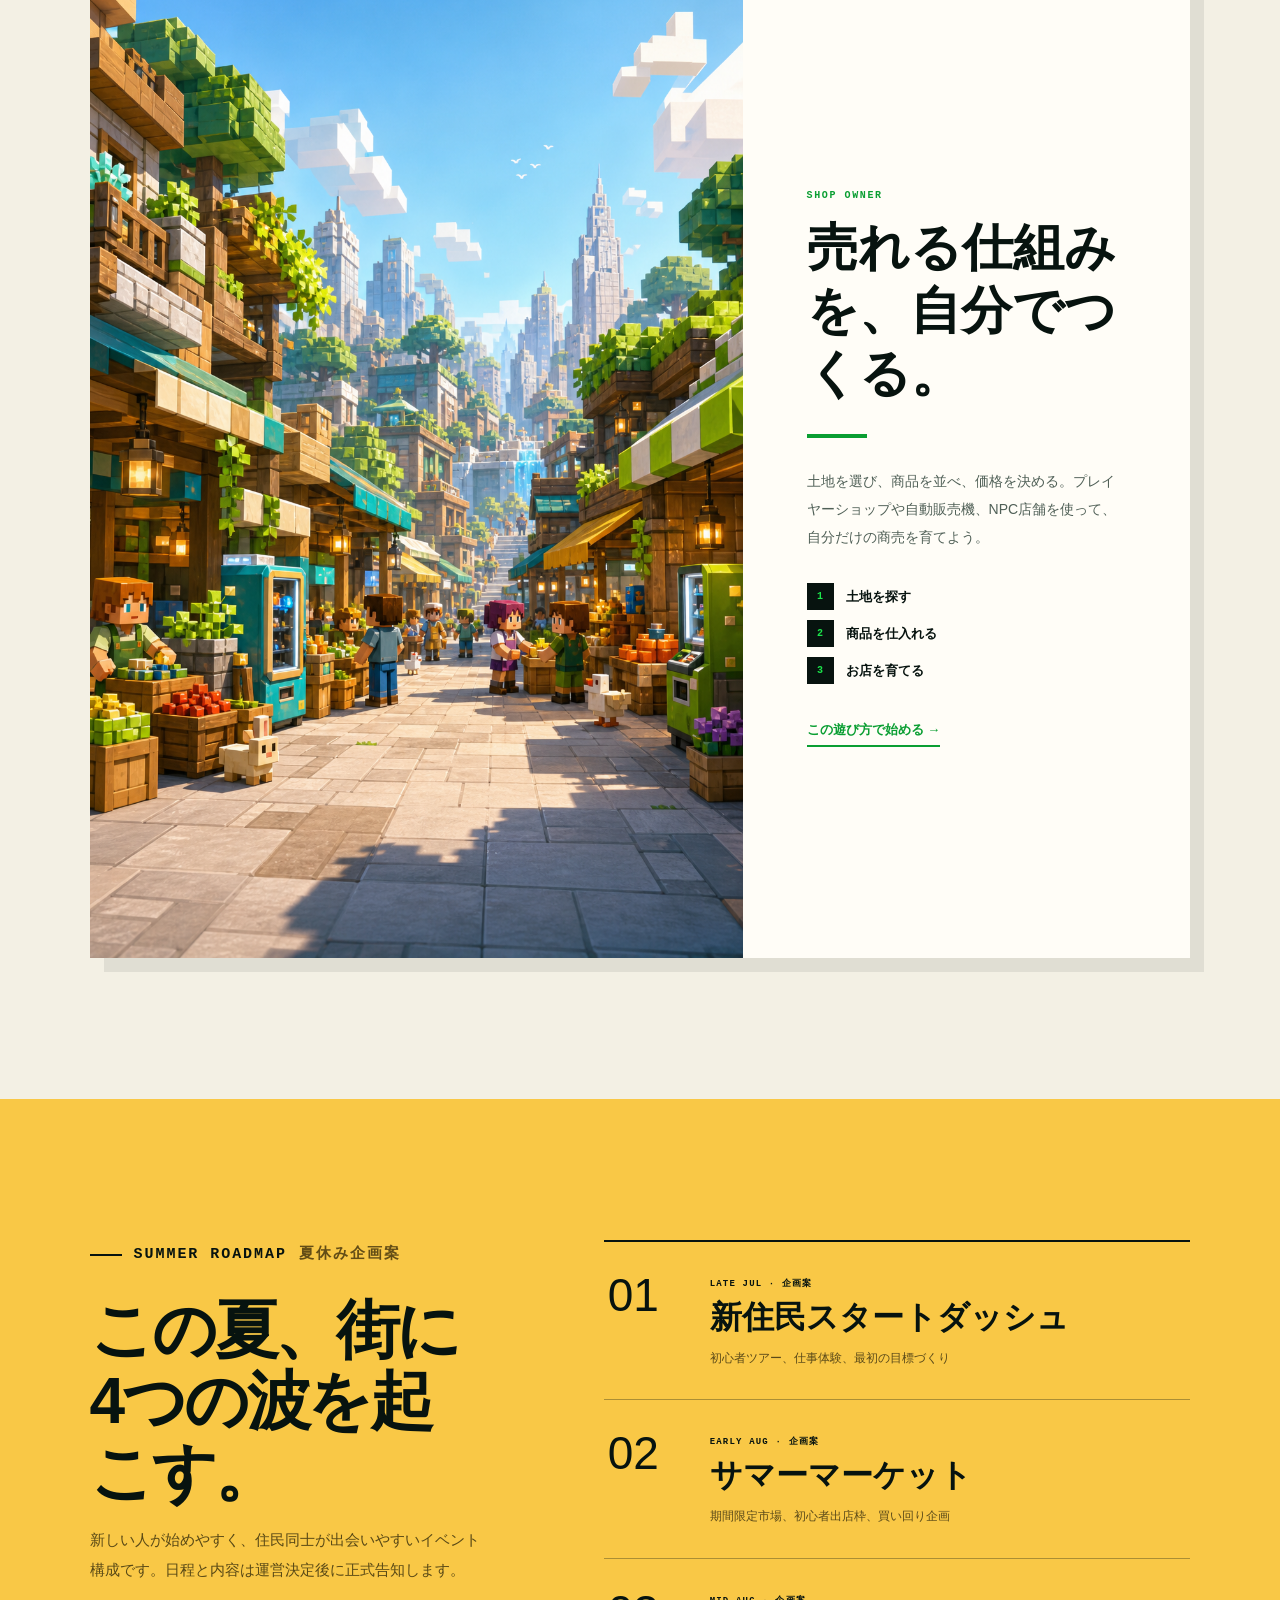
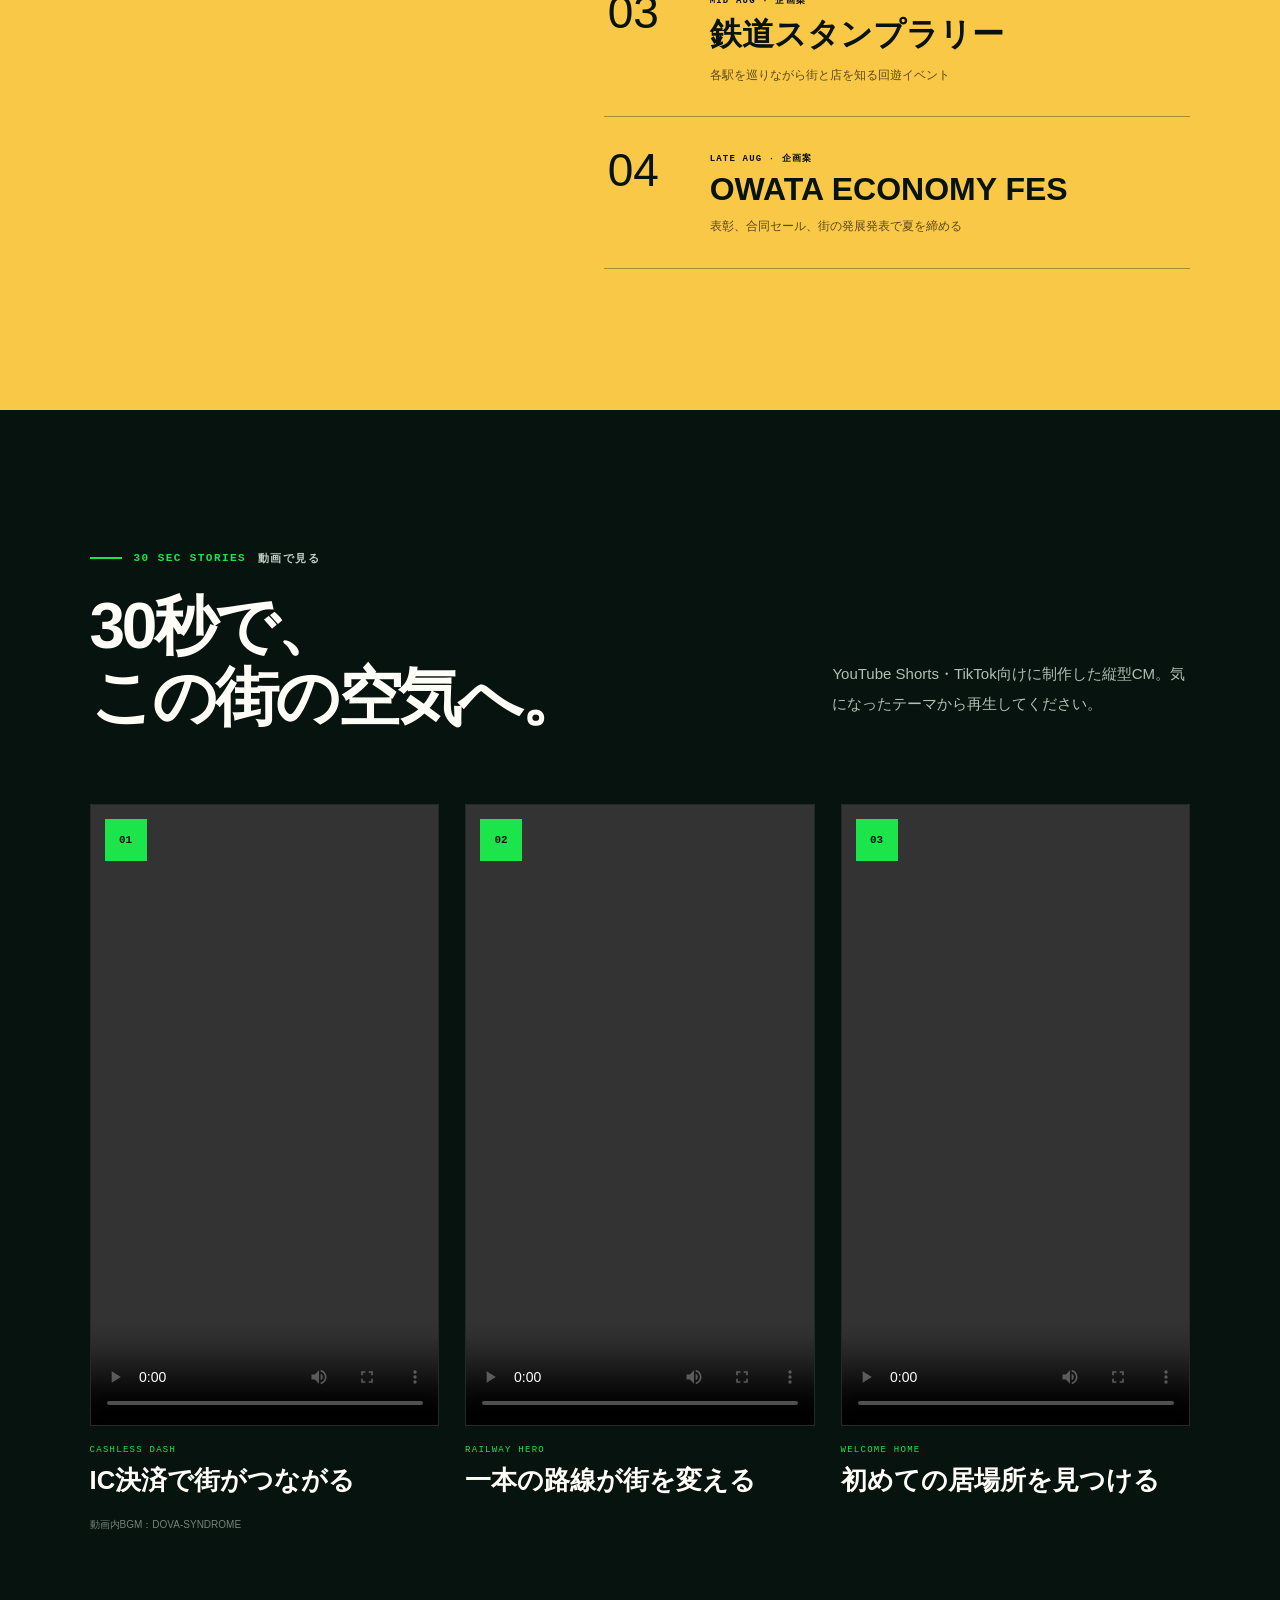
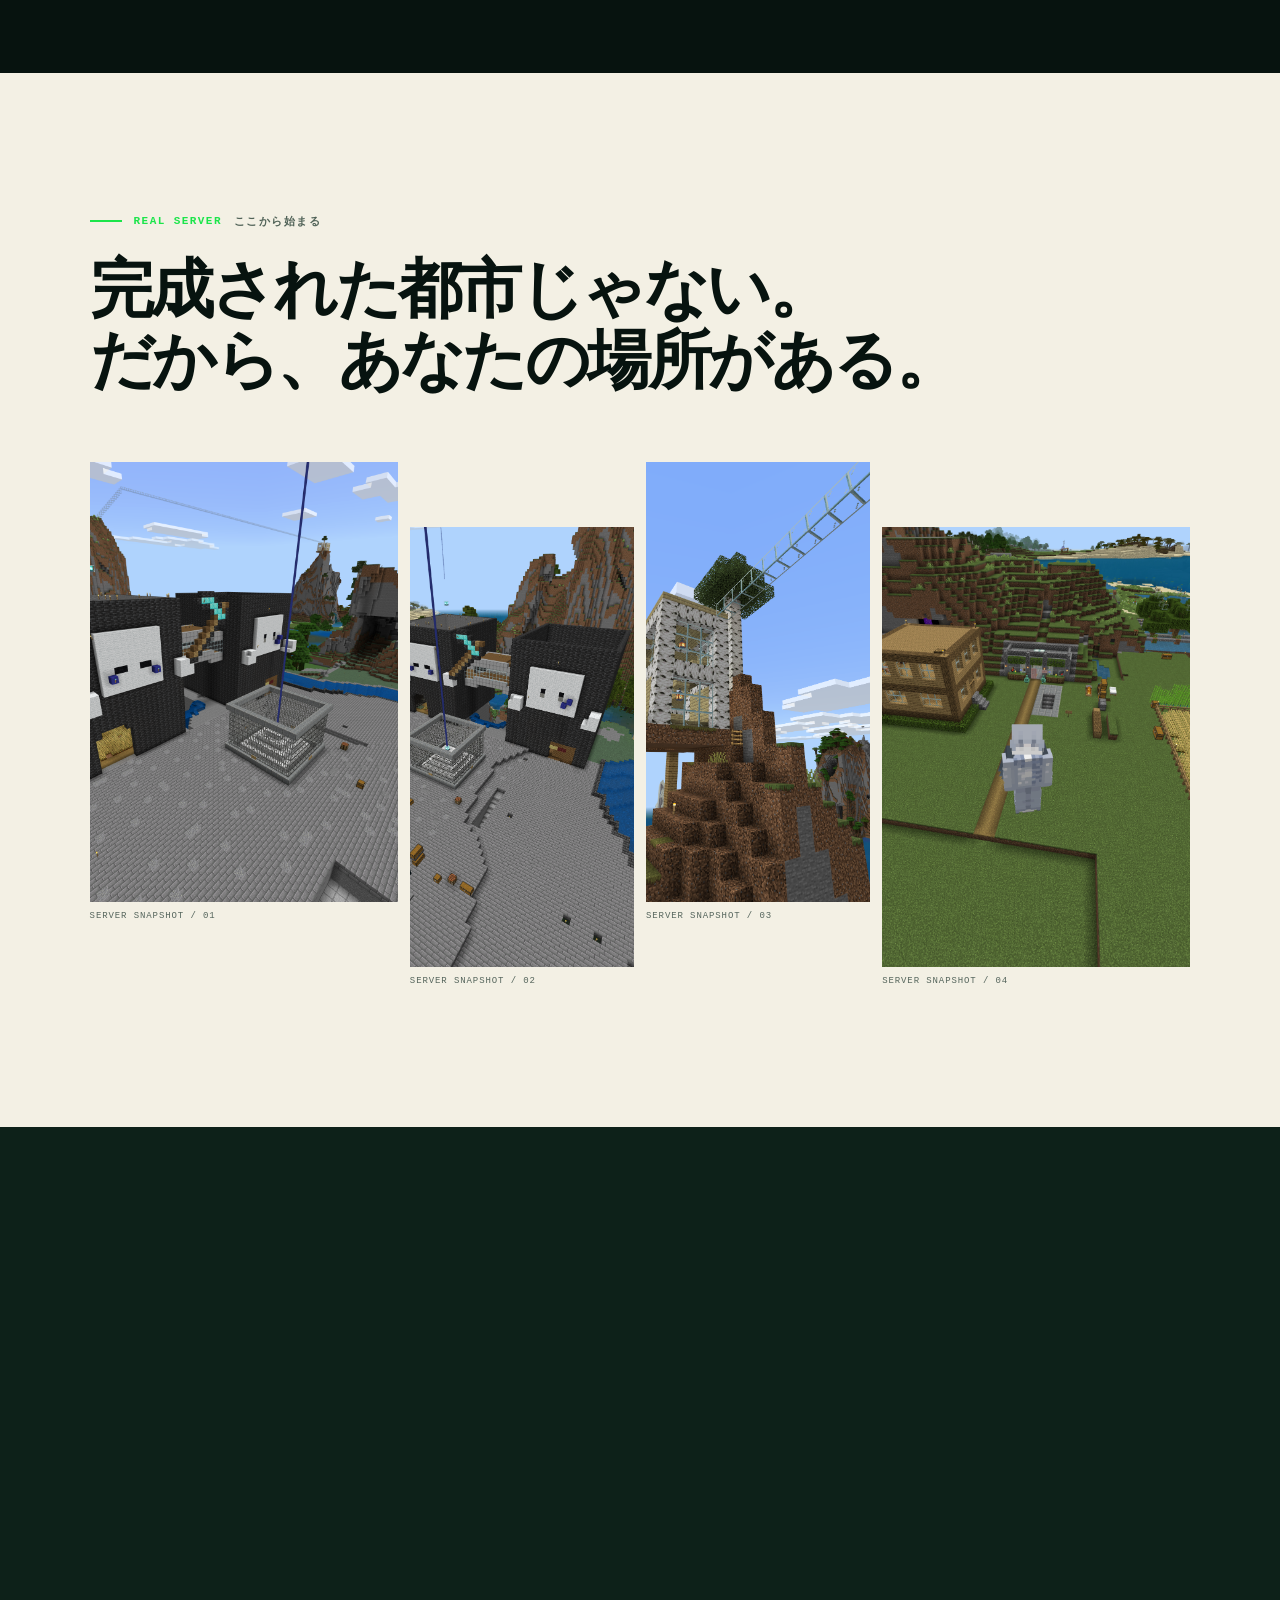
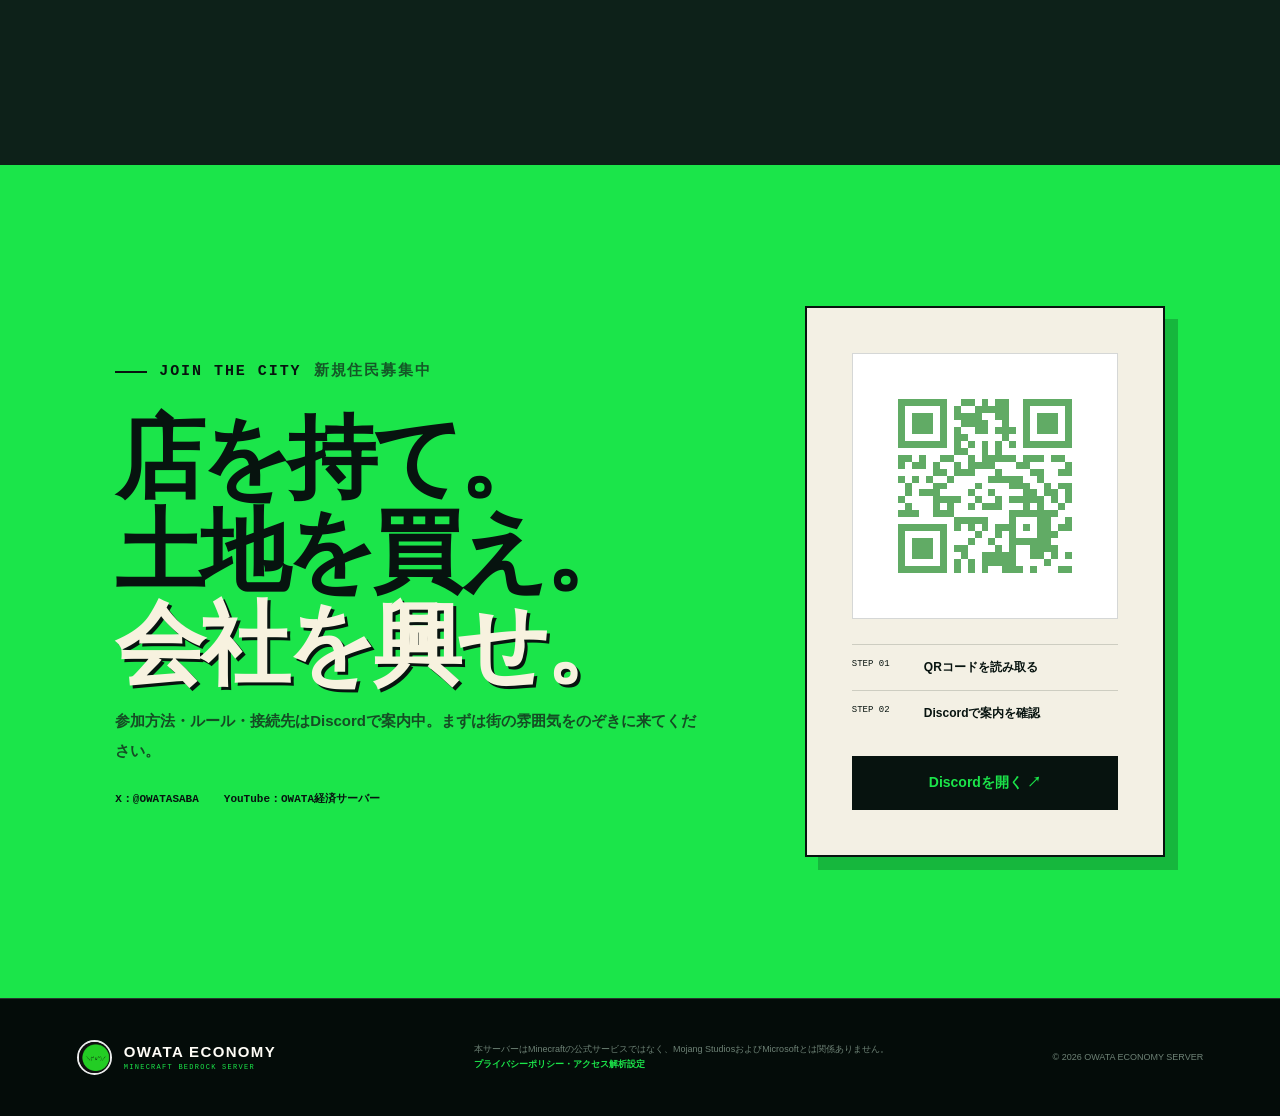
==== commit 934aecb2: "Add privacy-first GA4 and improve search title" ====
--- a/index.html
+++ b/index.html
@@ -3,26 +3,28 @@
 <head>
   <meta charset="utf-8">
   <meta name="viewport" content="width=device-width, initial-scale=1">
-  <meta name="description" content="初見さん歓迎・参加型。銀行、IC決済、店舗経営、株式、鉄道会社など、本格経済と街づくりを楽しめるMinecraft統合版サーバー。Switchからも参加できます。">
+  <meta name="google-site-verification" content="z-_a4Vfsomlkv_poTj3DsT4Fts0fs_YPRUOk0M1_2XQ">
+  <meta name="description" content="初見さん歓迎のマイクラ統合版・参加型経済サーバー。銀行、IC決済、店舗経営、株式、鉄道会社など、本格経済と街づくりを楽しめます。Switchからも参加OK。">
   <meta name="robots" content="index, follow, max-image-preview:large, max-video-preview:-1">
   <link rel="canonical" href="https://sirokun1265.github.io/owata-economy-server-site/">
   <meta property="og:type" content="website">
   <meta property="og:locale" content="ja_JP">
   <meta property="og:site_name" content="オワタ経済サーバー">
-  <meta property="og:title" content="Minecraft統合版・Switch参加OK｜オワタ経済サーバー">
+  <meta property="og:title" content="マイクラ統合版 経済サーバー｜Switch参加OK・オワタ経済サーバー">
   <meta property="og:description" content="初見さん歓迎の参加型経済サーバー。お店、会社、株、鉄道、銀行を楽しもう。">
   <meta property="og:url" content="https://sirokun1265.github.io/owata-economy-server-site/">
   <meta property="og:image" content="https://sirokun1265.github.io/owata-economy-server-site/public/media/summer-festival.png">
   <meta name="twitter:card" content="summary_large_image">
-  <meta name="twitter:title" content="Minecraft統合版・Switch参加OK｜オワタ経済サーバー">
+  <meta name="twitter:title" content="マイクラ統合版 経済サーバー｜Switch参加OK・オワタ経済サーバー">
   <meta name="twitter:description" content="初見さん歓迎の参加型経済サーバー。お店、会社、株、鉄道、銀行を楽しもう。">
   <meta name="twitter:image" content="https://sirokun1265.github.io/owata-economy-server-site/public/media/summer-festival.png">
-  <title>Minecraft統合版・Switch参加OK｜オワタ経済サーバー</title>
+  <title>マイクラ統合版 経済サーバー｜Switch参加OK・オワタ経済サーバー</title>
   <script type="application/ld+json">
   {
     "@context": "https://schema.org",
     "@type": "WebSite",
     "name": "オワタ経済サーバー",
+    "alternateName": "マイクラ統合版 経済サーバー",
     "url": "https://sirokun1265.github.io/owata-economy-server-site/",
     "description": "初見さん歓迎の参加型Minecraft統合版経済サーバー。Switchからも参加できます。",
     "inLanguage": "ja"
@@ -30,6 +32,8 @@
   </script>
   <link rel="icon" href="./public/media/owata-logo.png">
   <link rel="stylesheet" href="./site.css">
+  <link rel="stylesheet" href="./analytics.css">
+  <script src="./analytics.js" data-privacy-url="./privacy.html" defer></script>
   <script src="./site.js" defer></script>
 </head>
 <body>
@@ -49,7 +53,7 @@
   <section class="hero" id="top">
     <div class="hero-copy" data-reveal>
       <p class="section-kicker"><span>2026 SUMMER</span> 新規住民募集中</p>
-      <h1>経済は、<br><em>まだ終わってない。</em></h1>
+      <h1><span class="hero-search-title">マイクラ統合版の参加型経済サーバー</span>経済は、<br><em>まだ終わってない。</em></h1>
       <div class="hero-about">
         <b>オワタ経済サーバーとは</b>
         <p>プレイヤーが働き、店を開き、株や鉄道会社を経営しながら、みんなで街と経済を育てていくMinecraft統合版の本格経済サーバーです。</p>
@@ -169,7 +173,7 @@
     <div class="qr-panel" data-reveal><div class="qr-frame"><img src="./public/media/discord-qr.png" alt="オワタ経済サーバー Discord招待QRコード"></div><div><small>STEP 01</small><b>QRコードを読み取る</b></div><div><small>STEP 02</small><b>Discordで案内を確認</b></div><a class="button button-primary" href="https://discord.gg/bMy8D8w9N5" target="_blank" rel="noreferrer">Discordを開く ↗</a></div>
   </section>
 
-  <footer class="site-footer"><div class="brand footer-brand"><img src="./public/media/owata-logo.png" alt=""><span><b>OWATA ECONOMY</b><small>MINECRAFT BEDROCK SERVER</small></span></div><p>本サーバーはMinecraftの公式サービスではなく、Mojang StudiosおよびMicrosoftとは関係ありません。</p><span>© 2026 OWATA ECONOMY SERVER</span></footer>
+  <footer class="site-footer"><div class="brand footer-brand"><img src="./public/media/owata-logo.png" alt=""><span><b>OWATA ECONOMY</b><small>MINECRAFT BEDROCK SERVER</small></span></div><p>本サーバーはMinecraftの公式サービスではなく、Mojang StudiosおよびMicrosoftとは関係ありません。<br><a href="./privacy.html">プライバシーポリシー・アクセス解析設定</a></p><span>© 2026 OWATA ECONOMY SERVER</span></footer>
 
   <div class="video-modal" role="dialog" aria-modal="true" aria-label="紹介動画" hidden><button type="button" data-video-close aria-label="動画を閉じる">閉じる ×</button><video controls playsinline><source src="./public/media/cm-welcome.mp4" type="video/mp4"></video></div>
 </main>
--- a/site.css
+++ b/site.css
@@ -230,6 +230,15 @@
   line-height: 1.06;
 }
 
+.hero-search-title {
+  display: block;
+  margin-bottom: 12px;
+  color: var(--white);
+  font-size: clamp(14px, 1.35vw, 19px);
+  line-height: 1.5;
+  letter-spacing: 0.09em;
+}
+
 .hero h1 em {
   color: var(--green);
   font-style: normal;
@@ -1160,6 +1169,12 @@
 
 .footer-brand small {
   font-size: 7px;
+}
+
+.site-footer a {
+  color: var(--green);
+  font-weight: 800;
+  text-underline-offset: 3px;
 }
 
 .video-modal {
--- a/analytics.css
+++ b/analytics.css
@@ -0,0 +1,89 @@
+.analytics-consent {
+  position: fixed;
+  right: clamp(12px, 3vw, 32px);
+  bottom: clamp(12px, 3vw, 32px);
+  z-index: 9999;
+  width: min(520px, calc(100vw - 24px));
+  padding: 20px;
+  border: 1px solid rgba(27, 229, 74, .42);
+  border-radius: 18px;
+  background: rgba(7, 19, 15, .97);
+  box-shadow: 0 24px 70px rgba(0, 0, 0, .42);
+  color: #fff;
+  font-family: "Yu Gothic UI", "Hiragino Kaku Gothic ProN", Meiryo, sans-serif;
+}
+
+.analytics-consent h2 {
+  margin: 0 0 8px;
+  color: #fff;
+  font-size: clamp(17px, 2.4vw, 21px);
+  line-height: 1.4;
+}
+
+.analytics-consent p {
+  margin: 0;
+  color: #c5d2ca;
+  font-size: 13px;
+  line-height: 1.8;
+}
+
+.analytics-consent a {
+  color: #65f48a;
+  font-weight: 700;
+  text-underline-offset: 3px;
+}
+
+.analytics-consent__actions {
+  display: flex;
+  flex-wrap: wrap;
+  gap: 10px;
+  margin-top: 16px;
+}
+
+.analytics-consent button {
+  min-height: 42px;
+  padding: 10px 18px;
+  border: 1px solid rgba(255, 255, 255, .2);
+  border-radius: 999px;
+  background: transparent;
+  color: #fff;
+  cursor: pointer;
+  font: 800 13px/1 "Yu Gothic UI", "Hiragino Kaku Gothic ProN", Meiryo, sans-serif;
+}
+
+.analytics-consent button[data-analytics-accept] {
+  border-color: #1be54a;
+  background: #1be54a;
+  color: #07130f;
+}
+
+.analytics-consent button:focus-visible,
+.analytics-settings-button:focus-visible {
+  outline: 3px solid #ffdf3b;
+  outline-offset: 3px;
+}
+
+.analytics-settings-button {
+  padding: 10px 18px;
+  border: 1px solid #1be54a;
+  border-radius: 999px;
+  background: #1be54a;
+  color: #07130f;
+  cursor: pointer;
+  font: 800 14px/1 "Yu Gothic UI", "Hiragino Kaku Gothic ProN", Meiryo, sans-serif;
+}
+
+@media (max-width: 560px) {
+  .analytics-consent { padding: 17px; border-radius: 15px; }
+  .analytics-consent__actions { display: grid; grid-template-columns: 1fr 1fr; }
+  .analytics-consent button { width: 100%; padding-inline: 10px; }
+}
+
+@media (prefers-reduced-motion: no-preference) {
+  .analytics-consent { animation: analytics-consent-in .38s ease-out both; }
+}
+
+@keyframes analytics-consent-in {
+  from { opacity: 0; transform: translateY(18px); }
+  to { opacity: 1; transform: translateY(0); }
+}
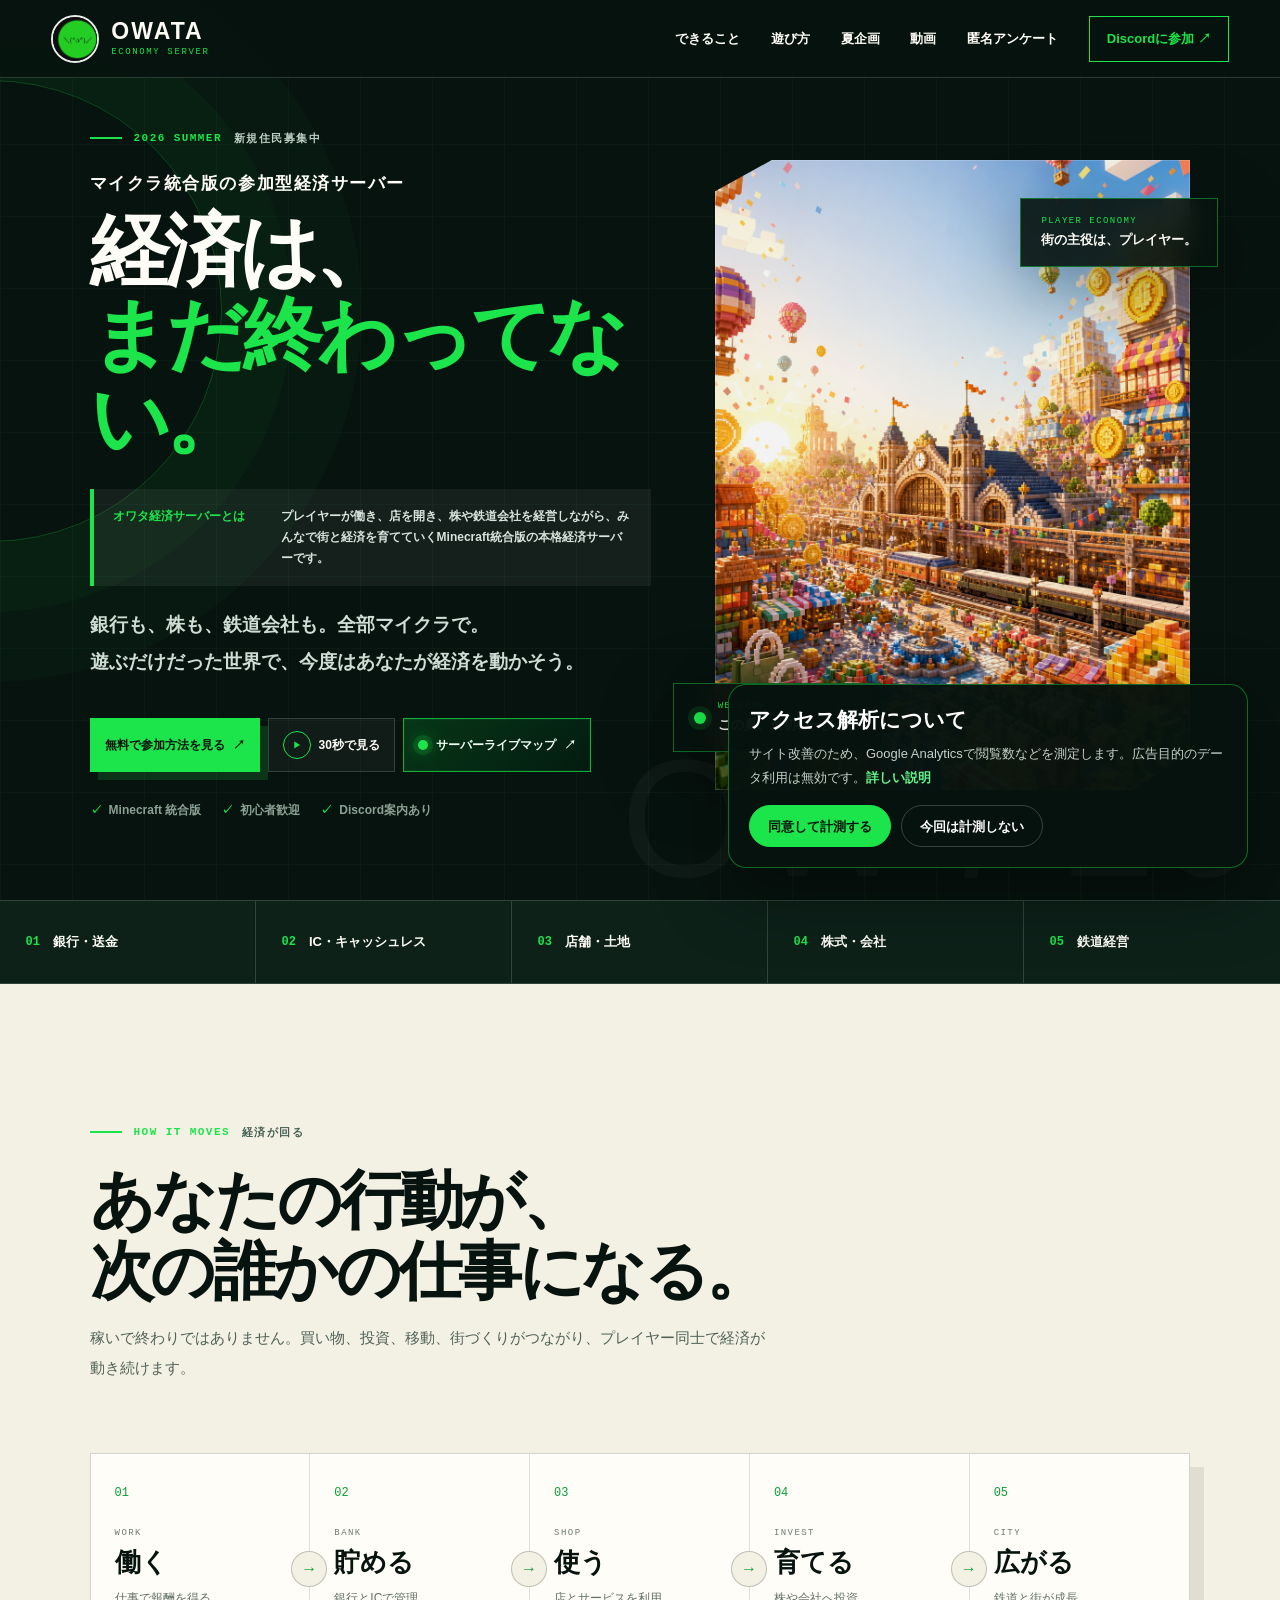
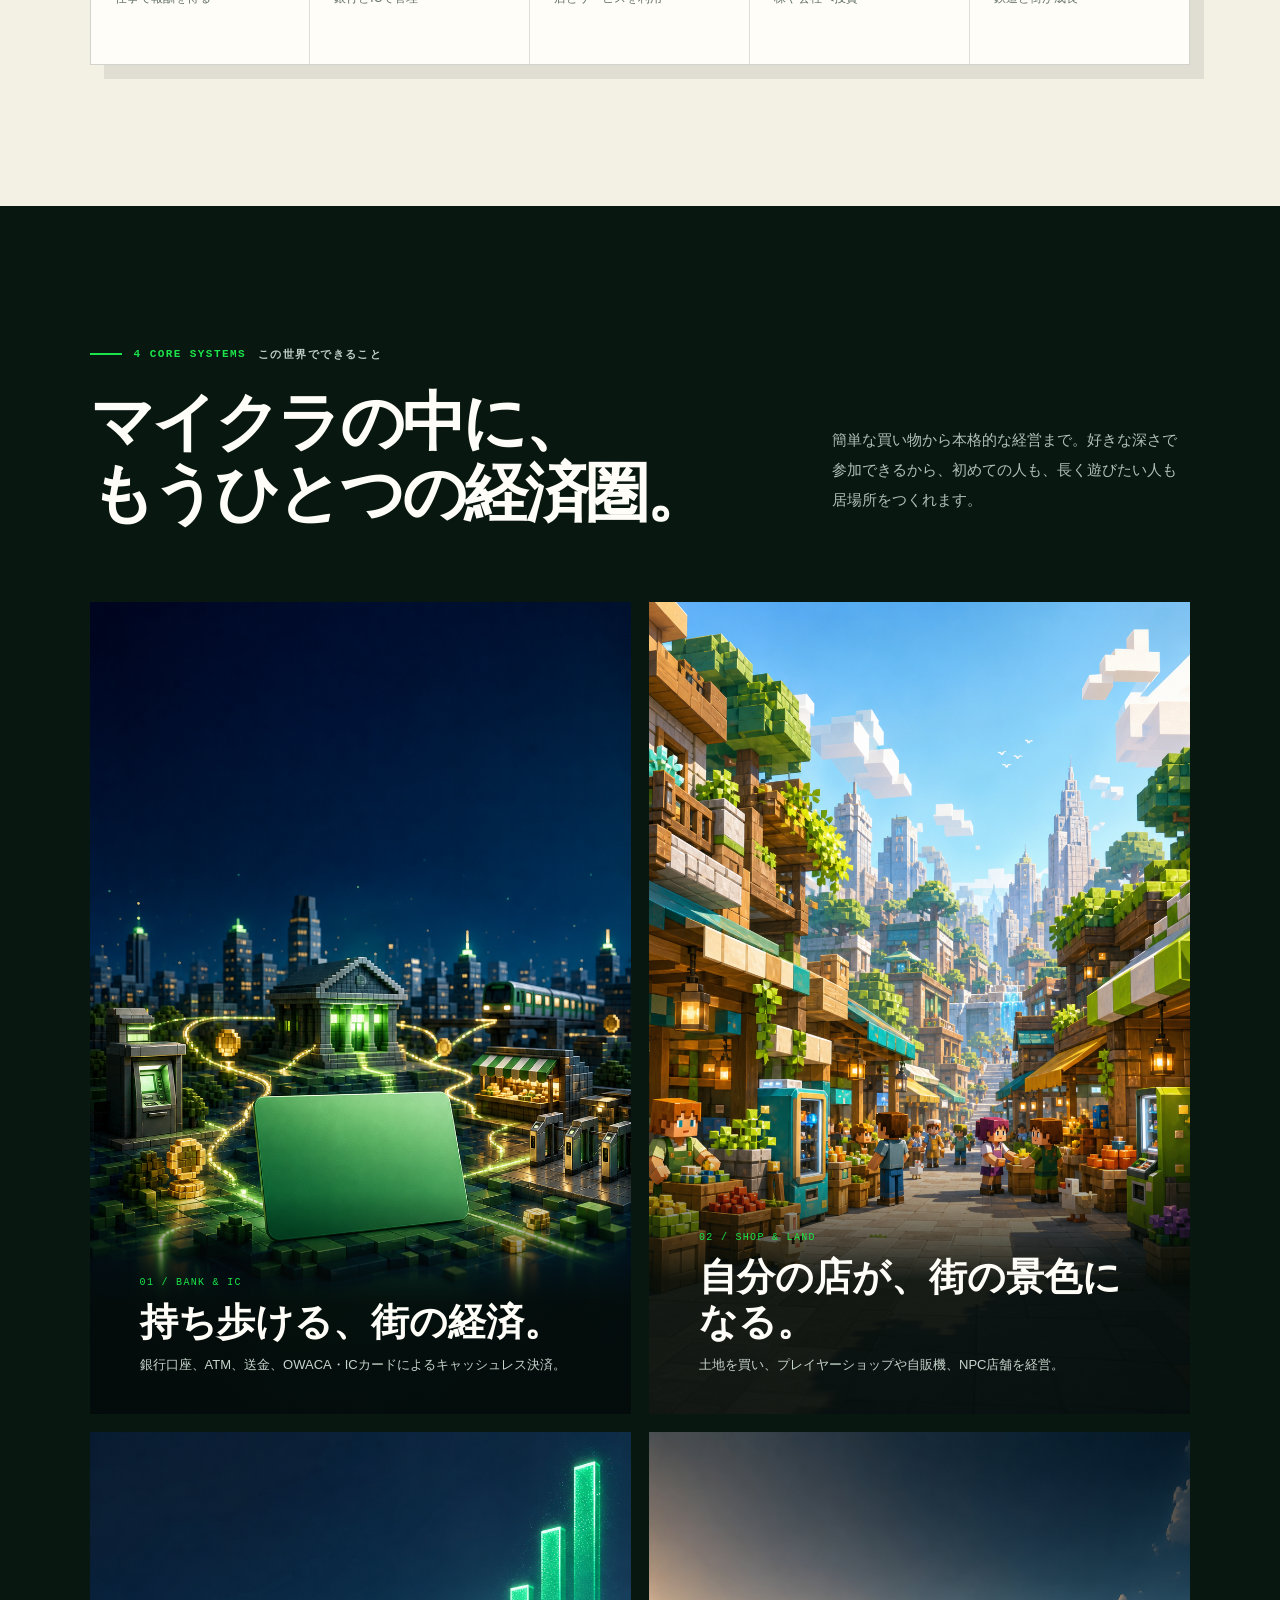
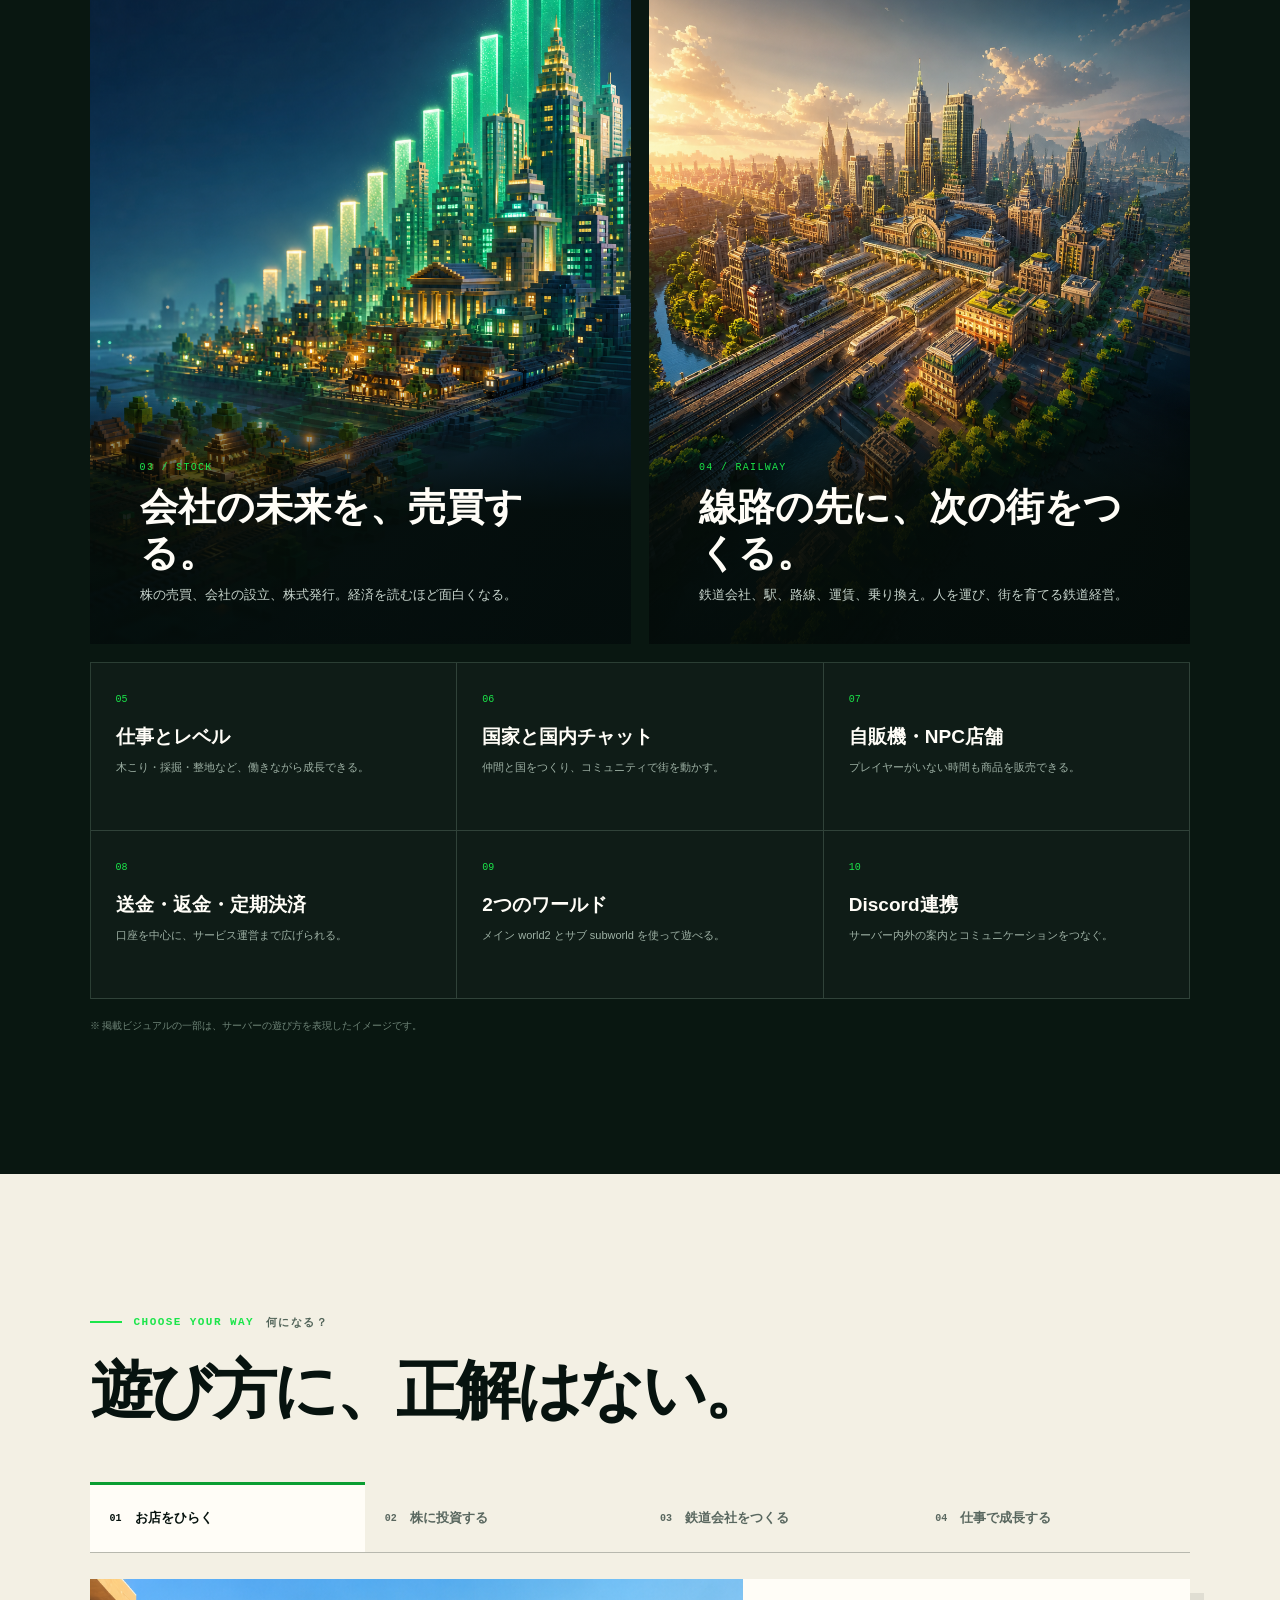
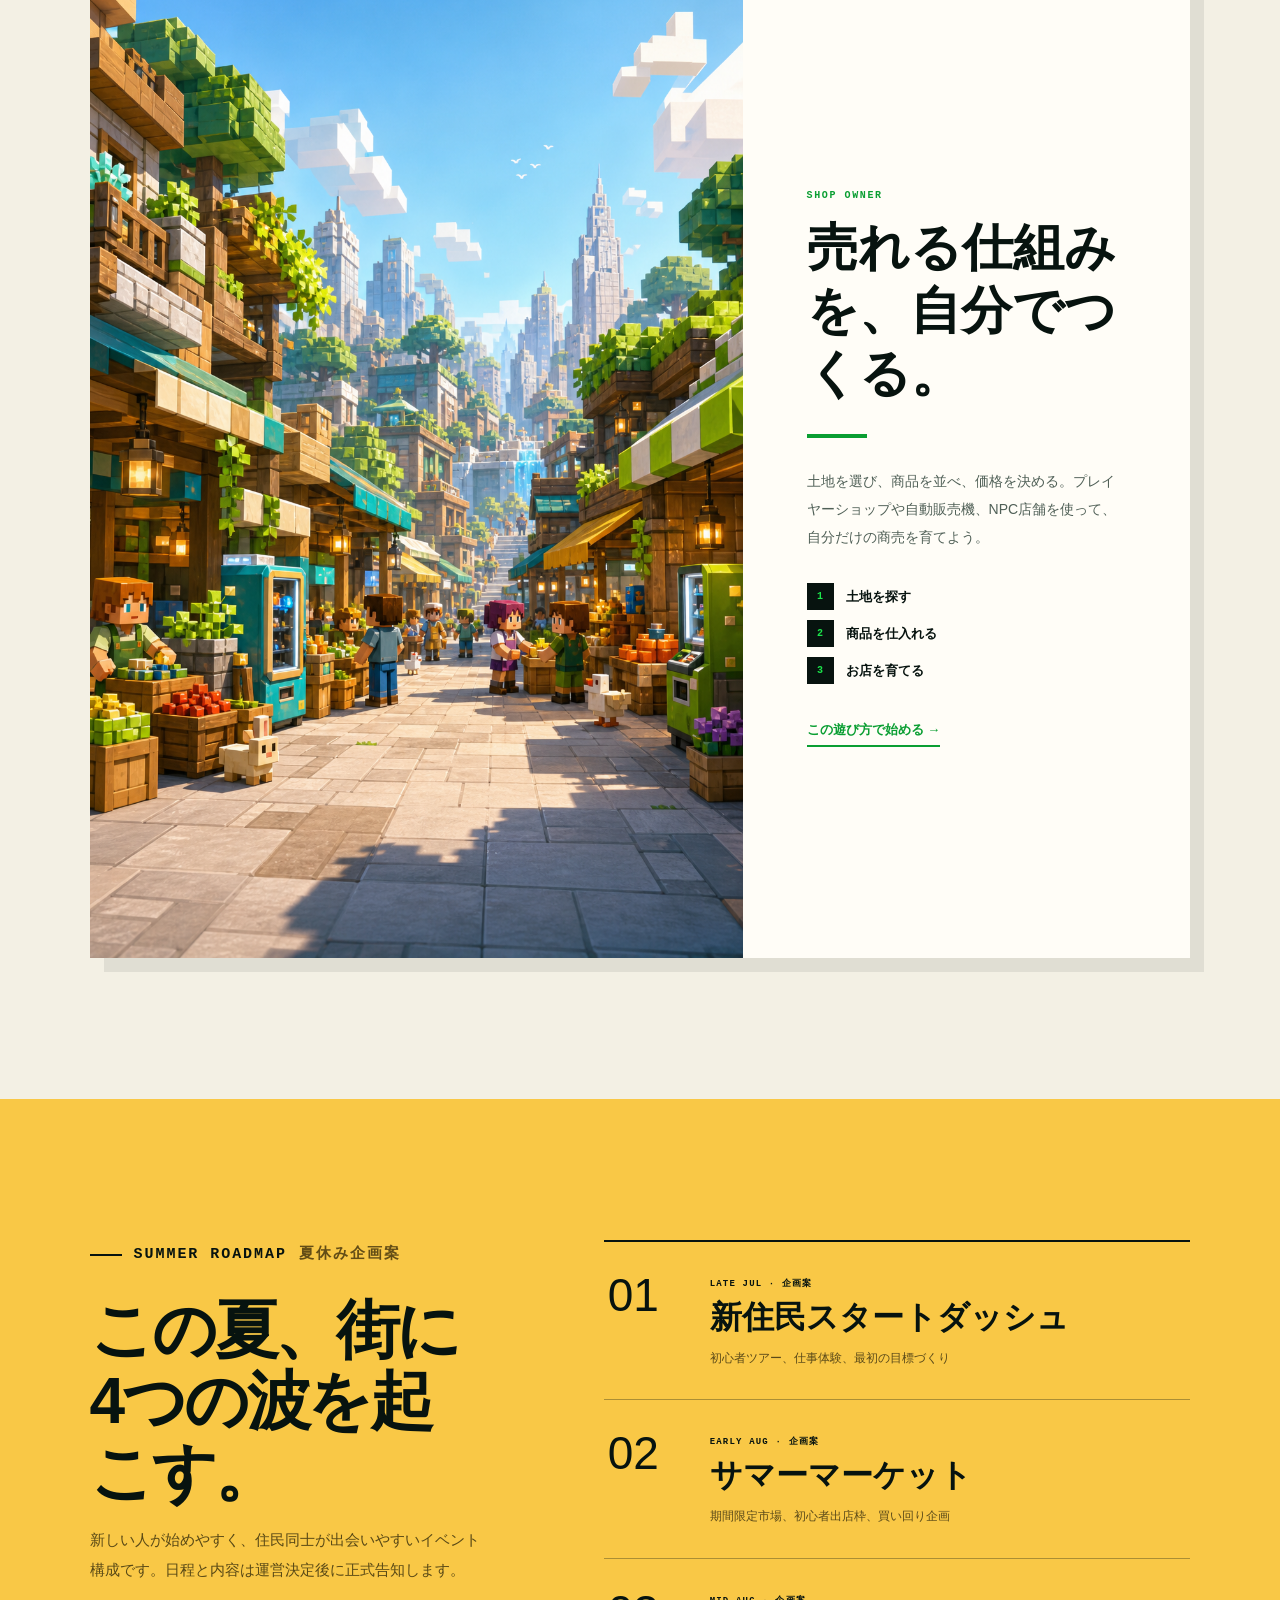
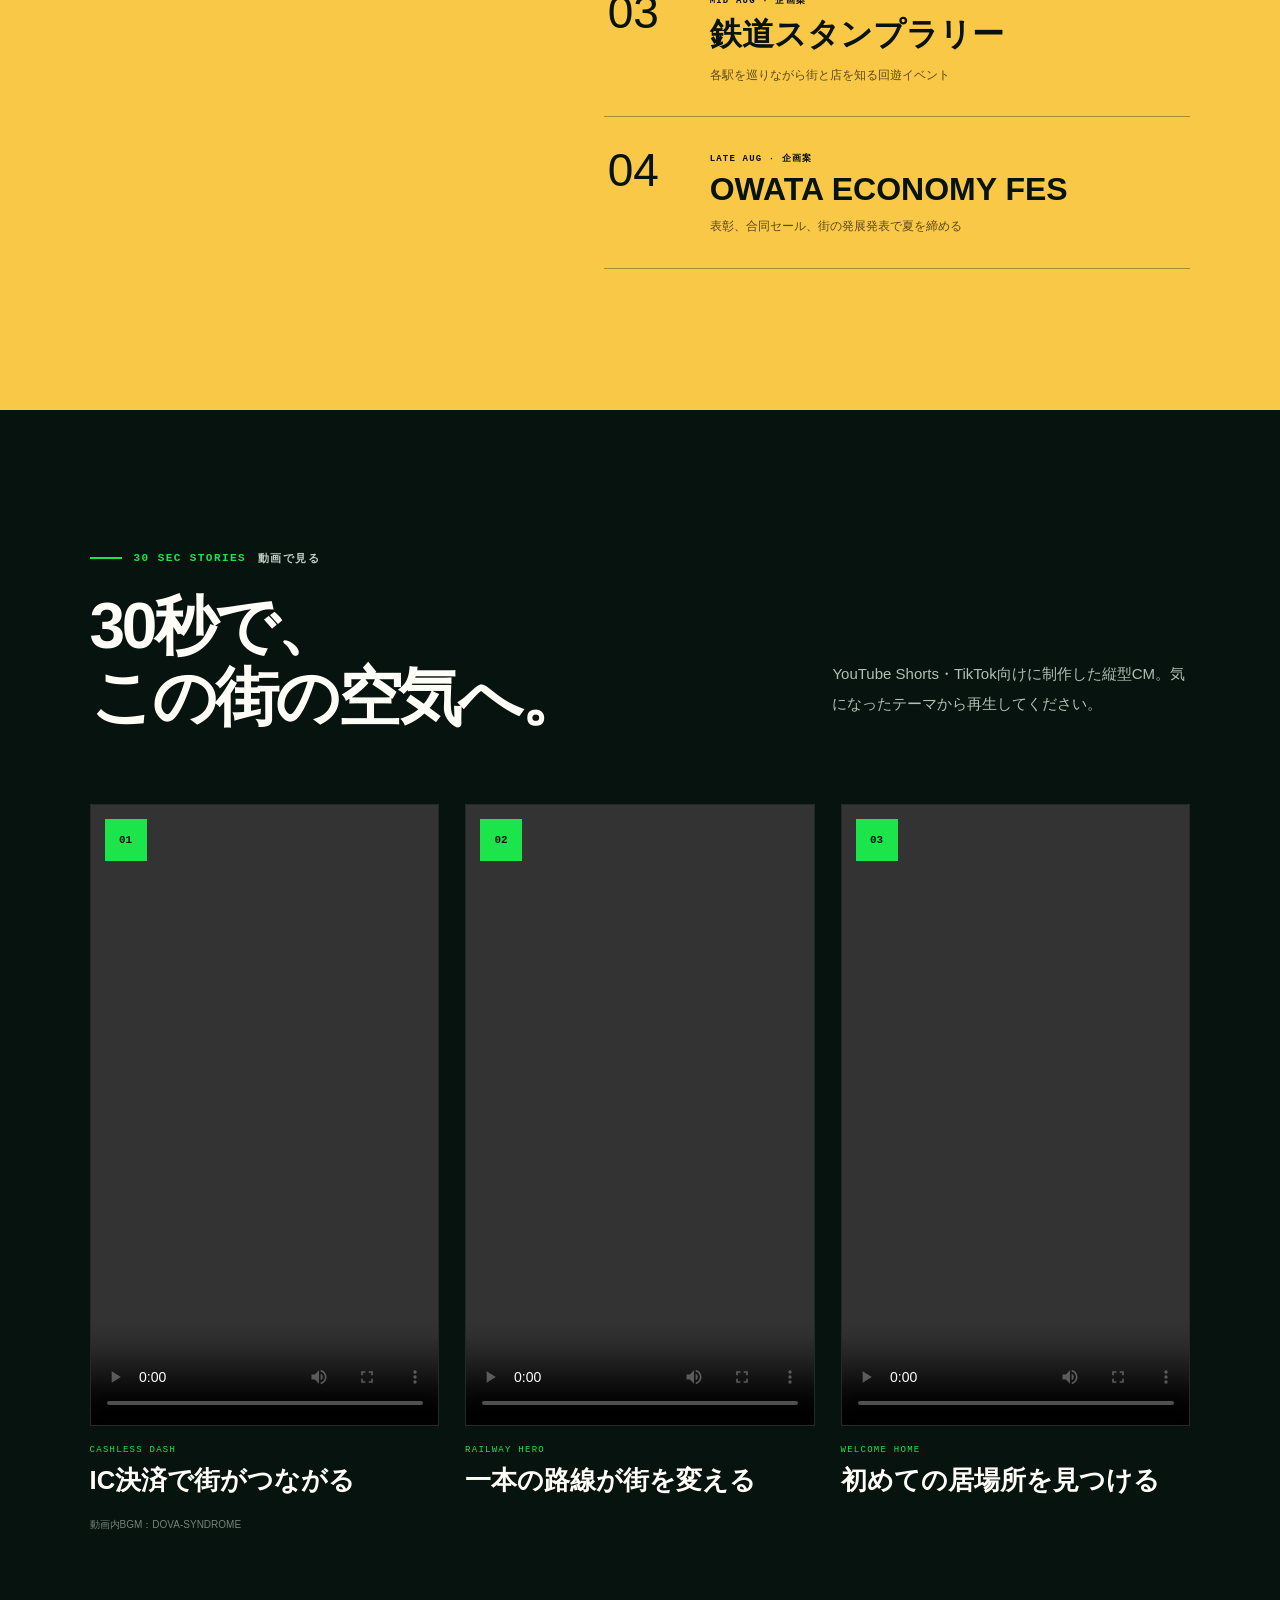
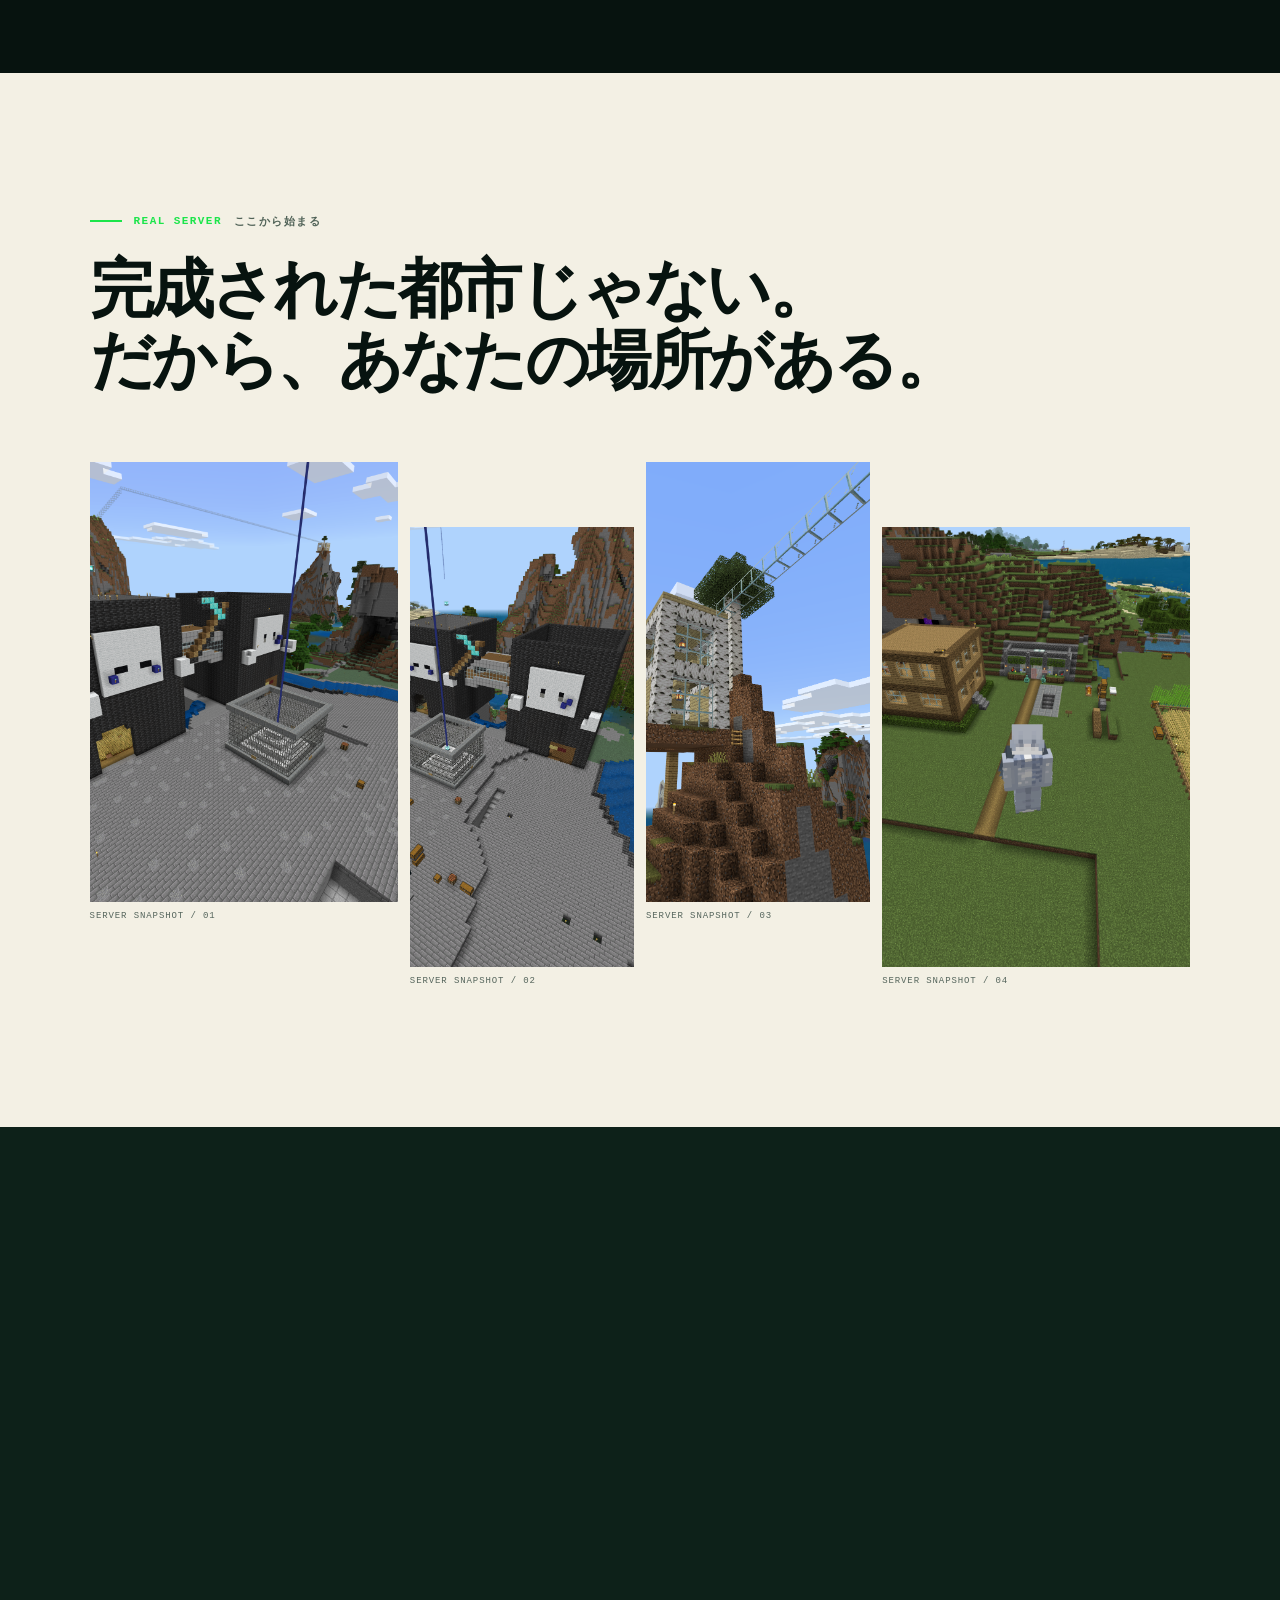
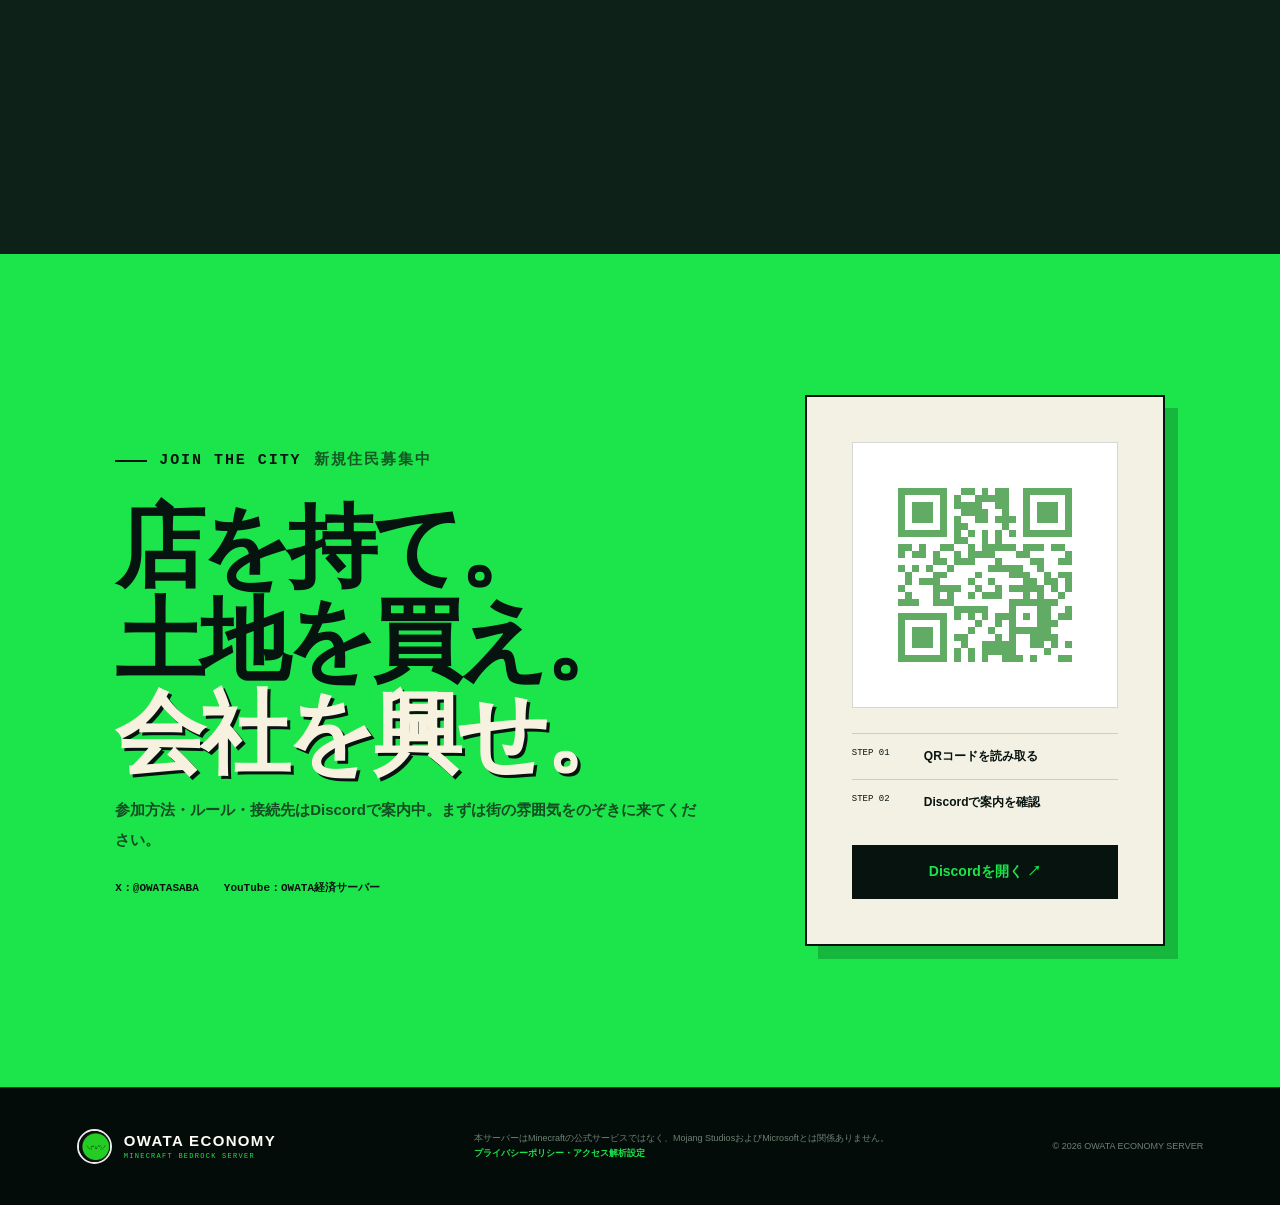
==== commit d81ed303: "Add public server live map" ====
--- a/index.html
+++ b/index.html
@@ -62,6 +62,7 @@
       <div class="hero-actions">
         <a class="button button-primary" href="https://discord.gg/bMy8D8w9N5" target="_blank" rel="noreferrer">無料で参加方法を見る <span>↗</span></a>
         <button class="button button-quiet" type="button" data-video-open><span class="play-dot">▶</span> 30秒で見る</button>
+        <a class="button button-map" href="./live-map/" aria-label="OWATAサーバーライブマップを開く"><span class="live-map-dot" aria-hidden="true"></span>サーバーライブマップ <span>↗</span></a>
       </div>
       <div class="hero-trust"><span>Minecraft 統合版</span><span>初心者歓迎</span><span>Discord案内あり</span></div>
     </div>
@@ -165,6 +166,7 @@
       <details><summary><span>02</span>経済サーバーが初めてでも大丈夫？<i>＋</i></summary><p>もちろん大丈夫です。まず仕事でお金を貯め、銀行やIC決済に触れるところから始められます。</p></details>
       <details><summary><span>03</span>メインとサブ、2つのワールドがあるの？<i>＋</i></summary><p>メインワールド（world2）とサブワールド（subworld）の2つがあります。最新案内は参加時にDiscordで確認してください。</p></details>
       <details><summary><span>04</span>参加方法はどこで確認できますか？<i>＋</i></summary><p>参加方法、ルール、接続先をDiscordにまとめています。QRコードまたは参加ボタンから確認できます。</p></details>
+      <details><summary><span>05</span>今のサーバーの様子を見られますか？<i>＋</i></summary><div class="faq-answer"><p>ライブマップで、読み込み済みの街と現在オンラインのプレイヤー位置を確認できます。サーバー停止中も保存済みの地図は閲覧できます。</p><a class="faq-map-button" href="./live-map/">サーバーライブマップを見る <span>↗</span></a></div></details>
     </div>
   </section>
 
--- a/site.css
+++ b/site.css
@@ -285,8 +285,15 @@
 .hero-actions {
   display: flex;
   flex-wrap: wrap;
-  gap: 12px;
+  gap: 8px;
   margin-top: 38px;
+}
+
+.hero-actions .button {
+  min-height: 52px;
+  gap: 8px;
+  padding: 12px 14px;
+  font-size: 12px;
 }
 
 .button {
@@ -324,6 +331,45 @@
 
 .button-quiet:hover {
   border-color: var(--green);
+}
+
+.button-map {
+  position: relative;
+  overflow: hidden;
+  border-color: rgba(27, 229, 74, 0.7);
+  background:
+    linear-gradient(135deg, rgba(27, 229, 74, 0.17), rgba(27, 229, 74, 0.04)),
+    rgba(2, 20, 14, 0.92);
+  color: #f2fff5;
+  box-shadow: inset 0 0 0 1px rgba(27, 229, 74, 0.08);
+}
+
+.button-map::after {
+  position: absolute;
+  inset: 0;
+  background: linear-gradient(110deg, transparent 20%, rgba(255, 255, 255, 0.11), transparent 80%);
+  content: "";
+  transform: translateX(-120%);
+  transition: transform 500ms ease;
+}
+
+.button-map:hover {
+  border-color: var(--green);
+  background-color: rgba(27, 229, 74, 0.12);
+}
+
+.button-map:hover::after {
+  transform: translateX(120%);
+}
+
+.live-map-dot {
+  position: relative;
+  z-index: 1;
+  width: 10px;
+  height: 10px;
+  border-radius: 50%;
+  background: var(--green);
+  box-shadow: 0 0 0 5px rgba(27, 229, 74, 0.13), 0 0 16px rgba(27, 229, 74, 0.75);
 }
 
 .play-dot {
@@ -1050,6 +1096,35 @@
   line-height: 1.9;
 }
 
+.faq-answer {
+  margin: -7px 40px 28px 57px;
+}
+
+.faq-answer p {
+  margin: 0 0 15px;
+}
+
+.faq-map-button {
+  display: inline-flex;
+  min-height: 48px;
+  align-items: center;
+  justify-content: space-between;
+  gap: 28px;
+  padding: 12px 18px;
+  border: 1px solid var(--green);
+  background: rgba(27, 229, 74, 0.1);
+  color: #f2fff5;
+  font-size: 13px;
+  font-weight: 900;
+  transition: background 180ms ease, color 180ms ease, transform 180ms ease;
+}
+
+.faq-map-button:hover {
+  background: var(--green);
+  color: var(--ink);
+  transform: translateY(-2px);
+}
+
 .join-section {
   display: grid;
   grid-template-columns: minmax(0, 1fr) minmax(360px, 0.6fr);
@@ -1340,6 +1415,9 @@
   .world-gallery img { height: 350px; }
   .faq-list summary { min-height: 78px; grid-template-columns: 32px 1fr 20px; font-size: 13px; }
   .faq-list details p { margin-left: 47px; }
+  .faq-answer { margin-left: 47px; margin-right: 0; }
+  .faq-answer p { margin-left: 0; }
+  .faq-map-button { width: 100%; }
 
   .join-section { padding: 85px 20px; }
   .join-copy h2 { font-size: 52px; }
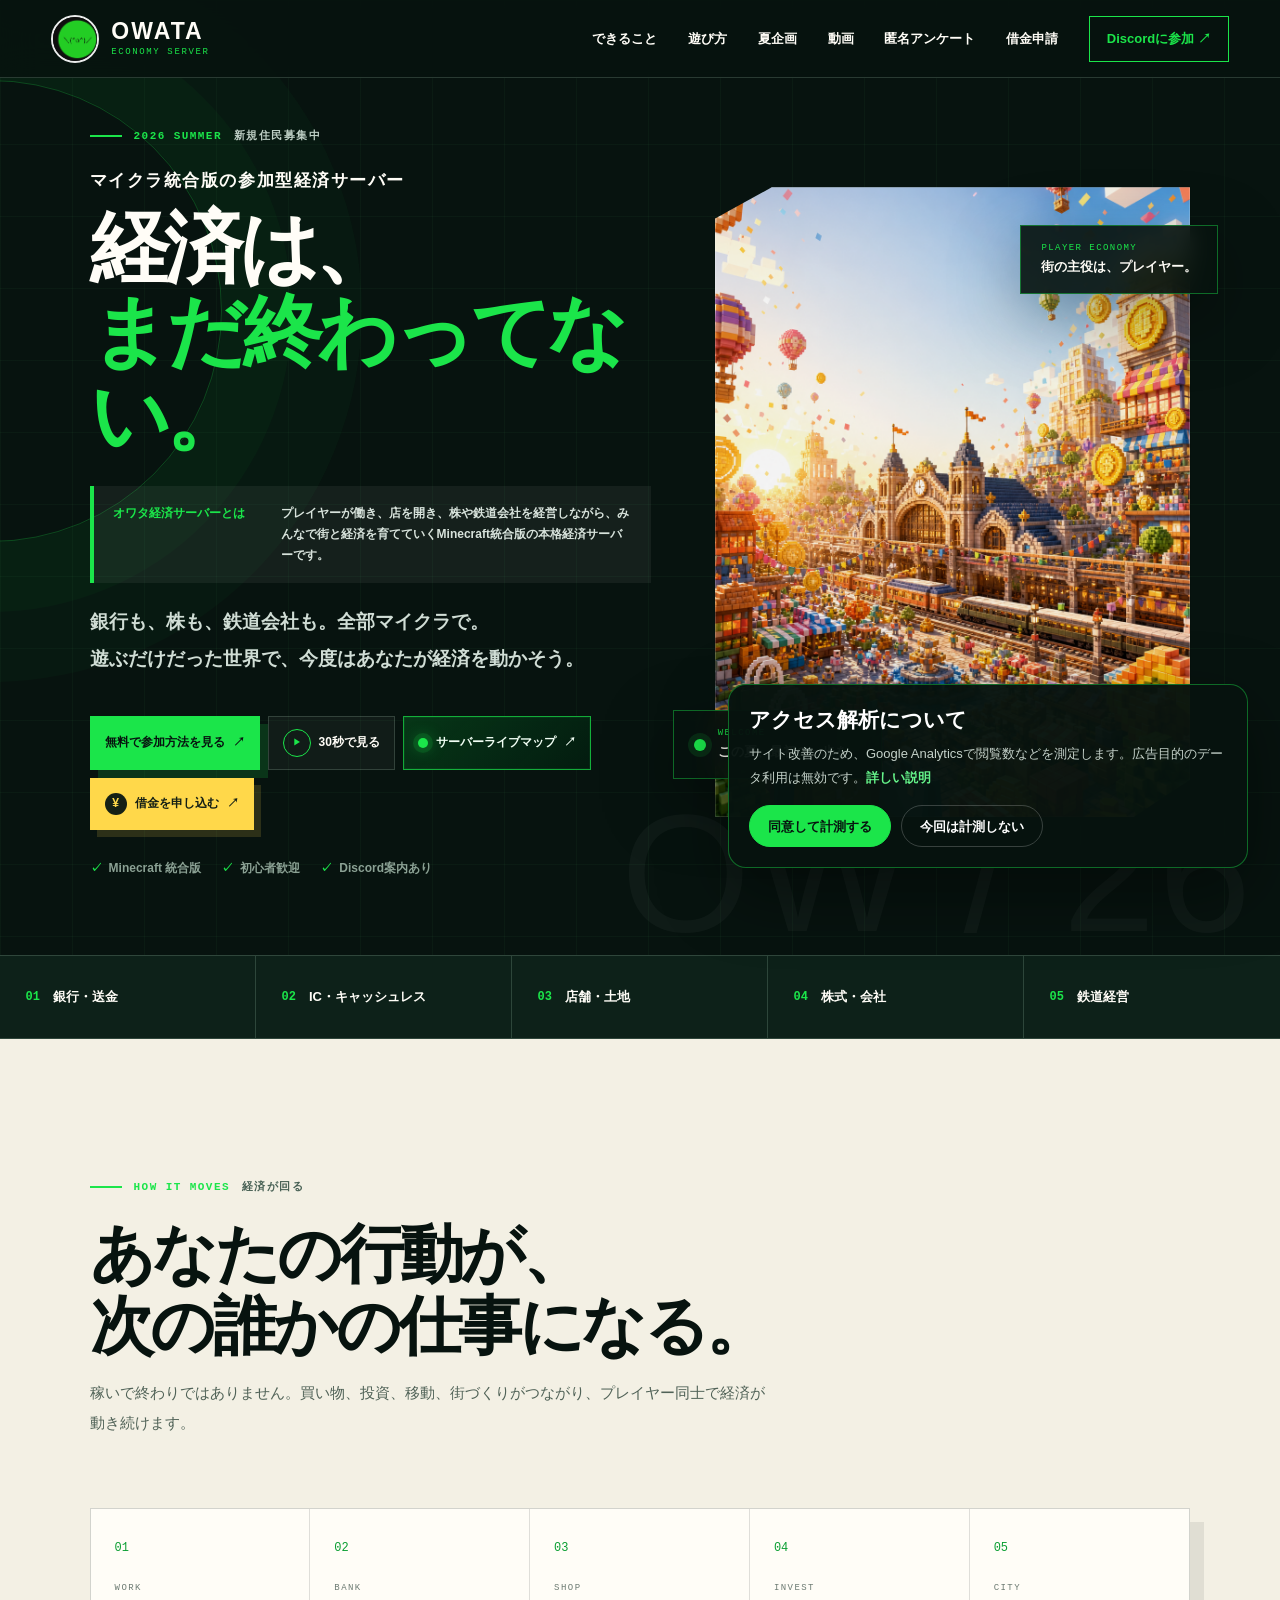
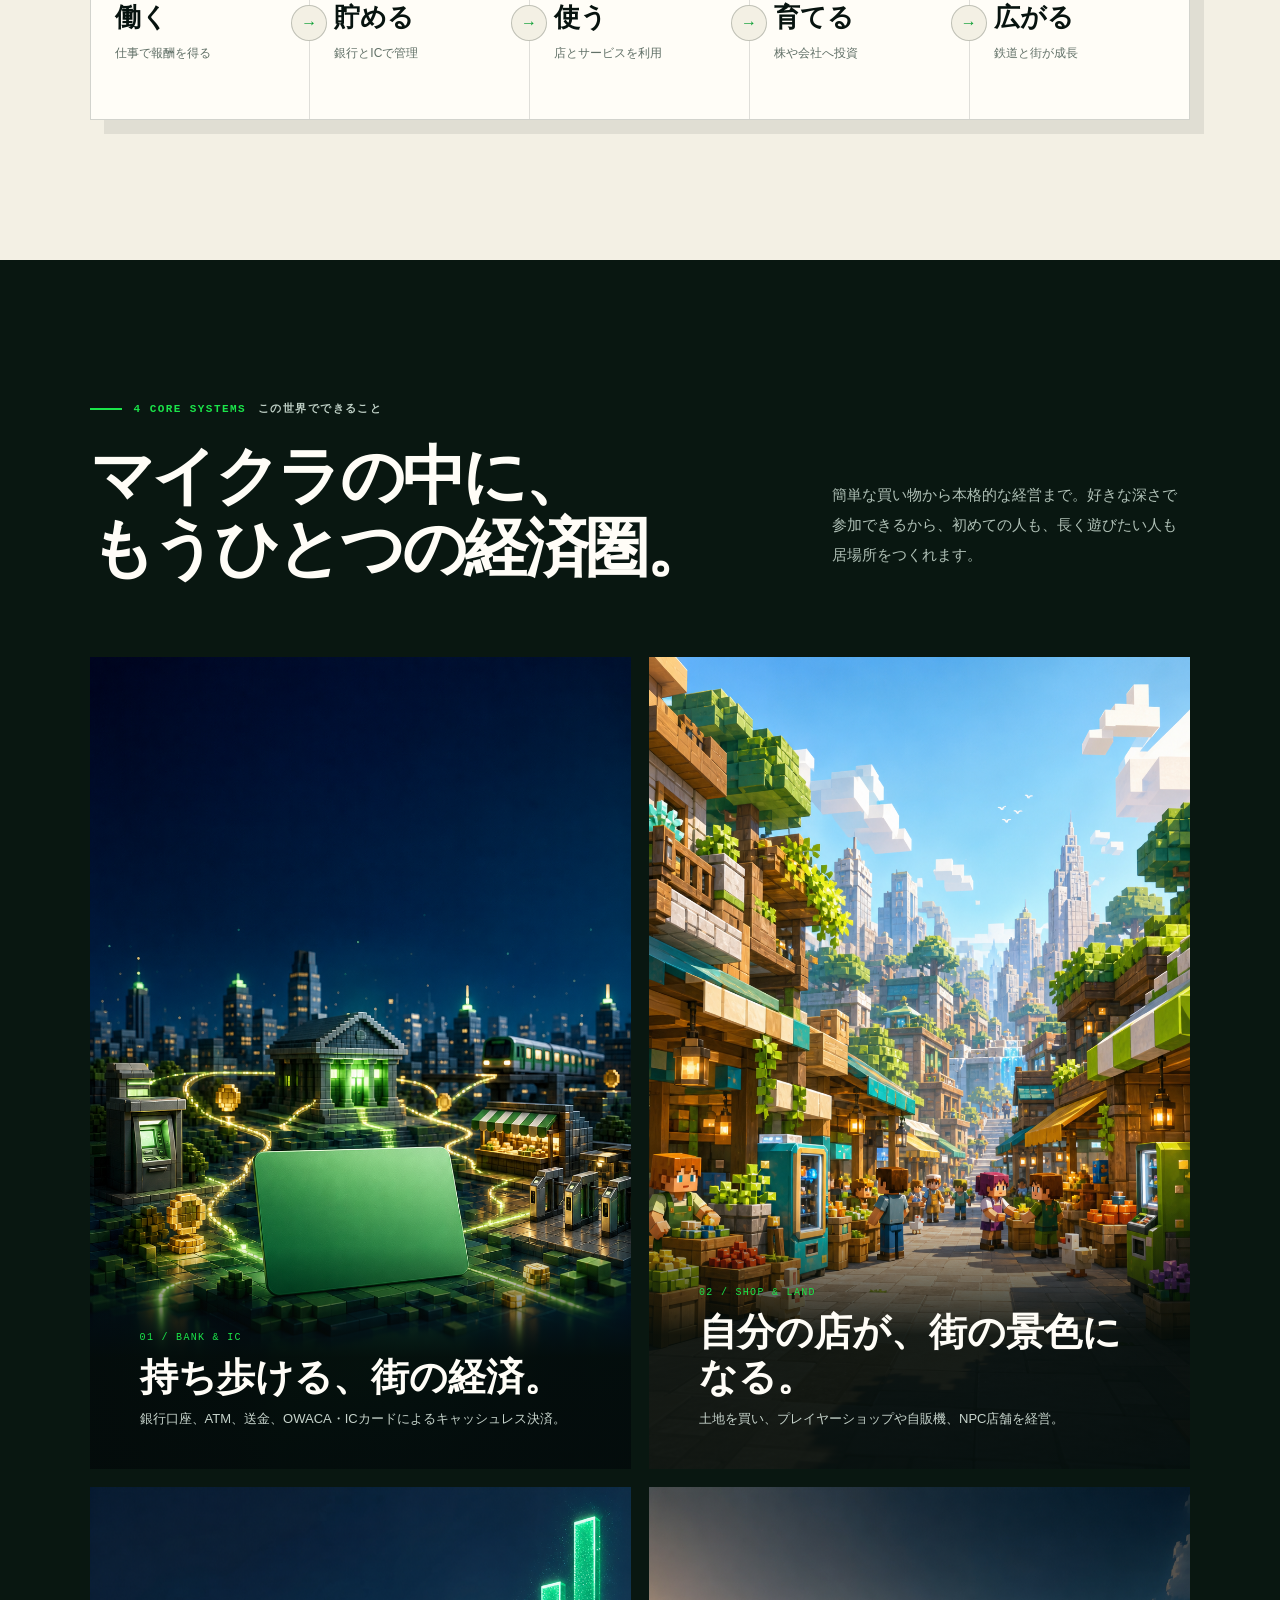
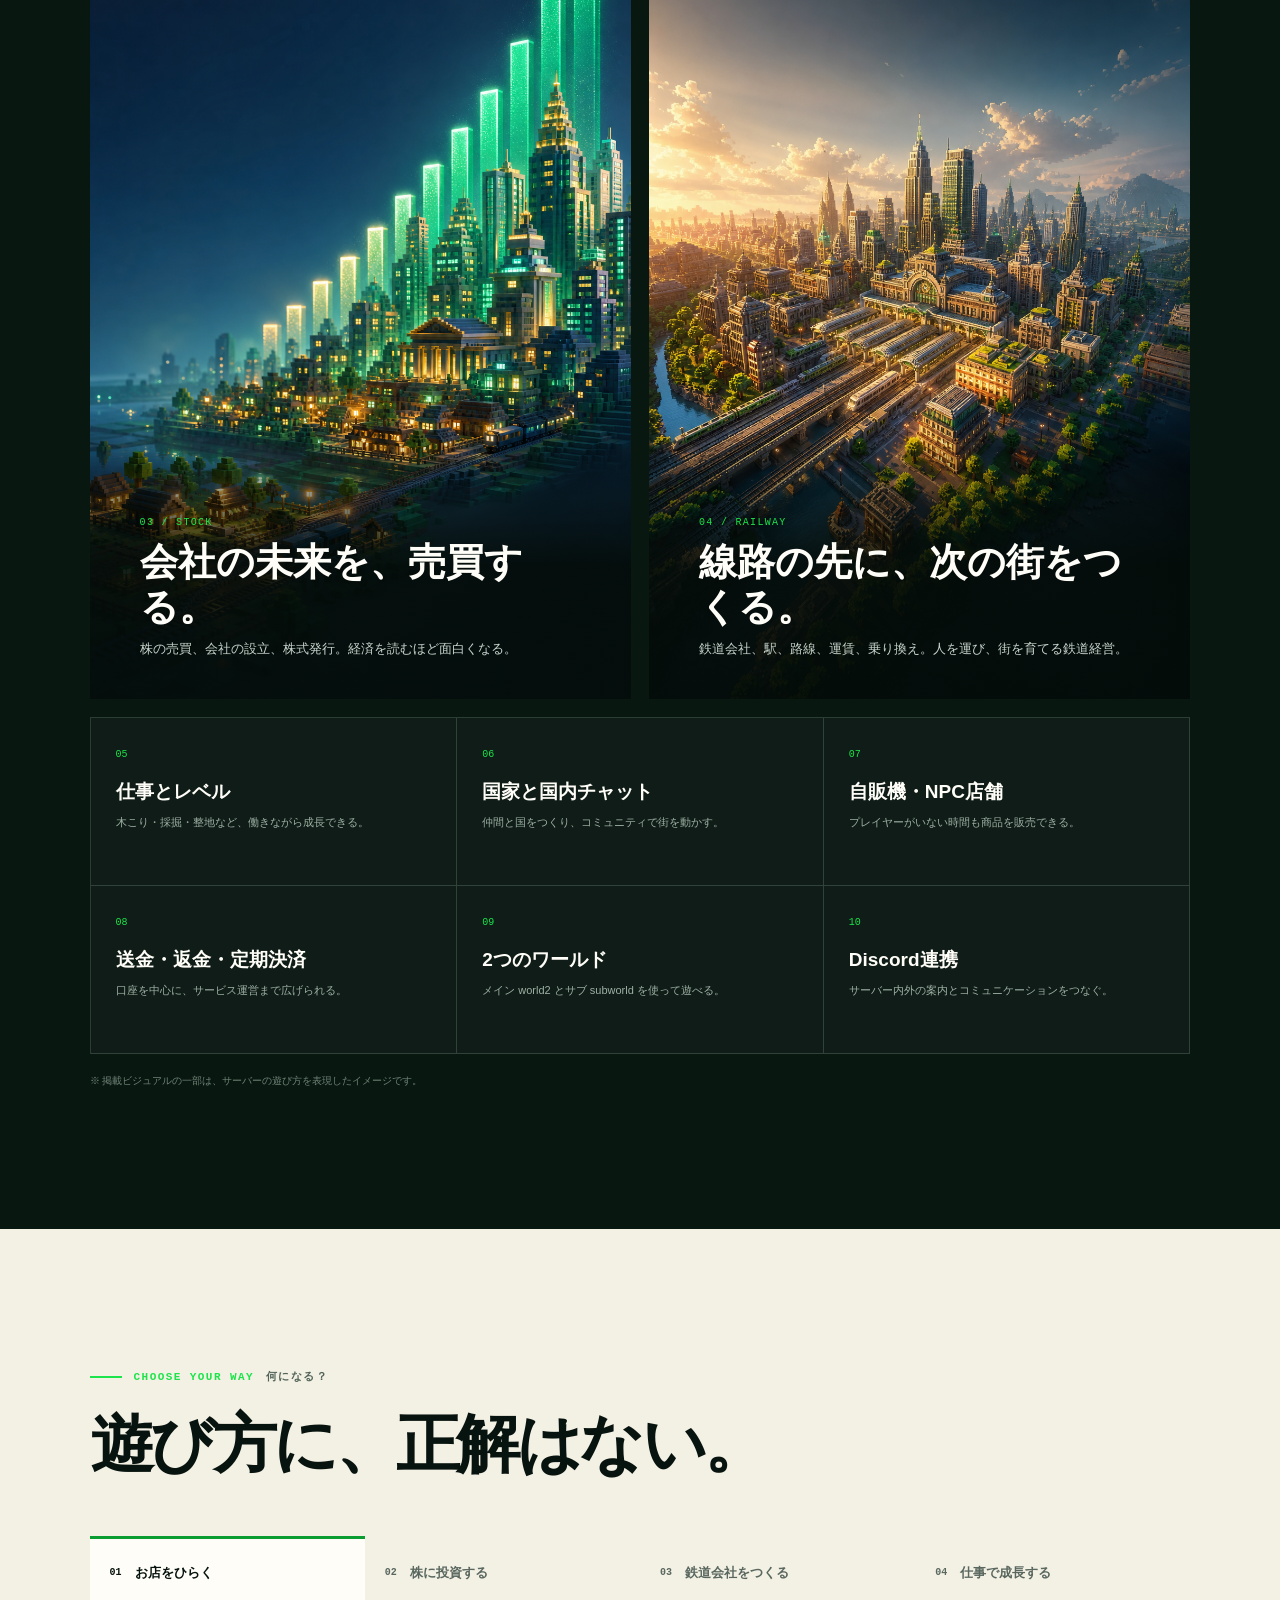
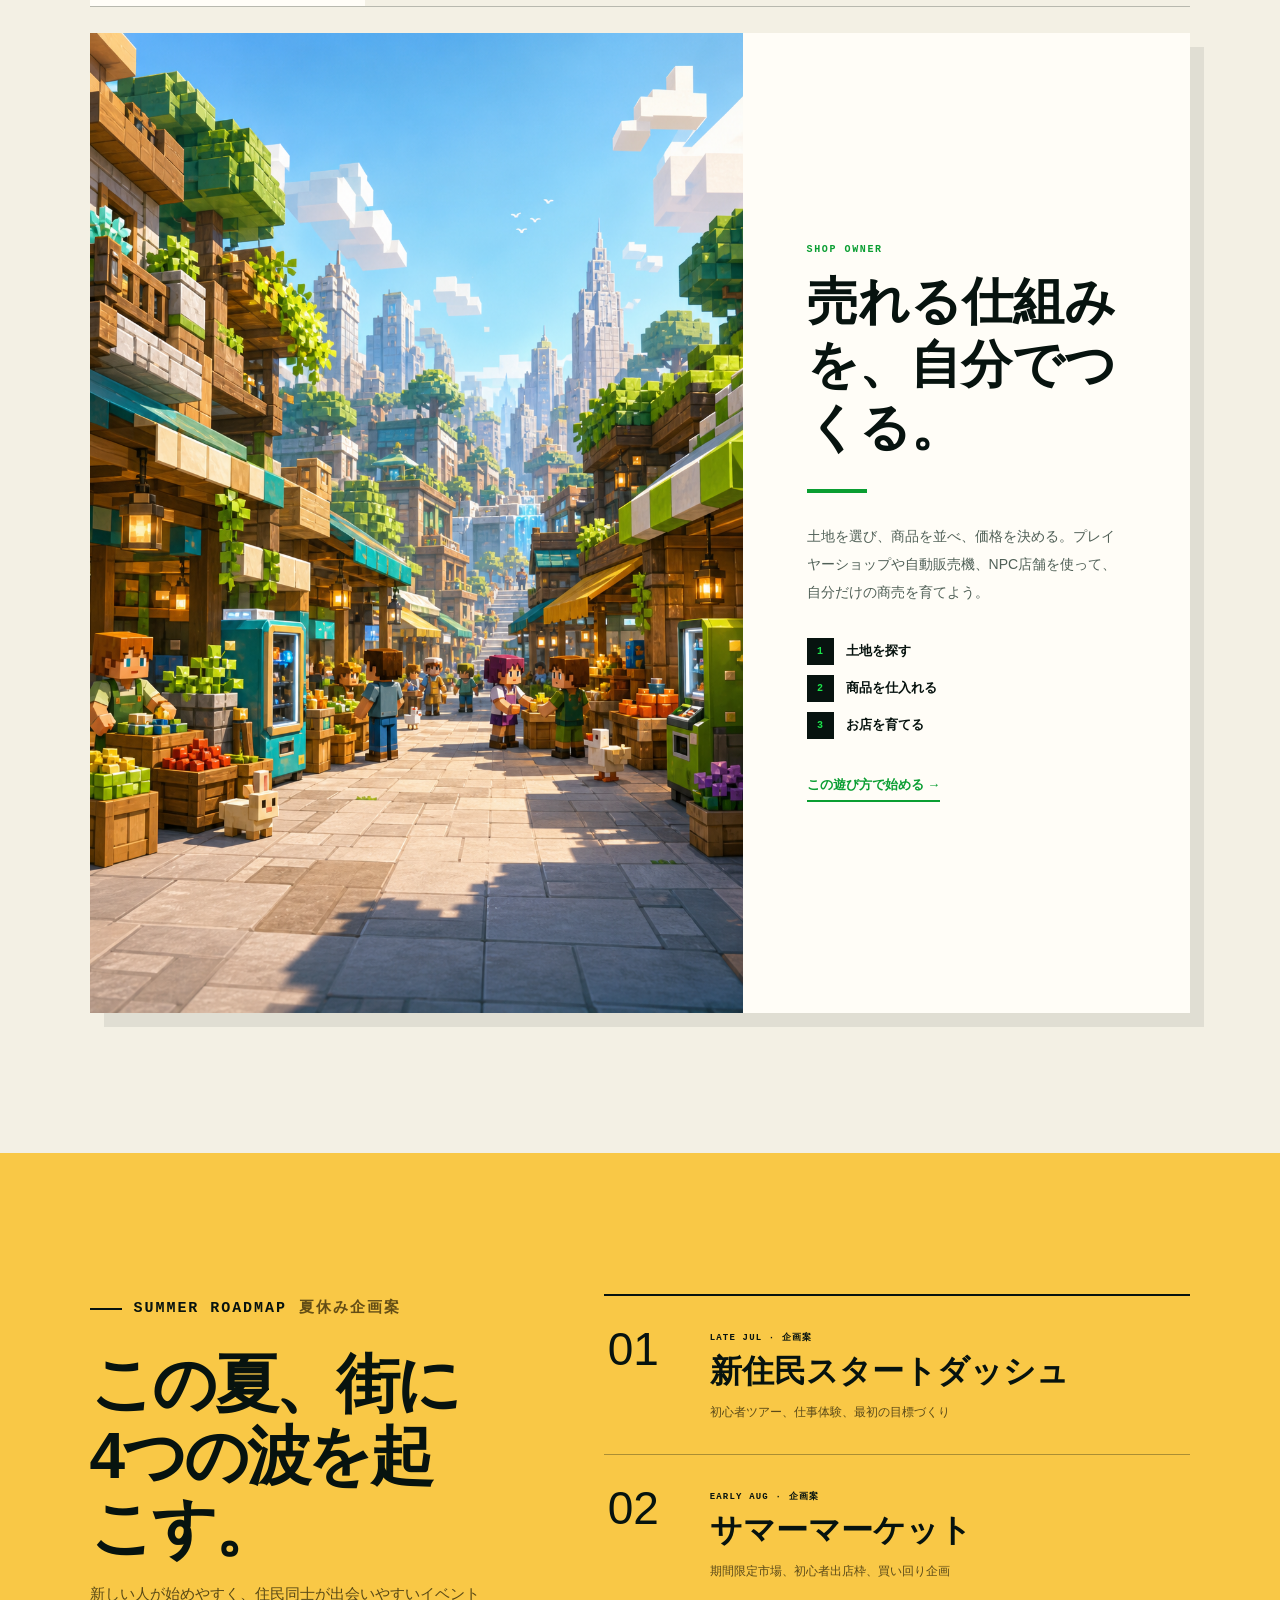
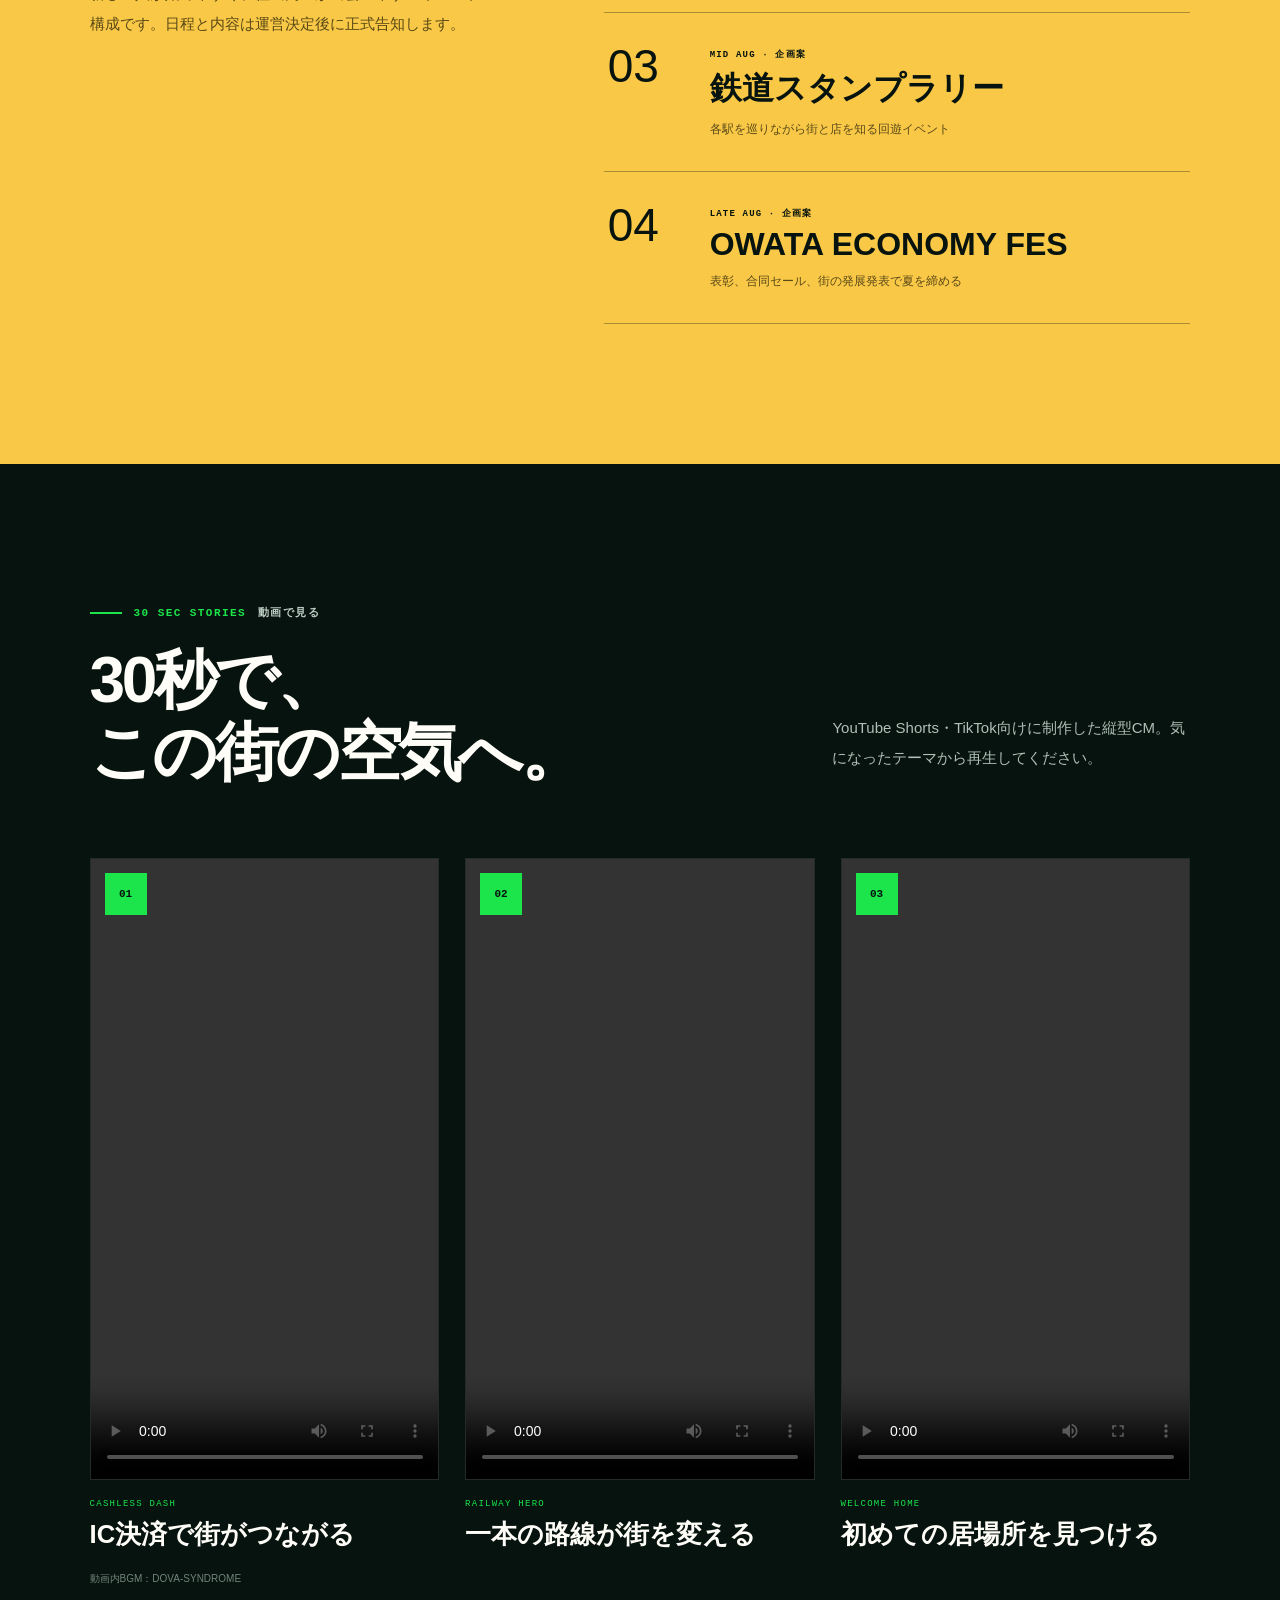
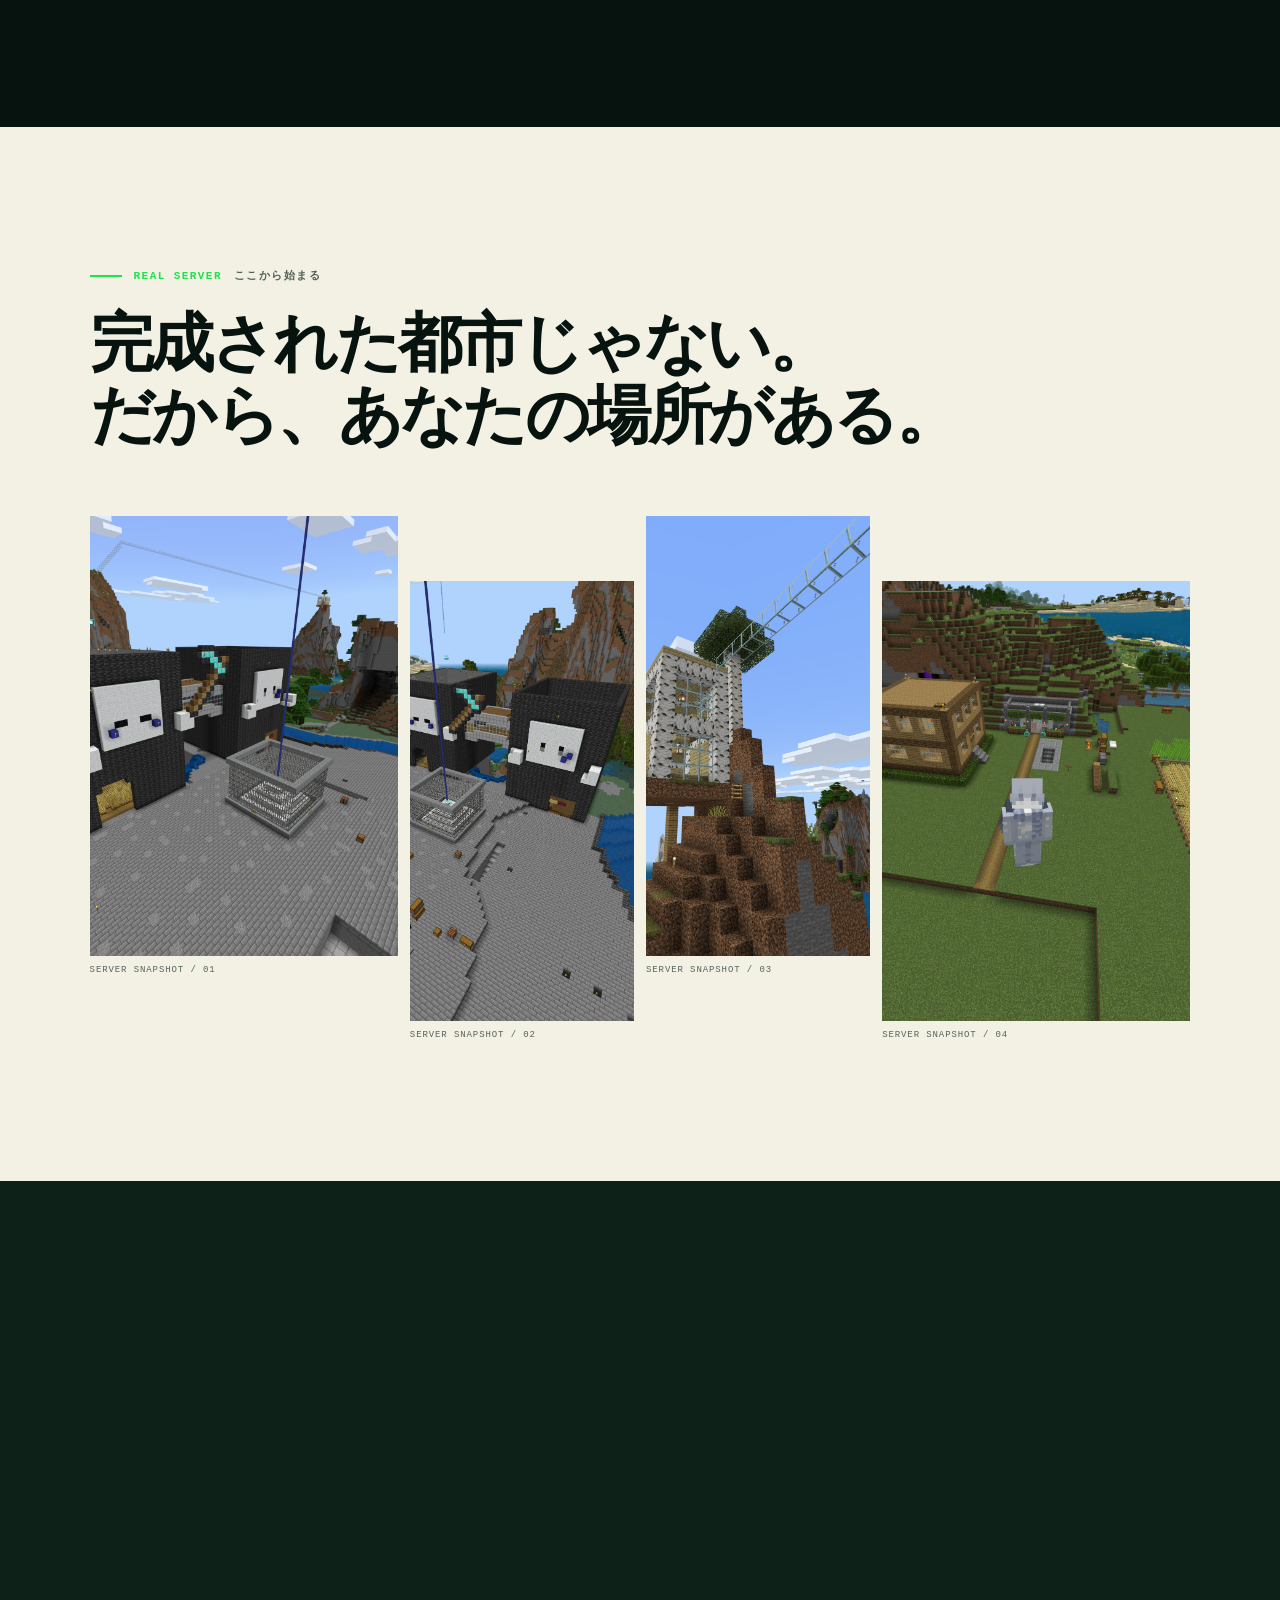
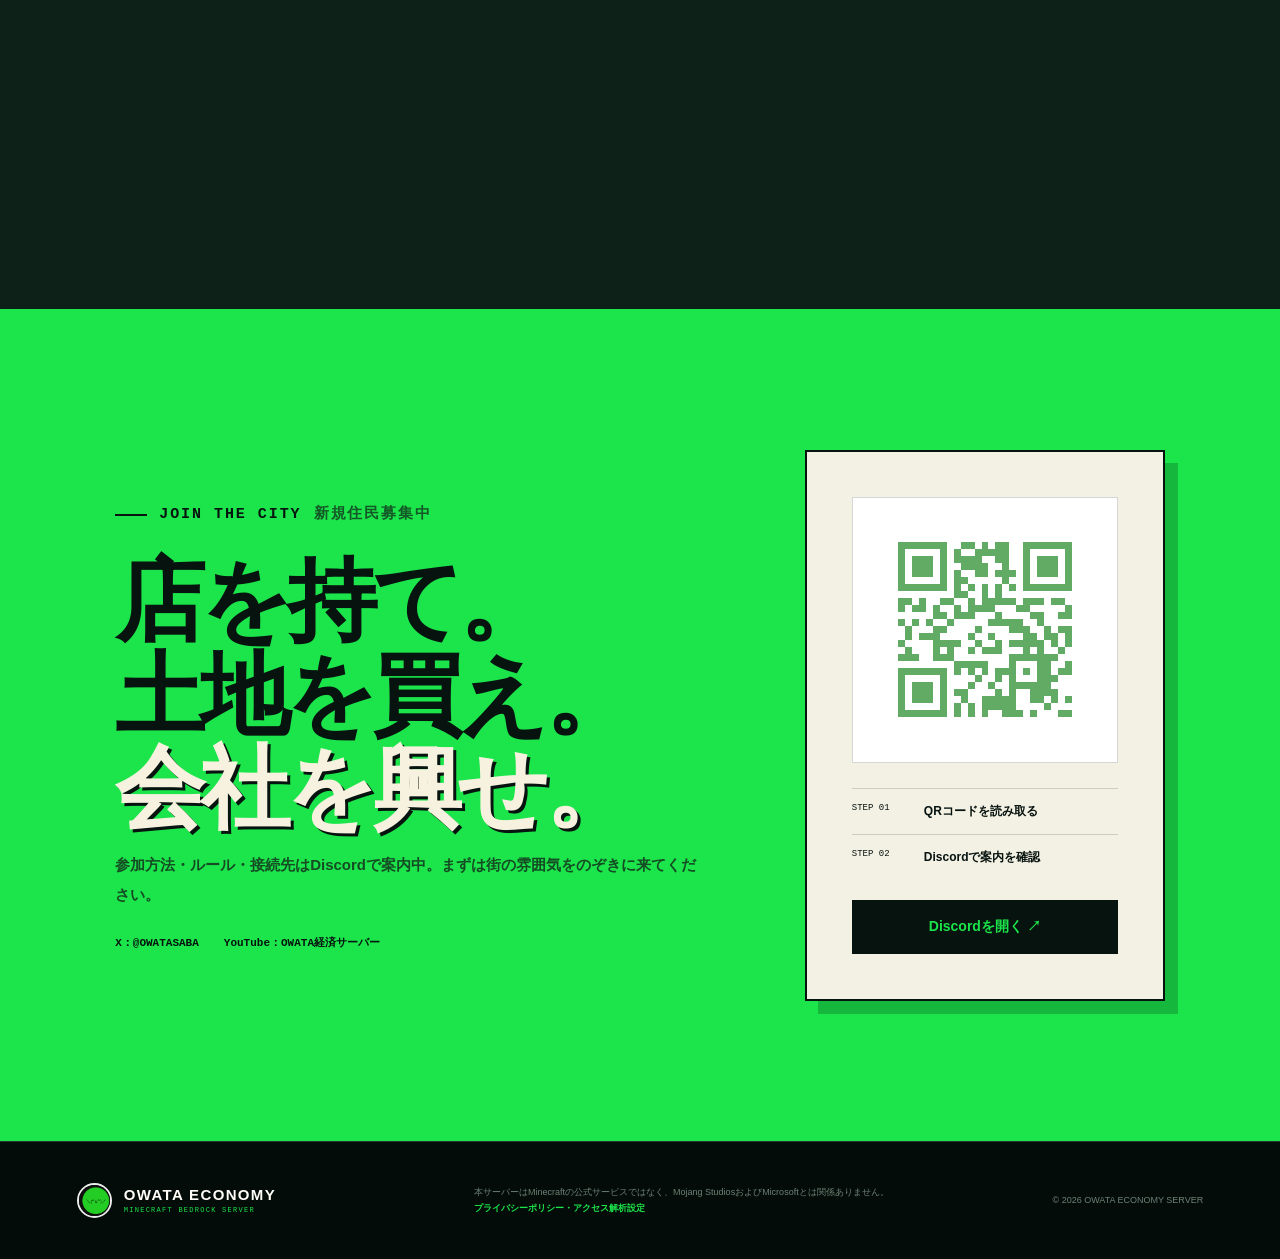
==== commit c3e2a653: "スマホ対応の借金申請・運営画面を公開" ====
--- a/index.html
+++ b/index.html
@@ -45,7 +45,7 @@
     </a>
     <button class="menu-button" type="button" aria-label="メニューを開閉" aria-expanded="false"><span></span><span></span></button>
     <nav class="site-nav" aria-label="メインナビゲーション">
-      <a href="#features">できること</a><a href="#roles">遊び方</a><a href="#summer">夏企画</a><a href="#movies">動画</a><a href="./survey/">匿名アンケート</a>
+      <a href="#features">できること</a><a href="#roles">遊び方</a><a href="#summer">夏企画</a><a href="#movies">動画</a><a href="./survey/">匿名アンケート</a><a href="./loan/">借金申請</a>
       <a class="nav-cta" href="https://discord.gg/bMy8D8w9N5" target="_blank" rel="noreferrer">Discordに参加 ↗</a>
     </nav>
   </header>
@@ -63,6 +63,7 @@
         <a class="button button-primary" href="https://discord.gg/bMy8D8w9N5" target="_blank" rel="noreferrer">無料で参加方法を見る <span>↗</span></a>
         <button class="button button-quiet" type="button" data-video-open><span class="play-dot">▶</span> 30秒で見る</button>
         <a class="button button-map" href="./live-map/" aria-label="OWATAサーバーライブマップを開く"><span class="live-map-dot" aria-hidden="true"></span>サーバーライブマップ <span>↗</span></a>
+        <a class="button button-loan" href="./loan/" aria-label="OWATA CREDIT 借金申請ページを開く"><span>¥</span>借金を申し込む <span>↗</span></a>
       </div>
       <div class="hero-trust"><span>Minecraft 統合版</span><span>初心者歓迎</span><span>Discord案内あり</span></div>
     </div>
--- a/site.css
+++ b/site.css
@@ -360,6 +360,28 @@
 
 .button-map:hover::after {
   transform: translateX(120%);
+}
+
+.button-loan {
+  border-color: rgba(255, 216, 74, 0.82);
+  background: #ffd84a;
+  color: #152015;
+  box-shadow: 7px 7px 0 rgba(255, 216, 74, 0.15);
+}
+
+.button-loan:hover {
+  background: #ffe783;
+}
+
+.button-loan > span:first-child {
+  display: grid;
+  width: 22px;
+  height: 22px;
+  place-items: center;
+  border-radius: 50%;
+  background: #152015;
+  color: #ffd84a;
+  font-family: Consolas, monospace;
 }
 
 .live-map-dot {
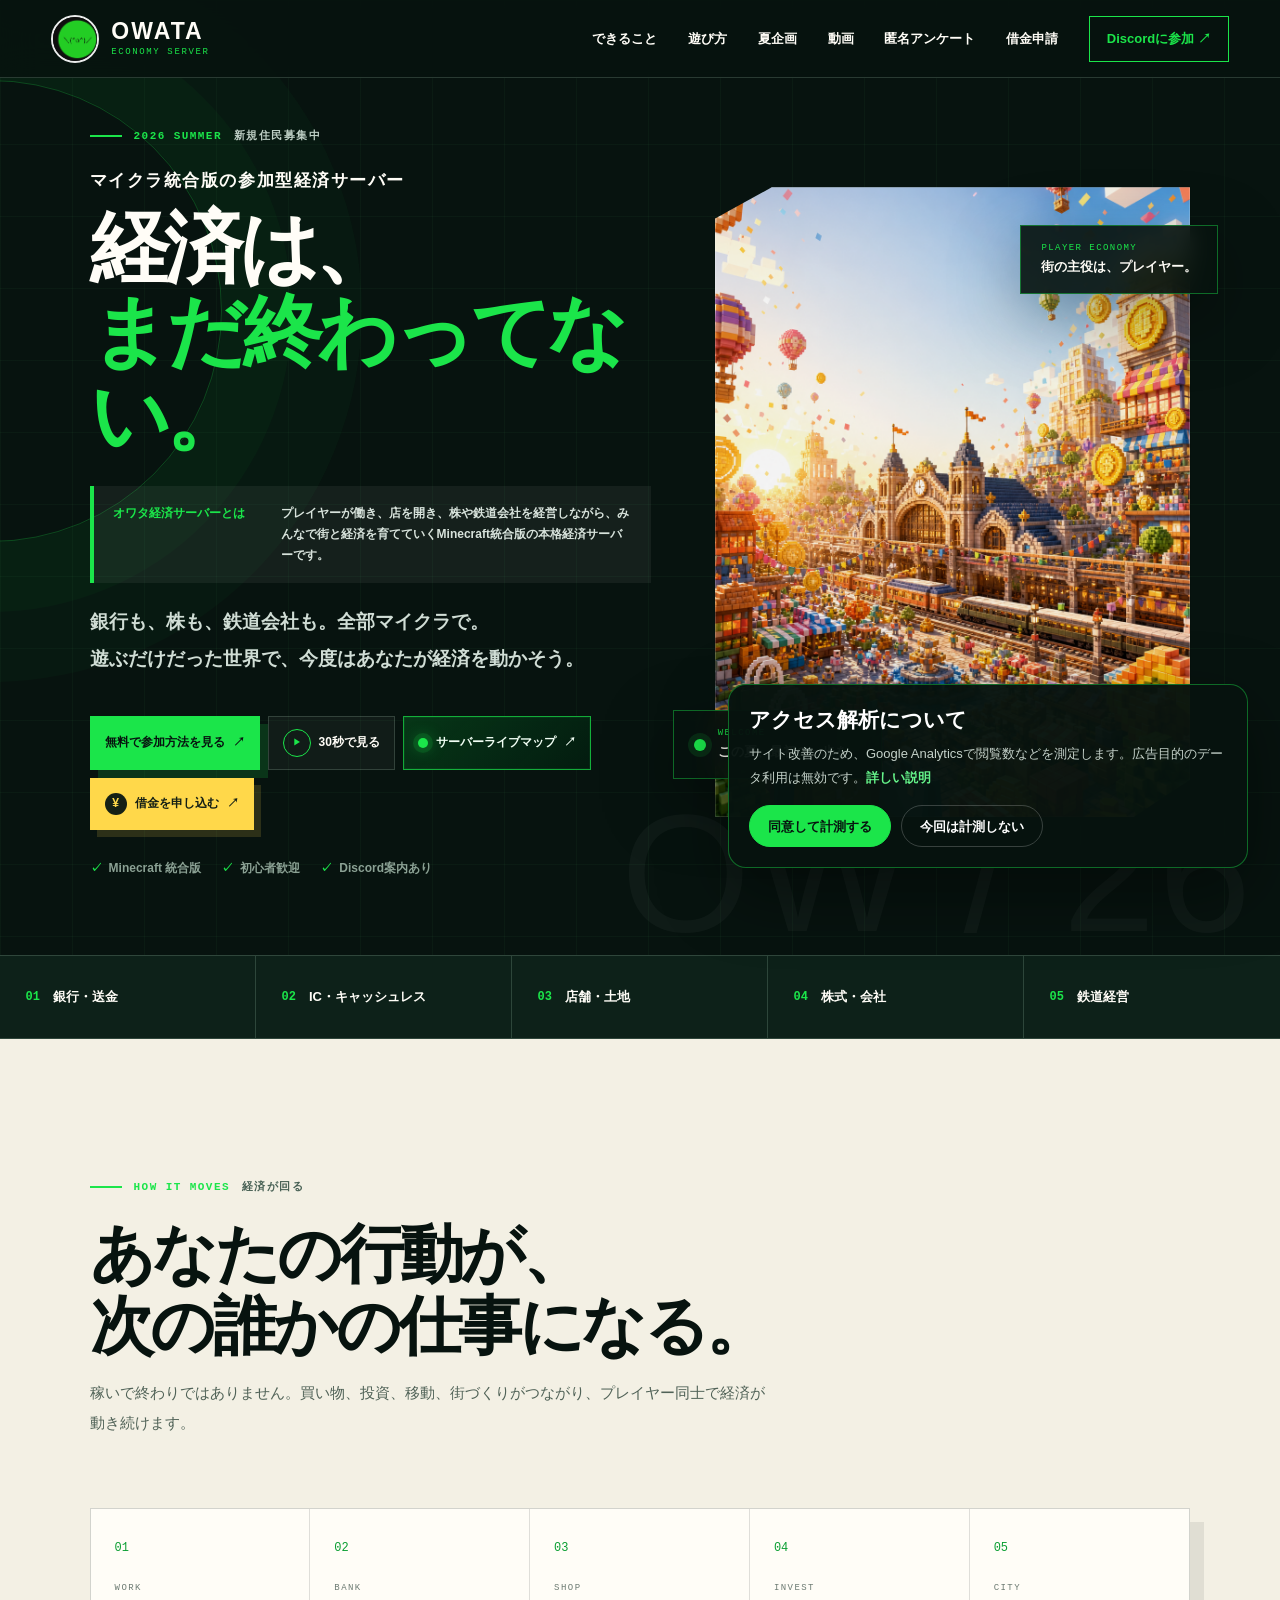
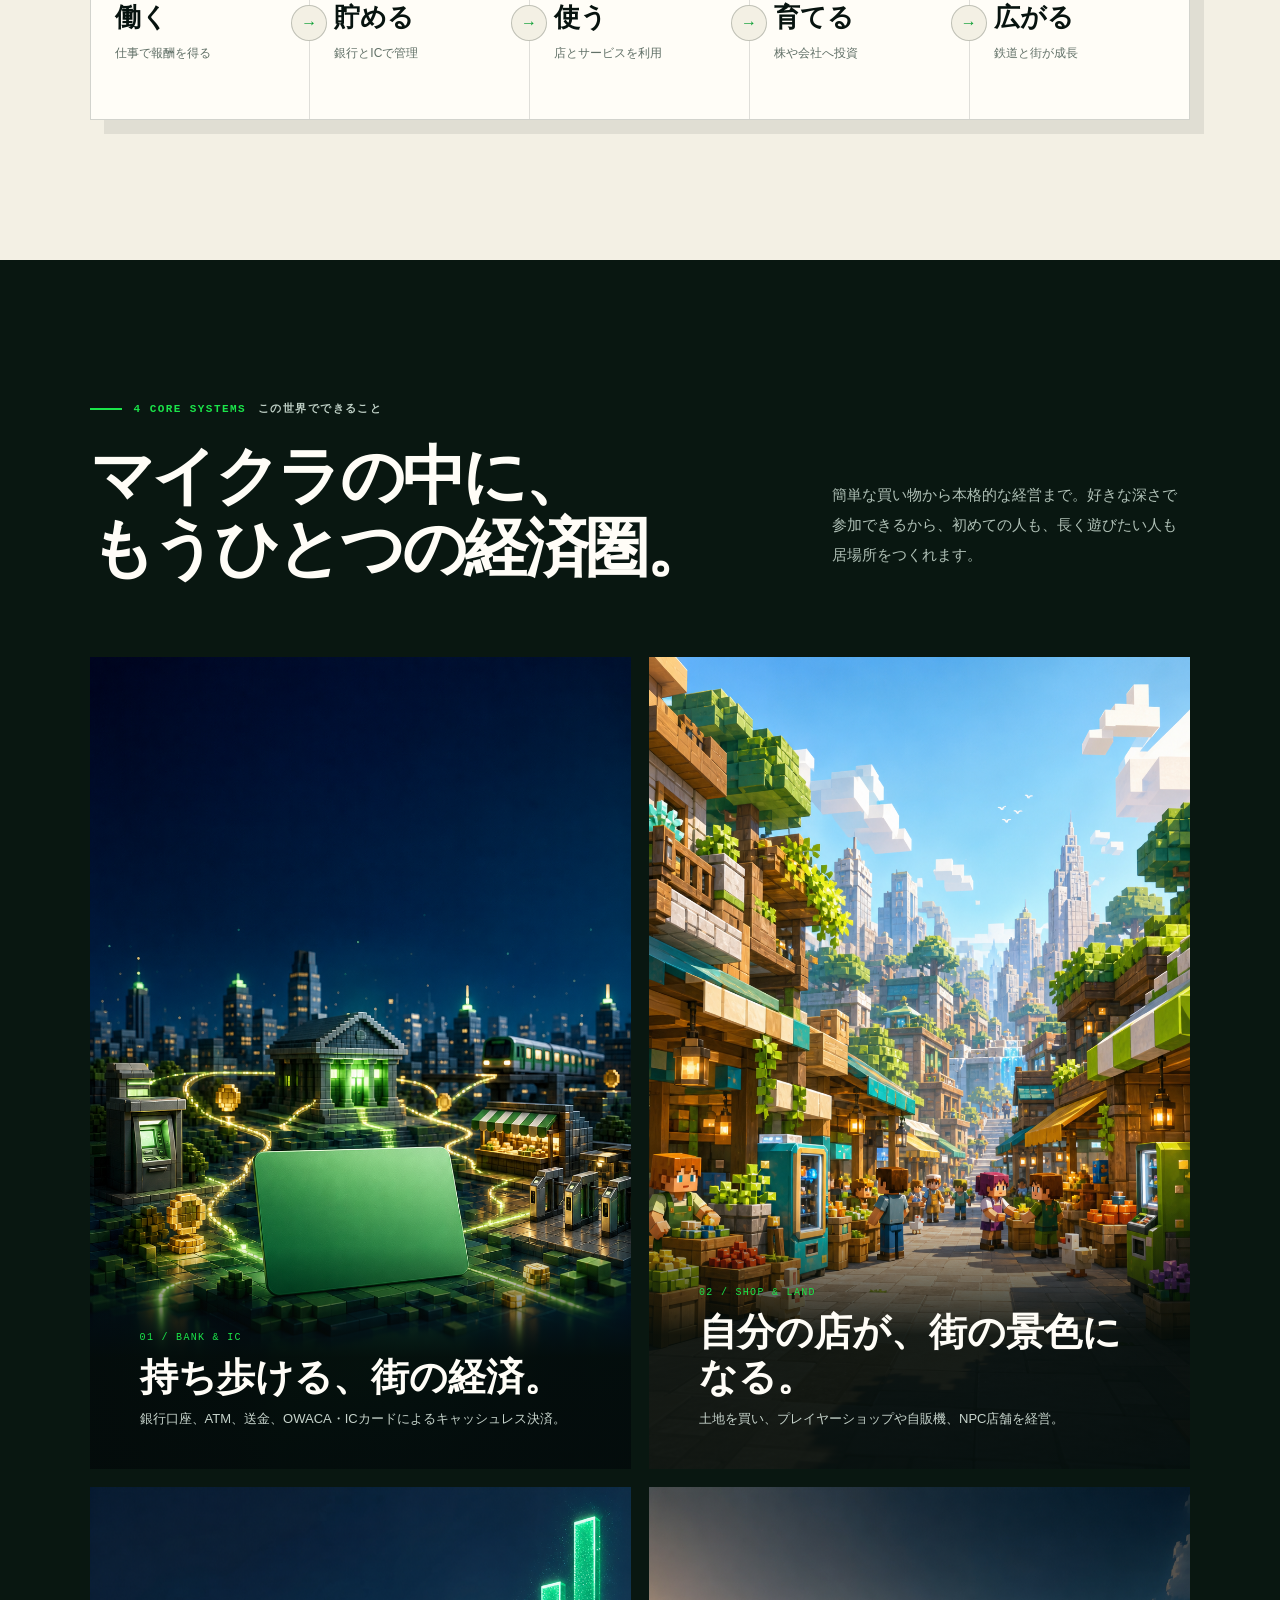
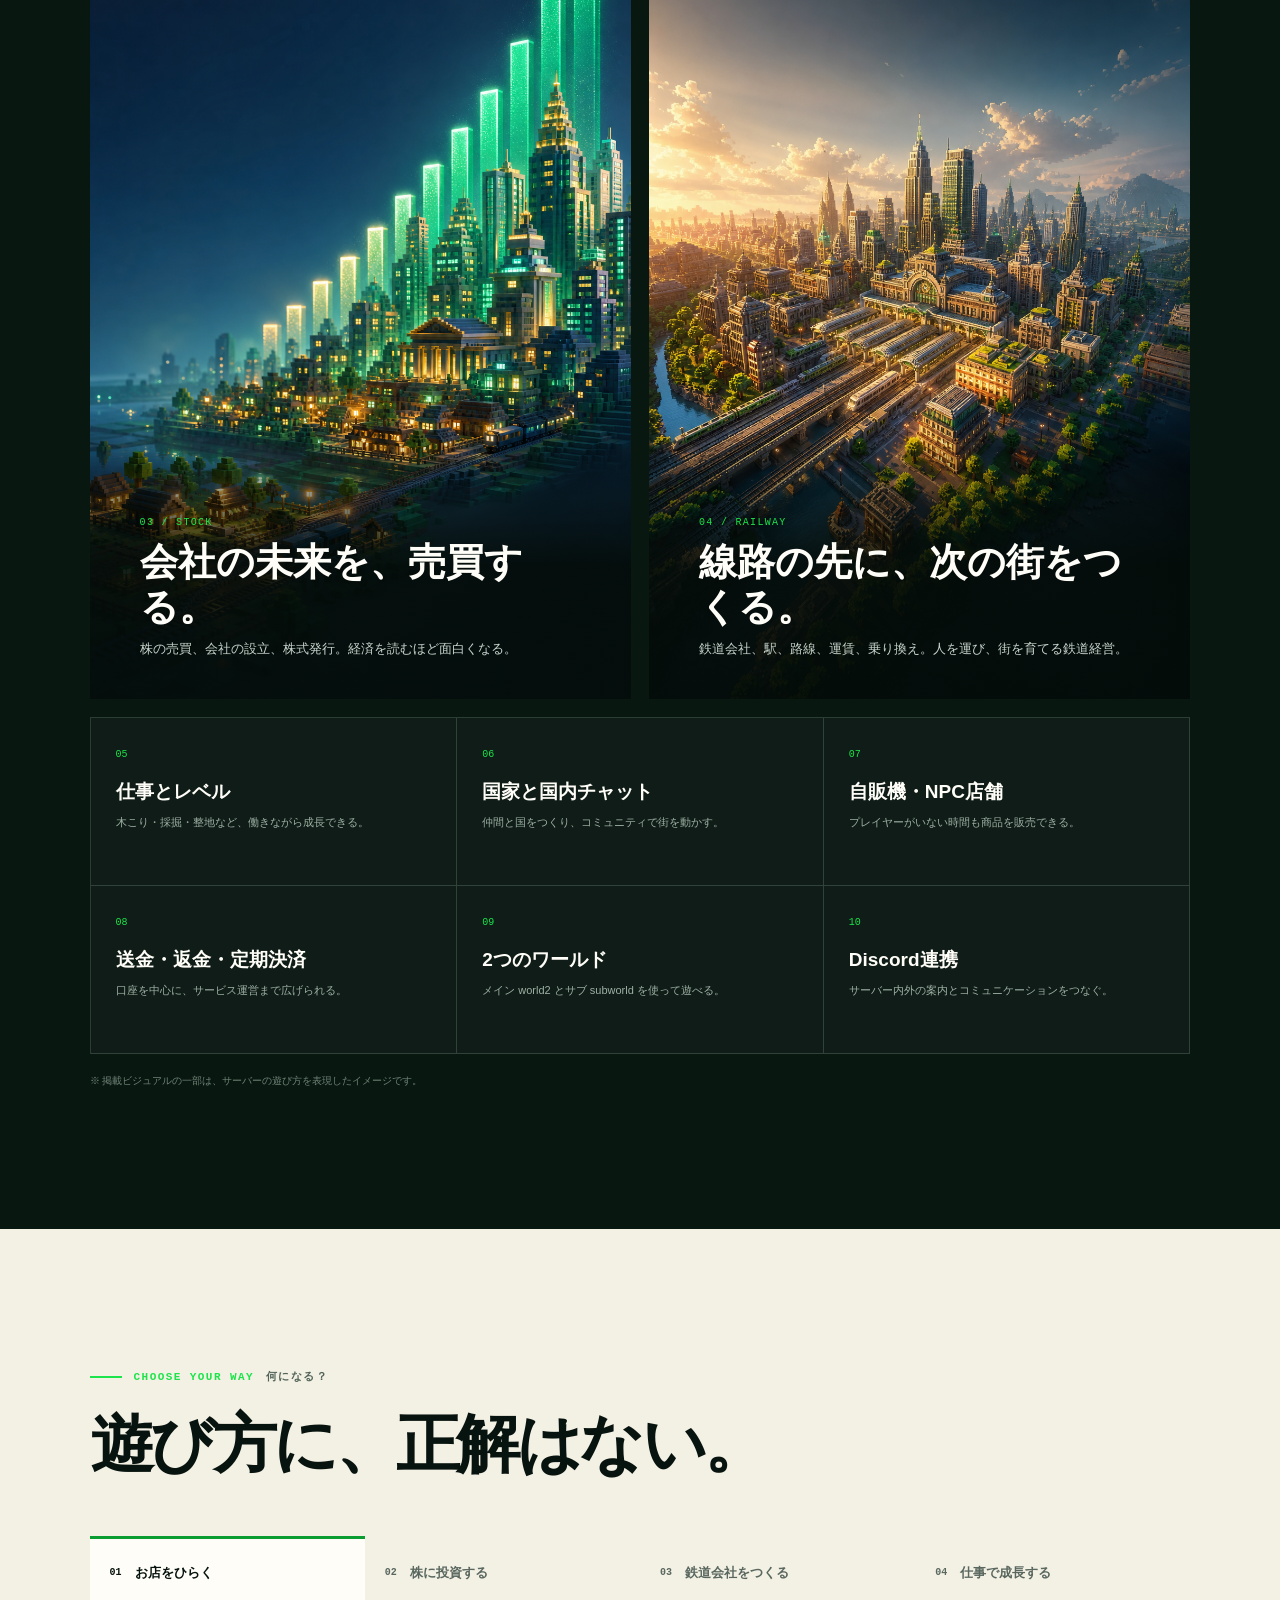
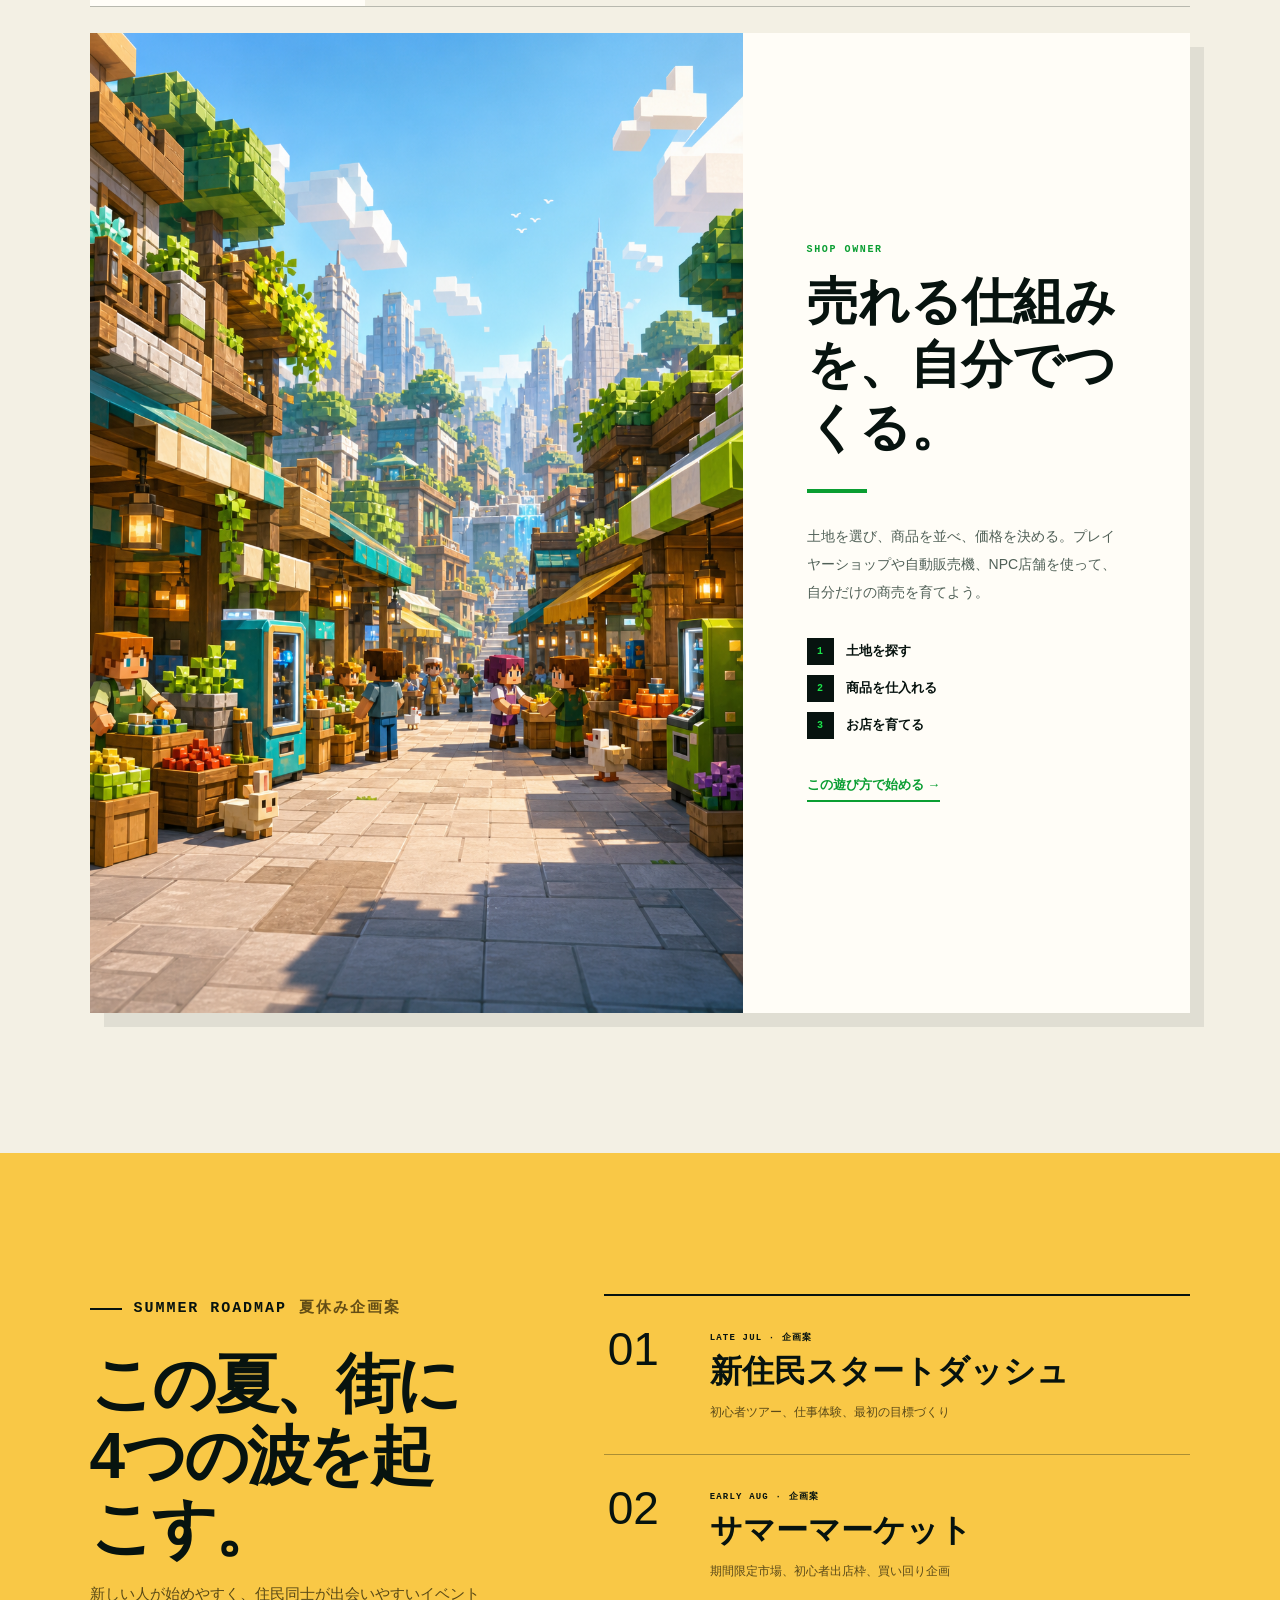
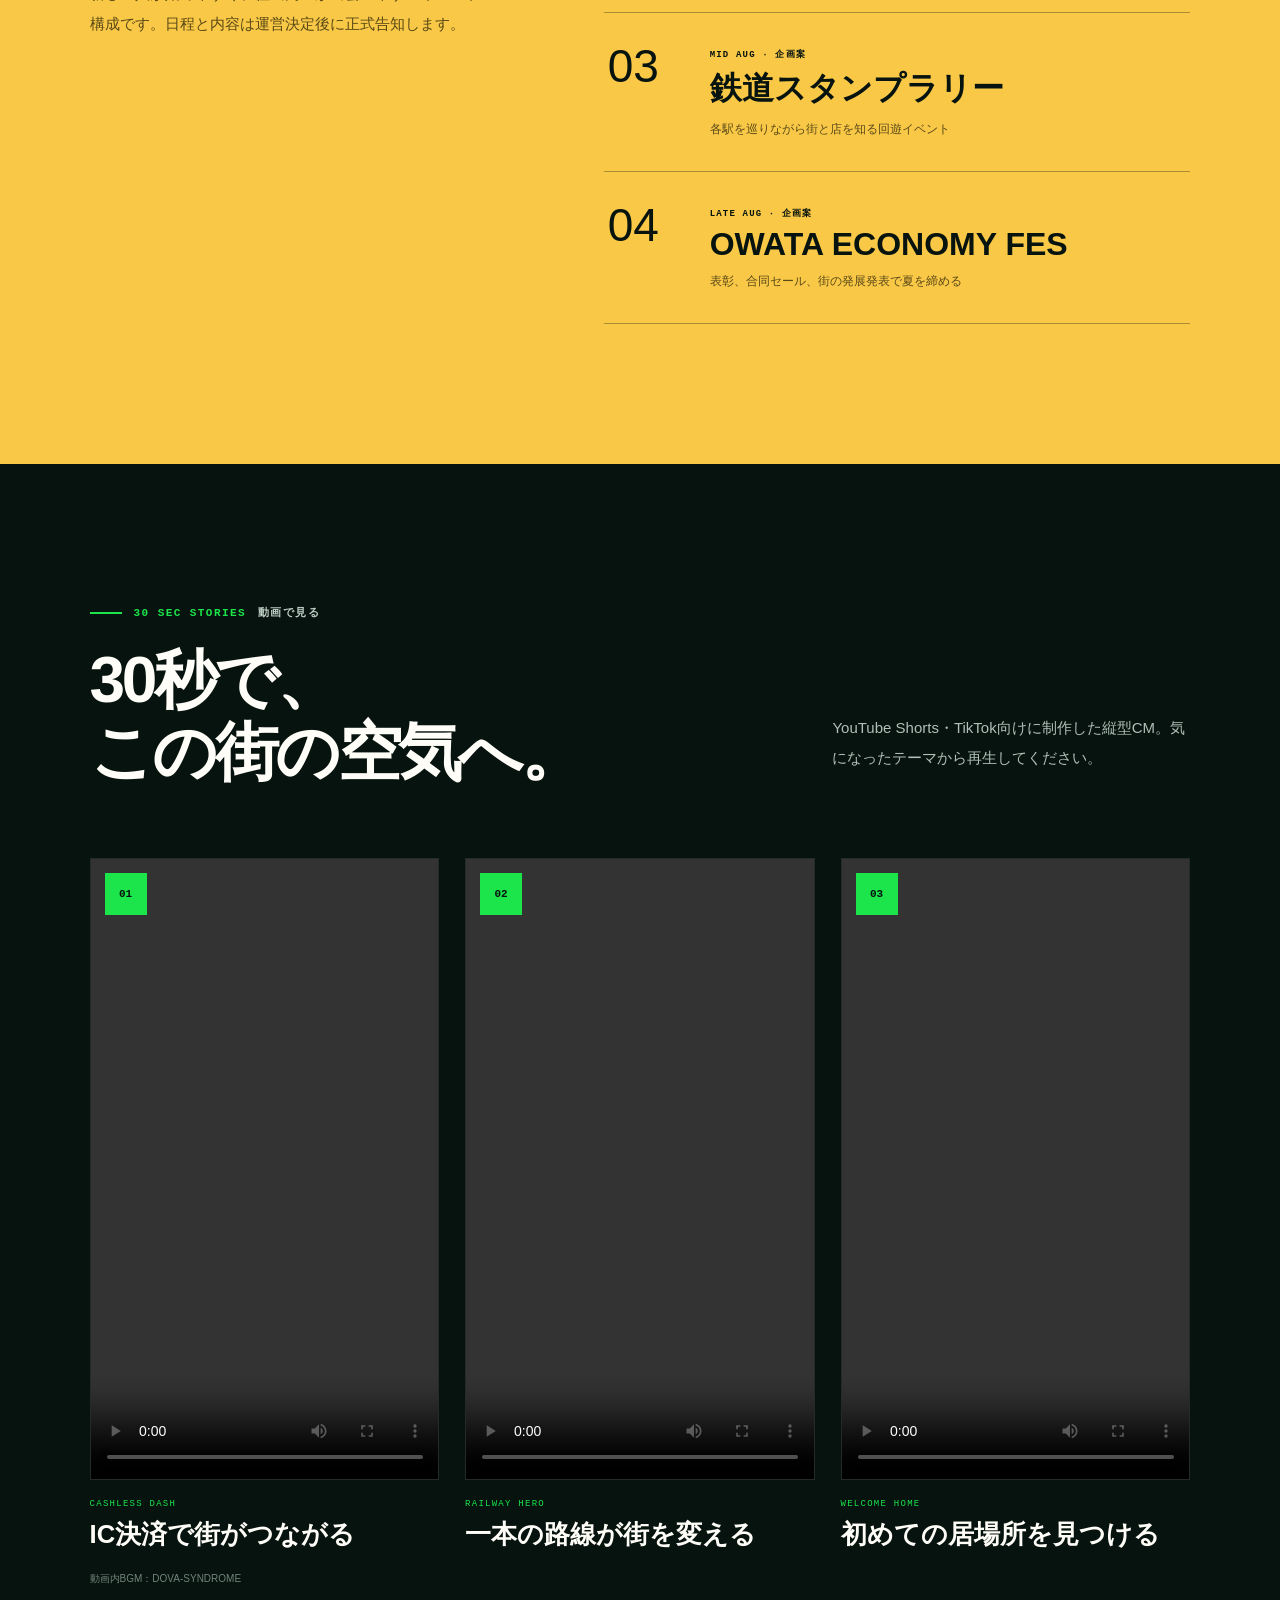
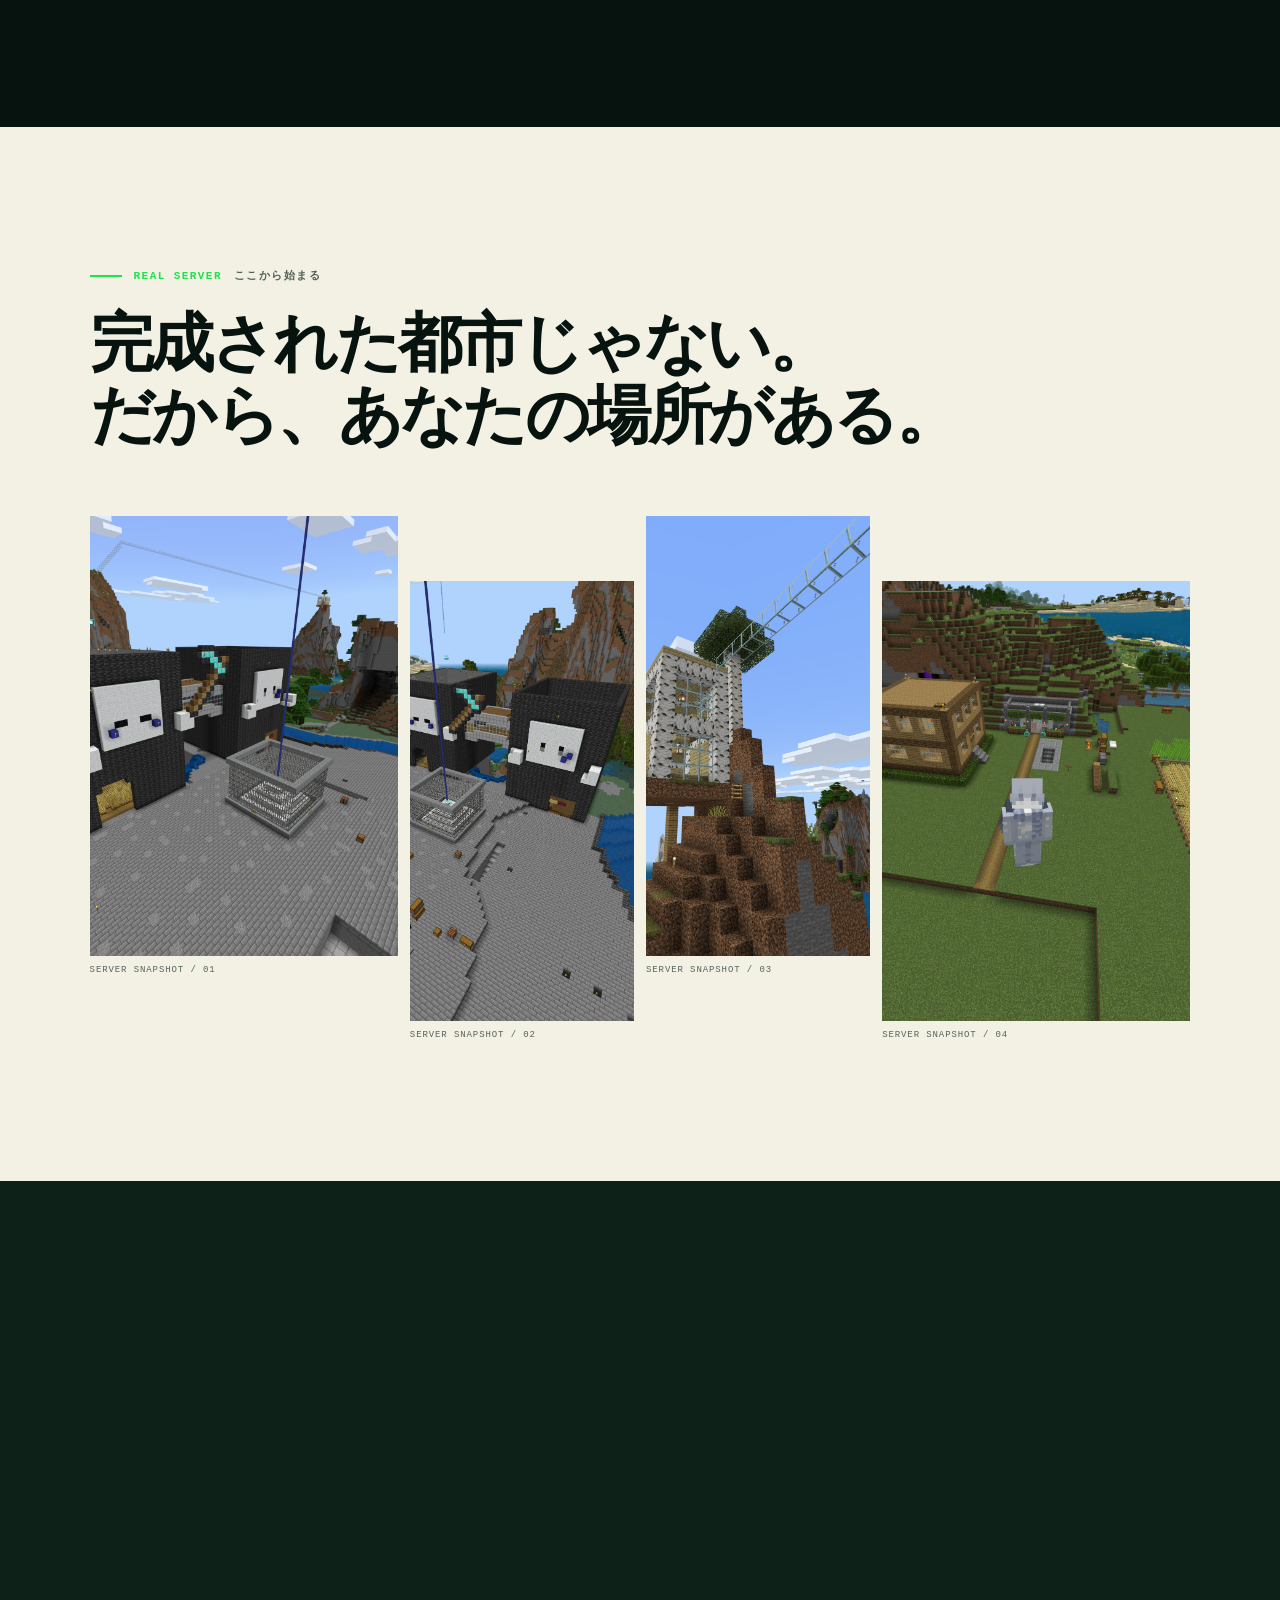
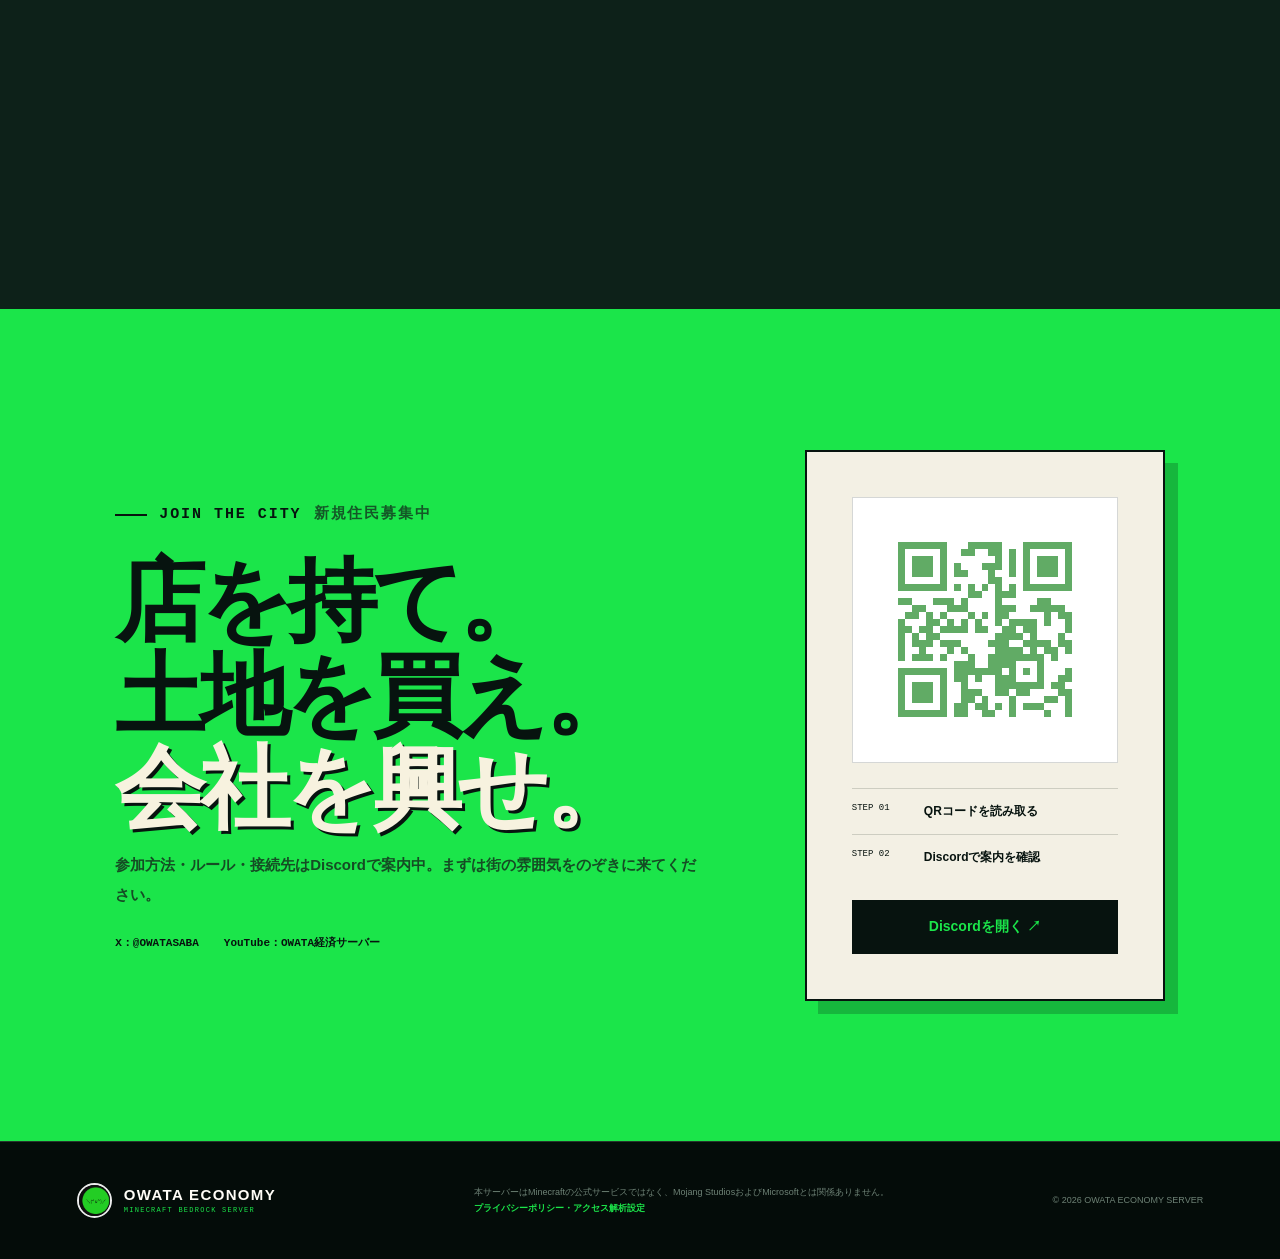
==== commit 09301e58: "Update Discord invite link" ====
--- a/index.html
+++ b/index.html
@@ -46,7 +46,7 @@
     <button class="menu-button" type="button" aria-label="メニューを開閉" aria-expanded="false"><span></span><span></span></button>
     <nav class="site-nav" aria-label="メインナビゲーション">
       <a href="#features">できること</a><a href="#roles">遊び方</a><a href="#summer">夏企画</a><a href="#movies">動画</a><a href="./survey/">匿名アンケート</a><a href="./loan/">借金申請</a>
-      <a class="nav-cta" href="https://discord.gg/bMy8D8w9N5" target="_blank" rel="noreferrer">Discordに参加 ↗</a>
+      <a class="nav-cta" href="https://discord.gg/EvyAJvUFWE" target="_blank" rel="noreferrer">Discordに参加 ↗</a>
     </nav>
   </header>
 
@@ -60,7 +60,7 @@
       </div>
       <p class="hero-lead">銀行も、株も、鉄道会社も。全部マイクラで。<br>遊ぶだけだった世界で、今度はあなたが経済を動かそう。</p>
       <div class="hero-actions">
-        <a class="button button-primary" href="https://discord.gg/bMy8D8w9N5" target="_blank" rel="noreferrer">無料で参加方法を見る <span>↗</span></a>
+        <a class="button button-primary" href="https://discord.gg/EvyAJvUFWE" target="_blank" rel="noreferrer">無料で参加方法を見る <span>↗</span></a>
         <button class="button button-quiet" type="button" data-video-open><span class="play-dot">▶</span> 30秒で見る</button>
         <a class="button button-map" href="./live-map/" aria-label="OWATAサーバーライブマップを開く"><span class="live-map-dot" aria-hidden="true"></span>サーバーライブマップ <span>↗</span></a>
         <a class="button button-loan" href="./loan/" aria-label="OWATA CREDIT 借金申請ページを開く"><span>¥</span>借金を申し込む <span>↗</span></a>
@@ -126,7 +126,7 @@
     </div>
     <article class="role-panel" data-reveal>
       <div class="role-image"><img id="role-image" src="./public/media/market-street.png" alt=""></div>
-      <div class="role-copy"><p id="role-eyebrow">SHOP OWNER</p><h3 id="role-title">売れる仕組みを、自分でつくる。</h3><div class="role-rule"></div><p class="role-description" id="role-description">土地を選び、商品を並べ、価格を決める。プレイヤーショップや自動販売機、NPC店舗を使って、自分だけの商売を育てよう。</p><ol id="role-steps"><li><b>1</b>土地を探す</li><li><b>2</b>商品を仕入れる</li><li><b>3</b>お店を育てる</li></ol><a href="https://discord.gg/bMy8D8w9N5" target="_blank" rel="noreferrer">この遊び方で始める →</a></div>
+      <div class="role-copy"><p id="role-eyebrow">SHOP OWNER</p><h3 id="role-title">売れる仕組みを、自分でつくる。</h3><div class="role-rule"></div><p class="role-description" id="role-description">土地を選び、商品を並べ、価格を決める。プレイヤーショップや自動販売機、NPC店舗を使って、自分だけの商売を育てよう。</p><ol id="role-steps"><li><b>1</b>土地を探す</li><li><b>2</b>商品を仕入れる</li><li><b>3</b>お店を育てる</li></ol><a href="https://discord.gg/EvyAJvUFWE" target="_blank" rel="noreferrer">この遊び方で始める →</a></div>
     </article>
   </section>
 
@@ -173,7 +173,7 @@
 
   <section class="join-section" id="join">
     <div class="join-copy" data-reveal><p class="section-kicker"><span>JOIN THE CITY</span> 新規住民募集中</p><h2>店を持て。<br>土地を買え。<br><em>会社を興せ。</em></h2><p>参加方法・ルール・接続先はDiscordで案内中。まずは街の雰囲気をのぞきに来てください。</p><div class="social-links"><span>X：@OWATASABA</span><span>YouTube：OWATA経済サーバー</span></div></div>
-    <div class="qr-panel" data-reveal><div class="qr-frame"><img src="./public/media/discord-qr.png" alt="オワタ経済サーバー Discord招待QRコード"></div><div><small>STEP 01</small><b>QRコードを読み取る</b></div><div><small>STEP 02</small><b>Discordで案内を確認</b></div><a class="button button-primary" href="https://discord.gg/bMy8D8w9N5" target="_blank" rel="noreferrer">Discordを開く ↗</a></div>
+    <div class="qr-panel" data-reveal><div class="qr-frame"><img src="./public/media/discord-qr.png" alt="オワタ経済サーバー Discord招待QRコード"></div><div><small>STEP 01</small><b>QRコードを読み取る</b></div><div><small>STEP 02</small><b>Discordで案内を確認</b></div><a class="button button-primary" href="https://discord.gg/EvyAJvUFWE" target="_blank" rel="noreferrer">Discordを開く ↗</a></div>
   </section>
 
   <footer class="site-footer"><div class="brand footer-brand"><img src="./public/media/owata-logo.png" alt=""><span><b>OWATA ECONOMY</b><small>MINECRAFT BEDROCK SERVER</small></span></div><p>本サーバーはMinecraftの公式サービスではなく、Mojang StudiosおよびMicrosoftとは関係ありません。<br><a href="./privacy.html">プライバシーポリシー・アクセス解析設定</a></p><span>© 2026 OWATA ECONOMY SERVER</span></footer>
